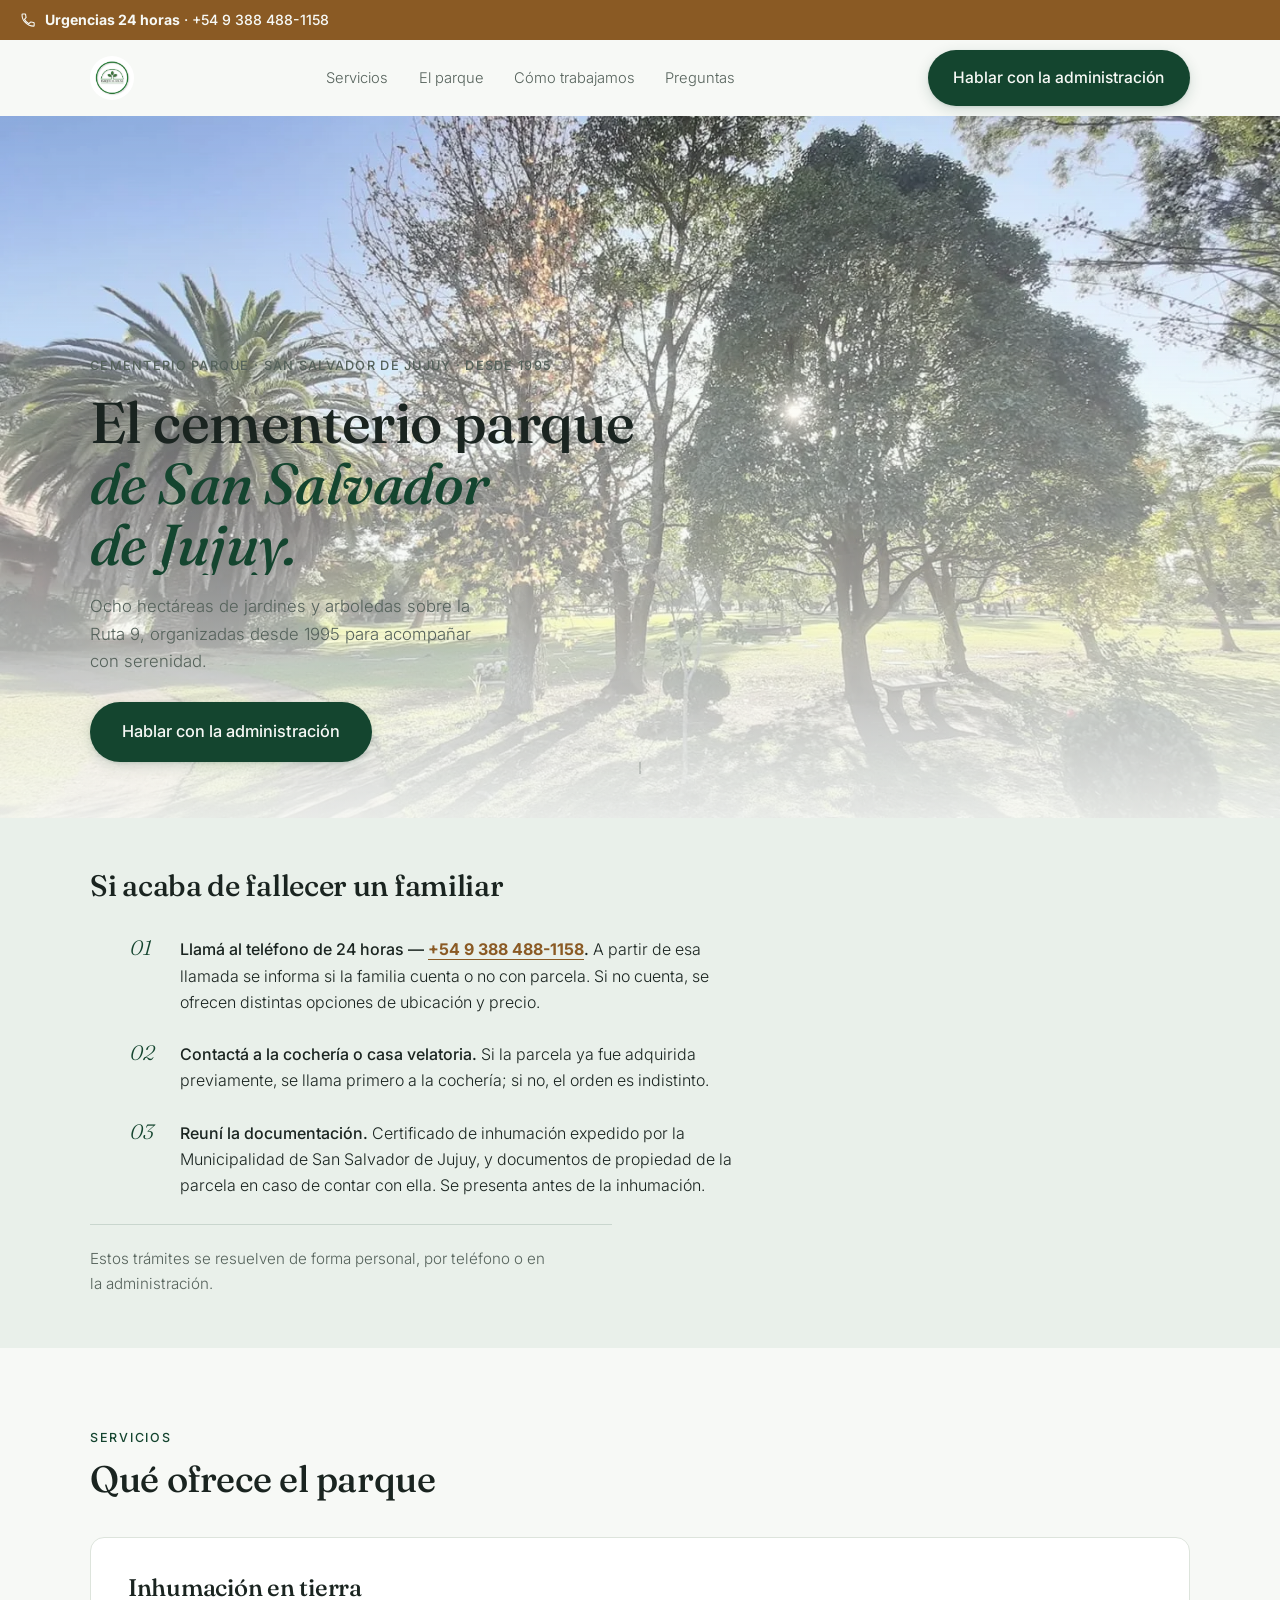
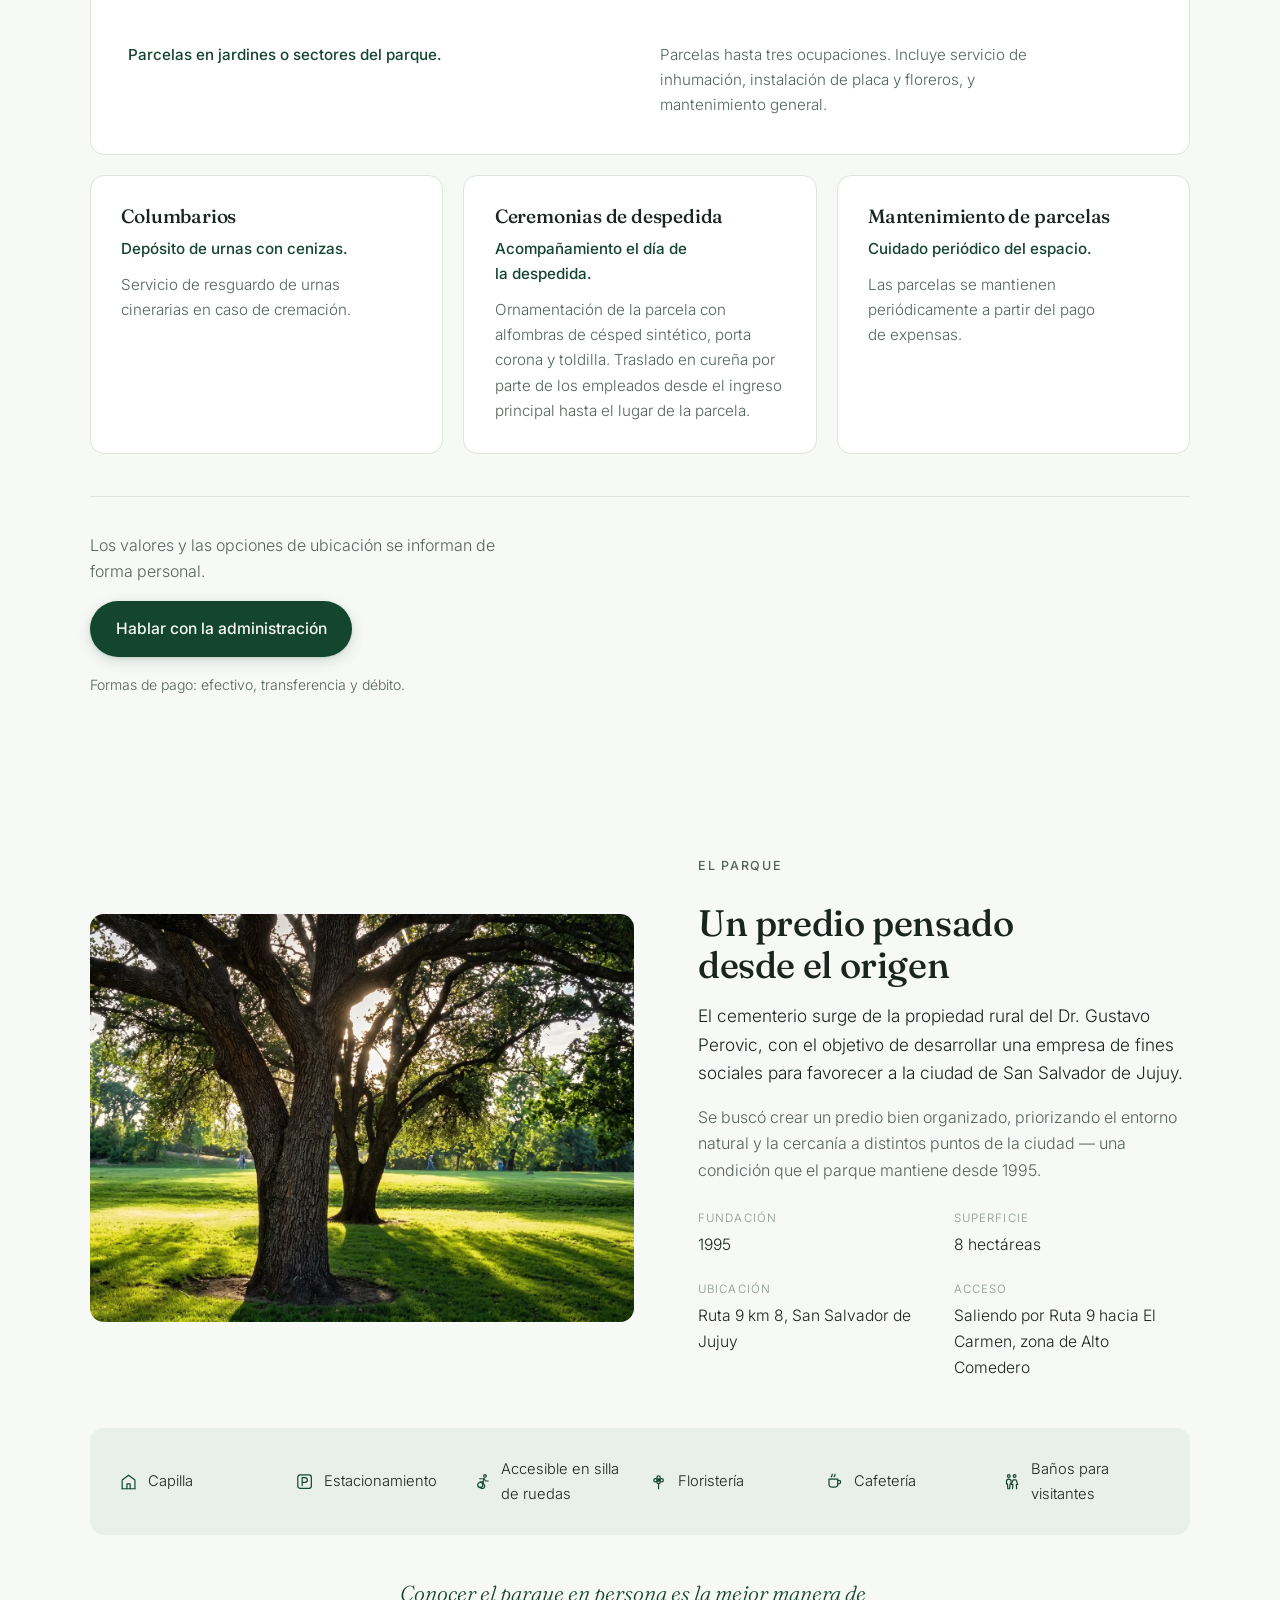
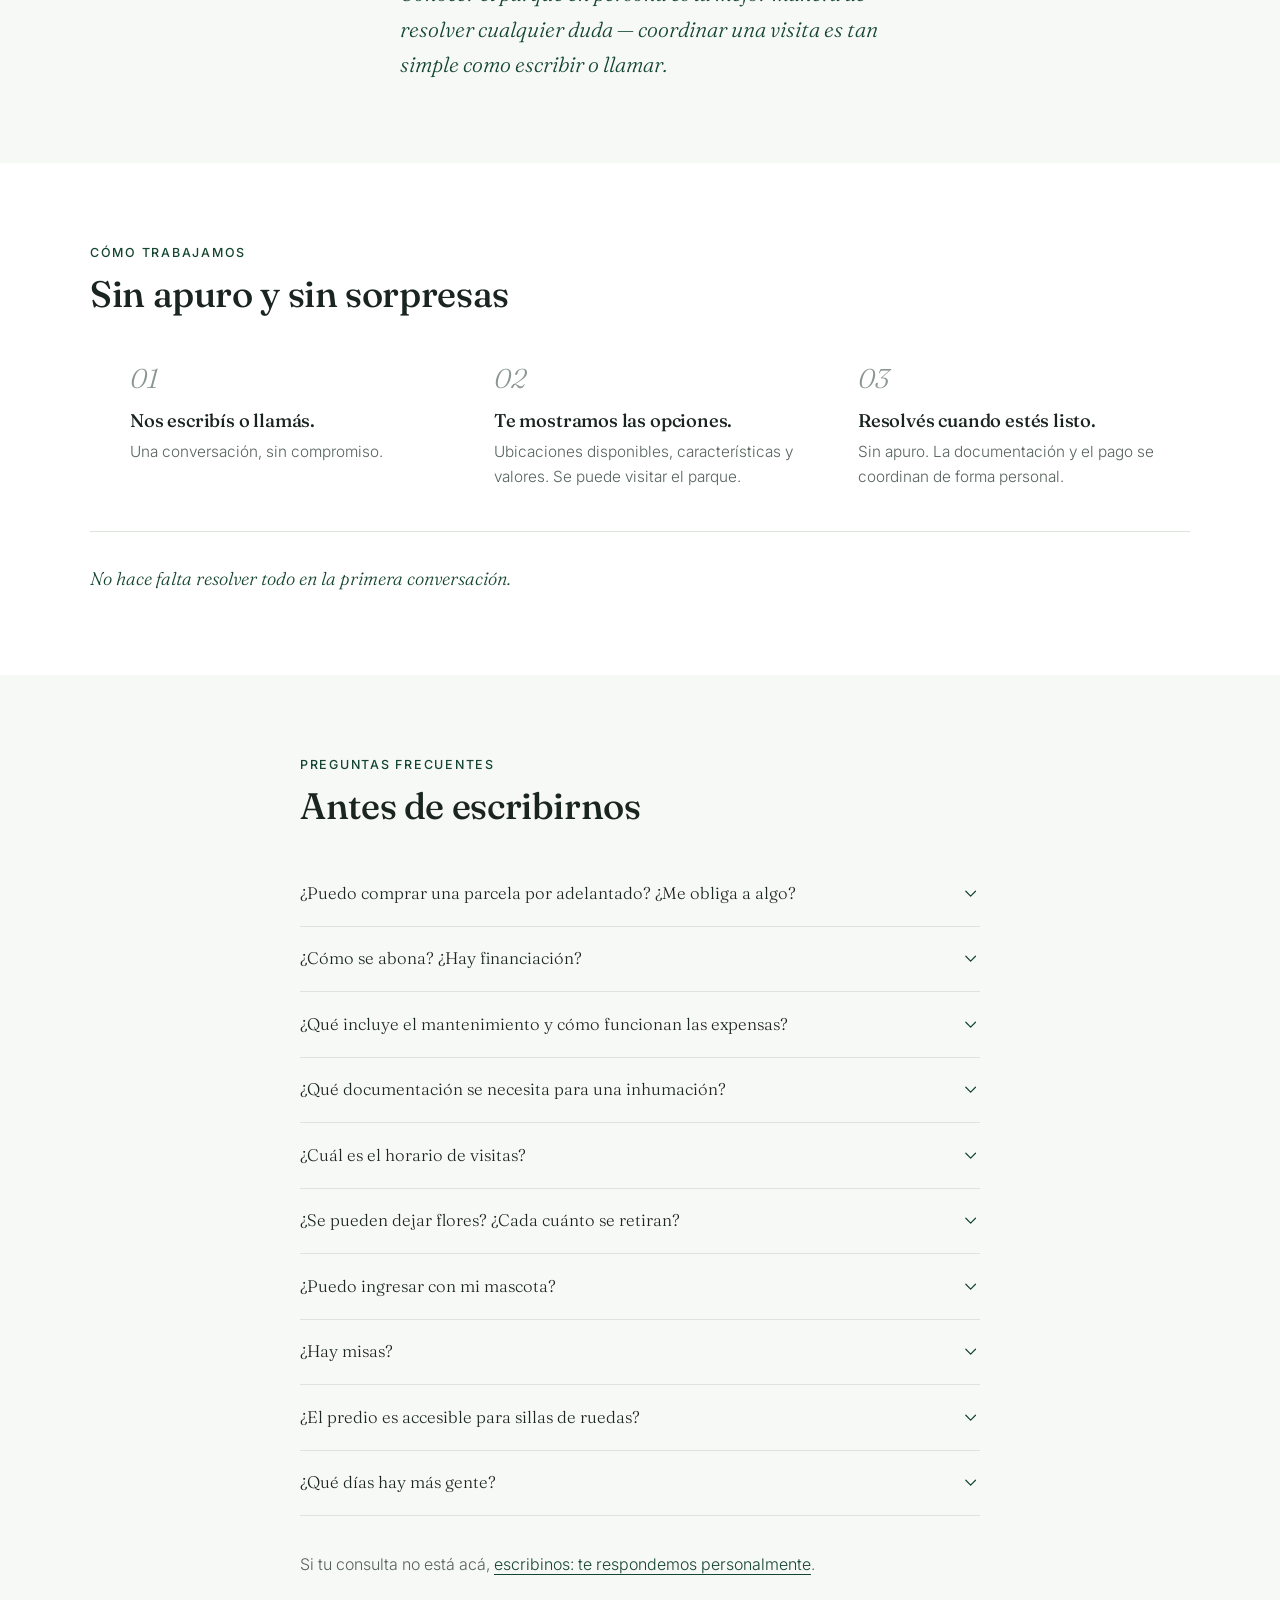
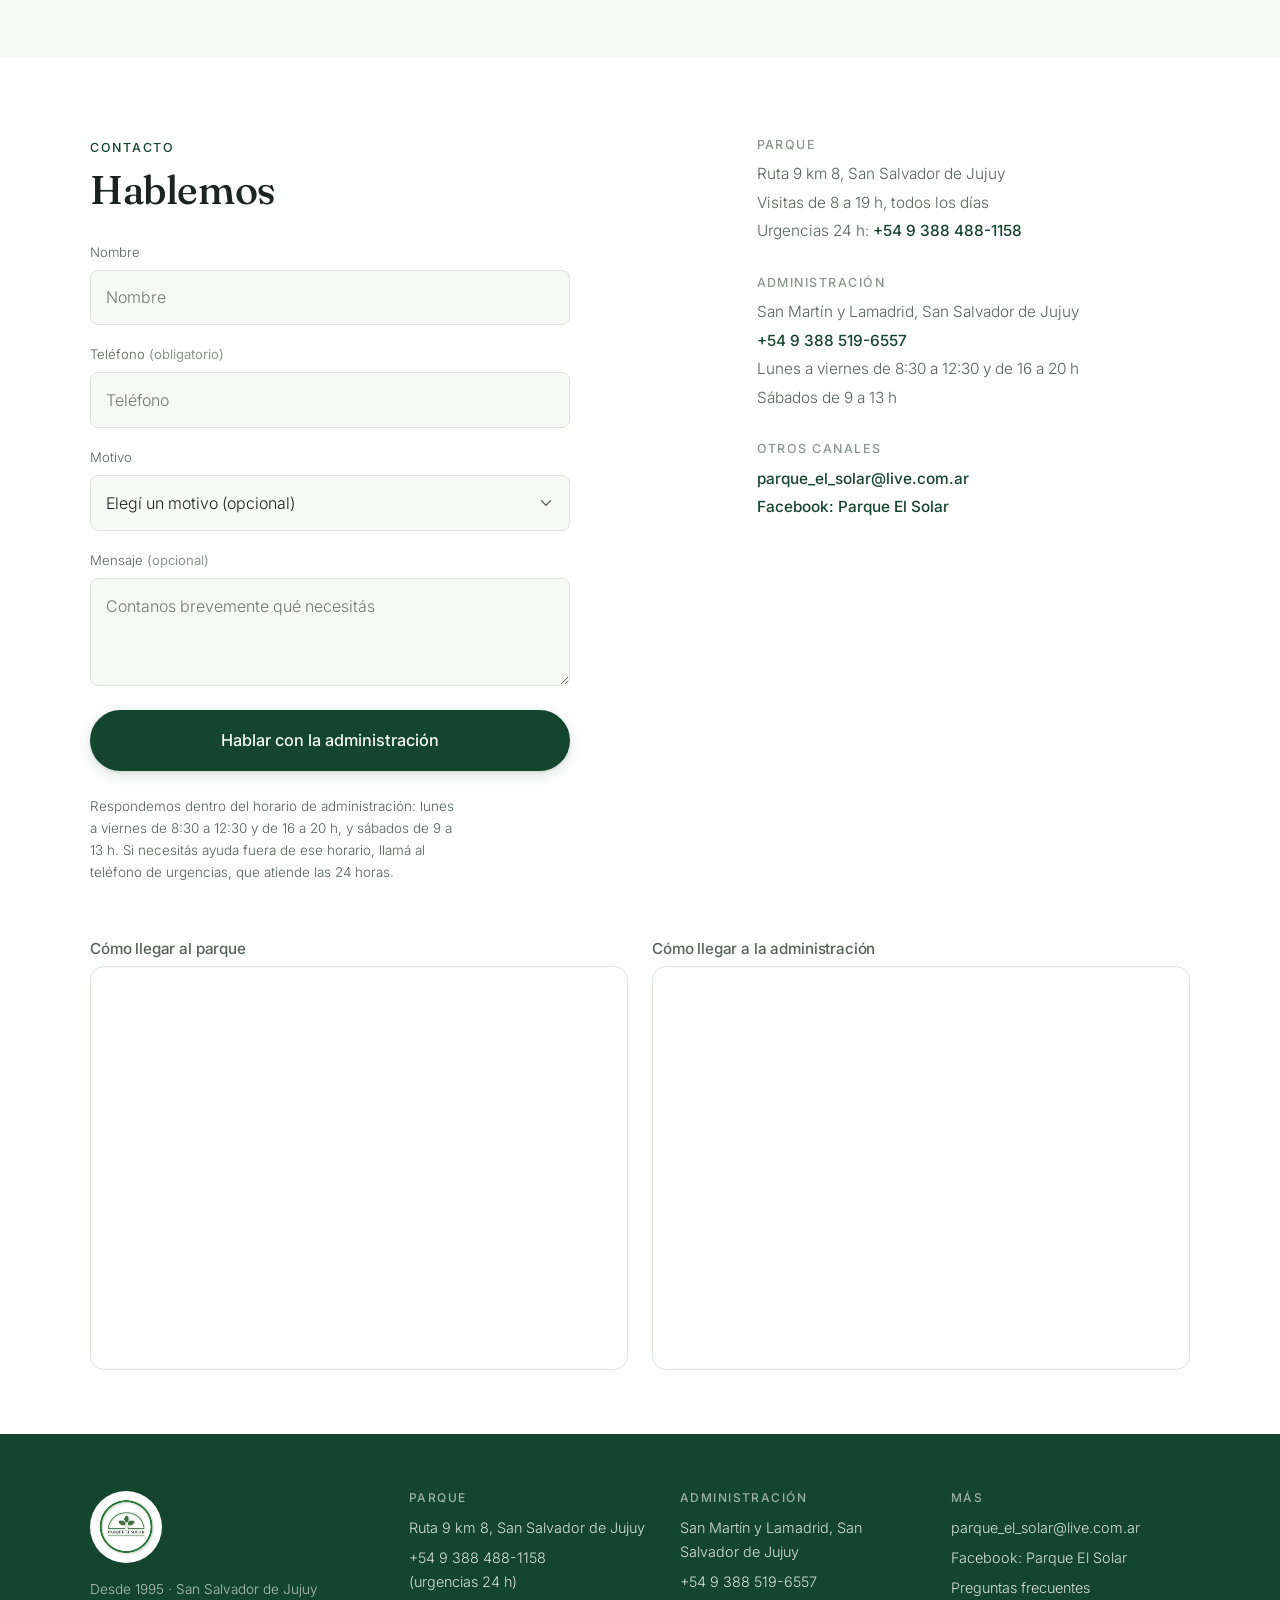
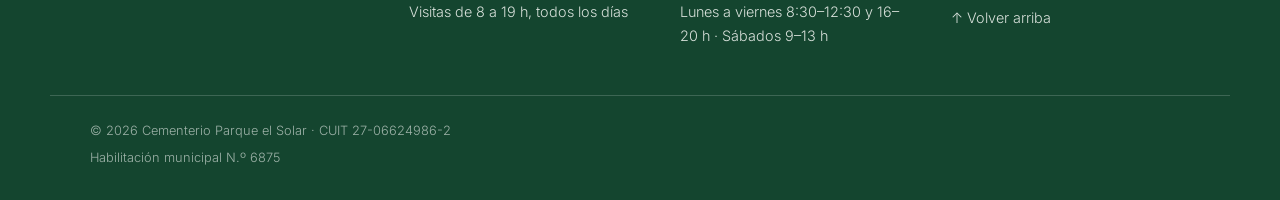
==== index.html @ 48f71c4a "Corregir respuesta del FAQ sobre mascotas El cliente confirmó que no se permiten mascotas dentro del" ====
<!doctype html>
<html lang="es">
<head>
<meta charset="utf-8">
<meta name="viewport" content="width=device-width, initial-scale=1">
<title>Cementerio Parque El Solar · San Salvador de Jujuy</title>
<meta name="description" content="Cementerio Parque El Solar, en San Salvador de Jujuy. Ocho hectáreas de jardines y arboledas desde 1995. Inhumación, columbarios, ceremonias y mantenimiento de parcelas. Hablá con la administración.">
<meta name="theme-color" content="#14452F">

<link rel="icon" type="image/svg+xml" href="favicon.svg?v=20260828">

<link rel="preconnect" href="https://fonts.googleapis.com">
<link rel="preconnect" href="https://fonts.gstatic.com" crossorigin>
<link rel="stylesheet" href="https://fonts.googleapis.com/css2?family=Fraunces:ital,opsz,wght@0,9..144,300;0,9..144,400;0,9..144,500;0,9..144,600;1,9..144,400;1,9..144,500&family=Inter:wght@300;400;500&display=swap">

<link rel="preload" as="image" href="assets/img/hero.webp" fetchpriority="high">
<link rel="stylesheet" href="styles.css?v=20260828">

<meta property="og:title" content="Cementerio Parque El Solar · San Salvador de Jujuy">
<meta property="og:description" content="Ocho hectáreas de jardines y arboledas desde 1995. Hablá con la administración.">
<meta property="og:image" content="assets/img/hero.webp">
<meta property="og:type" content="website">
</head>
<body id="top">

<a class="skip-link" href="#contenido">Saltar al contenido</a>

<!-- ===========================================================
     ELEMENTO CERO — acceso permanente a urgencias 24 h.
     Presente desde el primer píxel, sin animación de entrada.
     Versión de escritorio (barra superior) y versión móvil
     (barra inferior fija) conviven en el HTML; el CSS muestra
     una u otra según el ancho de pantalla.
     =========================================================== -->
<div class="urgencias-bar urgencias-bar--desktop" role="complementary" aria-label="Urgencias las 24 horas">
  <a class="urgencias-bar-link" href="tel:+5493884881158">
    <svg class="icon" viewBox="0 0 24 24" fill="none" stroke="currentColor" stroke-width="1.6" stroke-linecap="round" stroke-linejoin="round" aria-hidden="true"><path d="M6.6 10.8c1.4 2.8 3.8 5.2 6.6 6.6l2.2-2.2c.3-.3.7-.4 1-.2 1.1.4 2.3.6 3.6.6.6 0 1 .4 1 1V20c0 .6-.4 1-1 1C10.9 21 3 13.1 3 3.9c0-.5.4-1 1-1h3.4c.6 0 1 .4 1 1 0 1.2.2 2.4.6 3.6.1.4 0 .8-.2 1z"/></svg>
    <span><strong>Urgencias 24 horas</strong> · +54 9 388 488-1158</span>
  </a>
</div>

<div class="urgencias-bar urgencias-bar--mobile" data-urgencias-mobile role="complementary" aria-label="Urgencias las 24 horas">
  <a class="urgencias-mobile-btn" href="tel:+5493884881158">
    <svg class="icon" viewBox="0 0 24 24" fill="none" stroke="currentColor" stroke-width="1.6" stroke-linecap="round" stroke-linejoin="round" aria-hidden="true"><path d="M6.6 10.8c1.4 2.8 3.8 5.2 6.6 6.6l2.2-2.2c.3-.3.7-.4 1-.2 1.1.4 2.3.6 3.6.6.6 0 1 .4 1 1V20c0 .6-.4 1-1 1C10.9 21 3 13.1 3 3.9c0-.5.4-1 1-1h3.4c.6 0 1 .4 1 1 0 1.2.2 2.4.6 3.6.1.4 0 .8-.2 1z"/></svg>
    <span>Llamar 24&nbsp;h</span>
  </a>
  <a class="urgencias-mobile-btn urgencias-mobile-btn--wa" href="https://wa.me/5493884881158?text=Hola%2C%20necesito%20ayuda%20urgente." target="_blank" rel="noopener" data-wa-origin="urgenciasMovil">
    <svg class="icon" viewBox="0 0 24 24" fill="none" stroke="currentColor" stroke-width="1.6" stroke-linecap="round" stroke-linejoin="round" aria-hidden="true"><path d="M3 21l1.6-4.7A8.5 8.5 0 1 1 8 19.3z"/><path d="M8.3 9.8c.2 1.6 1.6 3.3 3.4 4a3.6 3.6 0 0 0 2 .2c.4-.1.7-.5.6-.9l-.3-1a.6.6 0 0 0-.6-.4l-1.2.2a4.9 4.9 0 0 1-2-2.5l.5-1a.6.6 0 0 0-.1-.7l-.7-.8a.7.7 0 0 0-1-.1c-.6.5-1 1.2-.9 2.1z"/></svg>
    <span>WhatsApp</span>
  </a>
</div>

<!-- ===========================================================
     NAV STICKY
     =========================================================== -->
<header class="nav" data-nav>
  <div class="nav-inner container">
    <a class="nav-logo" href="#top">
      <img src="assets/img/logo.webp" alt="Cementerio Parque El Solar" width="562" height="562">
    </a>

    <nav class="nav-links" aria-label="Principal">
      <a href="#servicios">Servicios</a>
      <a href="#parque">El parque</a>
      <a href="#como-trabajamos">Cómo trabajamos</a>
      <a href="#preguntas">Preguntas</a>
    </nav>

    <a class="btn btn-cta nav-cta" data-cta data-wa-origin="nav"
       href="https://wa.me/5493885196557?text=Hola%2C%20quisiera%20hablar%20con%20la%20administracion."
       target="_blank" rel="noopener">Hablar con la administración</a>

    <details class="nav-mobile" data-nav-mobile>
      <summary class="nav-mobile-toggle" aria-label="Abrir menú">
        <svg class="icon icon-open" viewBox="0 0 24 24" fill="none" stroke="currentColor" stroke-width="1.6" stroke-linecap="round" aria-hidden="true"><path d="M4 7h16M4 12h16M4 17h16"/></svg>
        <svg class="icon icon-close" viewBox="0 0 24 24" fill="none" stroke="currentColor" stroke-width="1.6" stroke-linecap="round" aria-hidden="true"><path d="M5 5l14 14M19 5L5 19"/></svg>
      </summary>
      <div class="nav-mobile-panel">
        <a href="#servicios">Servicios</a>
        <a href="#parque">El parque</a>
        <a href="#como-trabajamos">Cómo trabajamos</a>
        <a href="#preguntas">Preguntas</a>
        <a class="btn btn-cta" data-cta data-wa-origin="nav"
           href="https://wa.me/5493885196557?text=Hola%2C%20quisiera%20hablar%20con%20la%20administracion."
           target="_blank" rel="noopener">Hablar con la administración</a>
      </div>
    </details>
  </div>
</header>

<main id="contenido">

  <!-- =========================================================
       HERO
       ========================================================= -->
  <section class="hero" aria-label="Presentación">
    <div class="hero-media">
      <img class="hero-bg" data-parallax src="assets/img/hero.webp" alt="Caminería del parque bordeada de palmeras y arboleda, con luz de sol." fetchpriority="high" loading="eager" decoding="sync" width="1440" height="1080">
      <div class="hero-veil" aria-hidden="true"></div>
    </div>
    <div class="hero-content container">
      <p class="kicker" data-reveal>Cementerio Parque · San Salvador de Jujuy · Desde 1995</p>
      <h1 class="hero-title" data-split="lines">El cementerio parque<br><em>de San Salvador de Jujuy.</em></h1>
      <p class="hero-sub" data-reveal>Ocho hectáreas de jardines y arboledas sobre la Ruta 9, organizadas desde 1995 para acompañar con serenidad.</p>
      <a class="btn btn-cta btn-cta--lg" data-cta data-wa-origin="hero"
         href="https://wa.me/5493885196557?text=Hola%2C%20quisiera%20hablar%20con%20la%20administracion."
         target="_blank" rel="noopener" data-reveal>Hablar con la administración</a>
    </div>
    <a class="hero-scroll-cue" href="#necesidad-inmediata" aria-label="Seguir bajando">
      <span aria-hidden="true"></span>
    </a>
  </section>

  <!-- =========================================================
       NECESIDAD INMEDIATA — derivación, no sección aparte
       ========================================================= -->
  <section id="necesidad-inmediata" class="necesidad" aria-labelledby="necesidad-h">
    <div class="container">
      <h2 id="necesidad-h" class="necesidad-title" data-reveal>Si acaba de fallecer un familiar</h2>
      <ol class="necesidad-steps">
        <li data-reveal>
          <span class="necesidad-num">01</span>
          <p><strong>Llamá al teléfono de 24 horas —
            <a class="urgencia-inline" href="tel:+5493884881158">+54 9 388 488-1158</a>.</strong>
            A partir de esa llamada se informa si la familia cuenta o no con parcela. Si no cuenta, se ofrecen distintas opciones de ubicación y precio.</p>
        </li>
        <li data-reveal>
          <span class="necesidad-num">02</span>
          <p><strong>Contactá a la cochería o casa velatoria.</strong>
            Si la parcela ya fue adquirida previamente, se llama primero a la cochería; si no, el orden es indistinto.</p>
        </li>
        <li data-reveal>
          <span class="necesidad-num">03</span>
          <p><strong>Reuní la documentación.</strong>
            Certificado de inhumación expedido por la Municipalidad de San Salvador de Jujuy, y documentos de propiedad de la parcela en caso de contar con ella. Se presenta antes de la inhumación.</p>
        </li>
      </ol>
      <p class="necesidad-close" data-reveal>Estos trámites se resuelven de forma personal, por teléfono o en la administración.</p>
    </div>
  </section>

  <!-- =========================================================
       SERVICIOS
       ========================================================= -->
  <section id="servicios" class="servicios" aria-labelledby="servicios-h">
    <div class="container">
      <p class="section-kicker" data-reveal>Servicios</p>
      <h2 id="servicios-h" data-reveal>Qué ofrece el parque</h2>

      <div class="bento">
        <article class="card card--lead" data-reveal>
          <h3>Inhumación en tierra</h3>
          <p class="card-resumen">Parcelas en jardines o sectores del parque.</p>
          <p class="card-detalle">Parcelas hasta tres ocupaciones. Incluye servicio de inhumación, instalación de placa y floreros, y mantenimiento general.</p>
        </article>
        <article class="card" data-reveal>
          <h3>Columbarios</h3>
          <p class="card-resumen">Depósito de urnas con cenizas.</p>
          <p class="card-detalle">Servicio de resguardo de urnas cinerarias en caso de cremación.</p>
        </article>
        <article class="card" data-reveal>
          <h3>Ceremonias de despedida</h3>
          <p class="card-resumen">Acompañamiento el día de la despedida.</p>
          <p class="card-detalle">Ornamentación de la parcela con alfombras de césped sintético, porta corona y toldilla. Traslado en cureña por parte de los empleados desde el ingreso principal hasta el lugar de la parcela.</p>
        </article>
        <article class="card" data-reveal>
          <h3>Mantenimiento de parcelas</h3>
          <p class="card-resumen">Cuidado periódico del espacio.</p>
          <p class="card-detalle">Las parcelas se mantienen periódicamente a partir del pago de expensas.</p>
        </article>
      </div>

      <div class="servicios-close" data-reveal>
        <p>Los valores y las opciones de ubicación se informan de forma personal.</p>
        <a class="btn btn-cta" data-cta data-wa-origin="servicios"
           href="https://wa.me/5493885196557?text=Hola%2C%20quisiera%20consultar%20sobre%20los%20servicios%20del%20cementerio."
           target="_blank" rel="noopener">Hablar con la administración</a>
        <p class="servicios-pago">Formas de pago: efectivo, transferencia y débito.</p>
      </div>
    </div>
  </section>

  <!-- =========================================================
       EL PARQUE
       ========================================================= -->
  <section id="parque" class="parque" aria-labelledby="parque-h">
    <div class="container parque-grid">
      <figure class="parque-figure" data-reveal>
        <img data-parallax src="assets/img/parque-jardines.webp" alt="Añosos árboles sobre el césped del parque." loading="lazy" decoding="async" width="1600" height="1051">
      </figure>

      <div class="parque-text">
        <p class="section-kicker" data-reveal>El parque</p>
        <h2 id="parque-h" data-reveal>Un predio pensado desde el origen</h2>
        <p class="parque-lead" data-reveal>El cementerio surge de la propiedad rural del Dr. Gustavo Perovic, con el objetivo de desarrollar una empresa de fines sociales para favorecer a la ciudad de San Salvador de Jujuy.</p>
        <p data-reveal>Se buscó crear un predio bien organizado, priorizando el entorno natural y la cercanía a distintos puntos de la ciudad — una condición que el parque mantiene desde 1995.</p>

        <dl class="parque-datos" data-reveal>
          <div><dt>Fundación</dt><dd>1995</dd></div>
          <div><dt>Superficie</dt><dd>8 hectáreas</dd></div>
          <div><dt>Ubicación</dt><dd>Ruta 9 km 8, San Salvador de Jujuy</dd></div>
          <div><dt>Acceso</dt><dd>Saliendo por Ruta 9 hacia El Carmen, zona de Alto Comedero</dd></div>
        </dl>
      </div>
    </div>

    <div class="container">
      <ul class="instalaciones" data-reveal>
        <li>
          <svg class="icon" viewBox="0 0 24 24" fill="none" stroke="currentColor" stroke-width="1.5" stroke-linecap="round" stroke-linejoin="round" aria-hidden="true"><path d="M4 21V10l8-6 8 6v11"/><path d="M4 21h16"/><path d="M10 21v-6h4v6"/></svg>
          <span>Capilla</span>
        </li>
        <li>
          <svg class="icon" viewBox="0 0 24 24" fill="none" stroke="currentColor" stroke-width="1.5" stroke-linecap="round" stroke-linejoin="round" aria-hidden="true"><rect x="3.5" y="3.5" width="17" height="17" rx="3"/><path d="M9 17V7h3.5a3 3 0 0 1 0 6H9"/></svg>
          <span>Estacionamiento</span>
        </li>
        <li>
          <svg class="icon" viewBox="0 0 24 24" fill="none" stroke="currentColor" stroke-width="1.5" stroke-linecap="round" stroke-linejoin="round" aria-hidden="true"><circle cx="16.3" cy="5" r="1.6"/><path d="M15 8.2l-1.2 4.3H10"/><path d="M15 8.2l2 3.1h3.3"/><path d="M13.8 12.5l1.3 3.1a3 3 0 1 1-5 3"/><path d="M9.6 8.5h3.4"/><circle cx="10.4" cy="16.4" r="3.2"/></svg>
          <span>Accesible en silla de ruedas</span>
        </li>
        <li>
          <svg class="icon" viewBox="0 0 24 24" fill="none" stroke="currentColor" stroke-width="1.5" stroke-linecap="round" stroke-linejoin="round" aria-hidden="true"><circle cx="12" cy="7" r="2.1"/><circle cx="8.1" cy="10.4" r="2.1"/><circle cx="15.9" cy="10.4" r="2.1"/><circle cx="12" cy="12.4" r="2.1"/><circle cx="12" cy="10.2" r="1.2"/><path d="M12 14.3V21"/></svg>
          <span>Floristería</span>
        </li>
        <li>
          <svg class="icon" viewBox="0 0 24 24" fill="none" stroke="currentColor" stroke-width="1.5" stroke-linecap="round" stroke-linejoin="round" aria-hidden="true"><path d="M5 9h11v6a4 4 0 0 1-4 4H9a4 4 0 0 1-4-4V9z"/><path d="M16 10.5h1.5a2.2 2.2 0 0 1 0 4.4H16"/><path d="M8 6c0-.7.5-1 .8-1.5.4-.6.4-1 .2-1.7M11.5 6c0-.7.5-1 .8-1.5.4-.6.4-1 .2-1.7"/></svg>
          <span>Cafetería</span>
        </li>
        <li>
          <svg class="icon" viewBox="0 0 24 24" fill="none" stroke="currentColor" stroke-width="1.5" stroke-linecap="round" stroke-linejoin="round" aria-hidden="true"><circle cx="8.5" cy="5" r="1.7"/><path d="M8.5 9c-1.8 0-2.9 1.4-2.9 3.1V15h1.3l.4 6h2.4l.4-6h1.3v-2.9C11.4 10.4 10.3 9 8.5 9z"/><circle cx="15.8" cy="5" r="1.7"/><path d="M13.2 21l.5-5.3h-1.8l1.5-4.8a1.5 1.5 0 0 1 1.5-1.1h1.8a1.5 1.5 0 0 1 1.5 1.1l1.5 4.8h-1.8l.5 5.3"/></svg>
          <span>Baños para visitantes</span>
        </li>
      </ul>
    </div>

    <p class="parque-bridge container" data-reveal>Conocer el parque en persona es la mejor manera de resolver cualquier duda — coordinar una visita es tan simple como escribir o llamar.</p>
  </section>

  <!-- =========================================================
       CÓMO TRABAJAMOS
       ========================================================= -->
  <section id="como-trabajamos" class="proceso" aria-labelledby="proceso-h">
    <div class="container">
      <p class="section-kicker" data-reveal>Cómo trabajamos</p>
      <h2 id="proceso-h" data-reveal>Sin apuro y sin sorpresas</h2>

      <ol class="proceso-steps">
        <li data-reveal>
          <span class="proceso-num">01</span>
          <h3>Nos escribís o llamás.</h3>
          <p>Una conversación, sin compromiso.</p>
        </li>
        <li data-reveal>
          <span class="proceso-num">02</span>
          <h3>Te mostramos las opciones.</h3>
          <p>Ubicaciones disponibles, características y valores. Se puede visitar el parque.</p>
        </li>
        <li data-reveal>
          <span class="proceso-num">03</span>
          <h3>Resolvés cuando estés listo.</h3>
          <p>Sin apuro. La documentación y el pago se coordinan de forma personal.</p>
        </li>
      </ol>

      <p class="proceso-bridge" data-reveal>No hace falta resolver todo en la primera conversación.</p>
    </div>
  </section>

  <!-- =========================================================
       PREGUNTAS FRECUENTES
       ========================================================= -->
  <section id="preguntas" class="faq" aria-labelledby="faq-h">
    <div class="container container--narrow">
      <p class="section-kicker" data-reveal>Preguntas frecuentes</p>
      <h2 id="faq-h" data-reveal>Antes de escribirnos</h2>

      <div class="faq-list" data-reveal>
        <details class="faq-item">
          <summary>¿Puedo comprar una parcela por adelantado? ¿Me obliga a algo?
            <svg class="icon" viewBox="0 0 24 24" fill="none" stroke="currentColor" stroke-width="1.5" stroke-linecap="round" stroke-linejoin="round" aria-hidden="true"><path d="M6 9l6 6 6-6"/></svg>
          </summary>
          <p>Sí. Adquirir una parcela con anticipación es una decisión habitual y no genera ninguna obligación adicional más allá de la parcela en sí. Podés consultar ubicaciones y valores cuando quieras, sin apuro.</p>
        </details>
        <details class="faq-item">
          <summary>¿Cómo se abona? ¿Hay financiación?
            <svg class="icon" viewBox="0 0 24 24" fill="none" stroke="currentColor" stroke-width="1.5" stroke-linecap="round" stroke-linejoin="round" aria-hidden="true"><path d="M6 9l6 6 6-6"/></svg>
          </summary>
          <p>Se puede abonar en efectivo, por transferencia o con débito. Las formas de pago y las opciones de financiación se conversan de forma personal con la administración, según cada caso.</p>
        </details>
        <details class="faq-item">
          <summary>¿Qué incluye el mantenimiento y cómo funcionan las expensas?
            <svg class="icon" viewBox="0 0 24 24" fill="none" stroke="currentColor" stroke-width="1.5" stroke-linecap="round" stroke-linejoin="round" aria-hidden="true"><path d="M6 9l6 6 6-6"/></svg>
          </summary>
          <p>El mantenimiento incluye el cuidado periódico del espacio de cada parcela. Se sostiene con el pago de expensas, que se abonan de forma periódica y se informan en la administración.</p>
        </details>
        <details class="faq-item">
          <summary>¿Qué documentación se necesita para una inhumación?
            <svg class="icon" viewBox="0 0 24 24" fill="none" stroke="currentColor" stroke-width="1.5" stroke-linecap="round" stroke-linejoin="round" aria-hidden="true"><path d="M6 9l6 6 6-6"/></svg>
          </summary>
          <p>El certificado de inhumación expedido por la Municipalidad de San Salvador de Jujuy y, si la parcela ya fue adquirida, los documentos que acrediten su propiedad. Se presenta antes de la inhumación.</p>
        </details>
        <details class="faq-item">
          <summary>¿Cuál es el horario de visitas?
            <svg class="icon" viewBox="0 0 24 24" fill="none" stroke="currentColor" stroke-width="1.5" stroke-linecap="round" stroke-linejoin="round" aria-hidden="true"><path d="M6 9l6 6 6-6"/></svg>
          </summary>
          <p>El parque recibe visitas todos los días, de 8 a 19 h.</p>
        </details>
        <details class="faq-item">
          <summary>¿Se pueden dejar flores? ¿Cada cuánto se retiran?
            <svg class="icon" viewBox="0 0 24 24" fill="none" stroke="currentColor" stroke-width="1.5" stroke-linecap="round" stroke-linejoin="round" aria-hidden="true"><path d="M6 9l6 6 6-6"/></svg>
          </summary>
          <p>Sí, se pueden dejar flores en las parcelas. El personal del parque las retira periódicamente como parte del mantenimiento general.</p>
        </details>
        <details class="faq-item">
          <summary>¿Puedo ingresar con mi mascota?
            <svg class="icon" viewBox="0 0 24 24" fill="none" stroke="currentColor" stroke-width="1.5" stroke-linecap="round" stroke-linejoin="round" aria-hidden="true"><path d="M6 9l6 6 6-6"/></svg>
          </summary>
          <p>No, el ingreso de mascotas no está permitido dentro del parque.</p>
        </details>
        <details class="faq-item">
          <summary>¿Hay misas?
            <svg class="icon" viewBox="0 0 24 24" fill="none" stroke="currentColor" stroke-width="1.5" stroke-linecap="round" stroke-linejoin="round" aria-hidden="true"><path d="M6 9l6 6 6-6"/></svg>
          </summary>
          <p>Se celebran cuando se solicitan.</p>
        </details>
        <details class="faq-item">
          <summary>¿El predio es accesible para sillas de ruedas?
            <svg class="icon" viewBox="0 0 24 24" fill="none" stroke="currentColor" stroke-width="1.5" stroke-linecap="round" stroke-linejoin="round" aria-hidden="true"><path d="M6 9l6 6 6-6"/></svg>
          </summary>
          <p>Sí. El parque cuenta con acceso para sillas de ruedas en sus caminerías principales.</p>
        </details>
        <details class="faq-item">
          <summary>¿Qué días hay más gente?
            <svg class="icon" viewBox="0 0 24 24" fill="none" stroke="currentColor" stroke-width="1.5" stroke-linecap="round" stroke-linejoin="round" aria-hidden="true"><path d="M6 9l6 6 6-6"/></svg>
          </summary>
          <p>Día de los Muertos, Día de la Madre, Día del Padre y Navidad; conviene prever demora.</p>
        </details>
      </div>

      <p class="faq-close" data-reveal>Si tu consulta no está acá, <a href="#contacto">escribinos: te respondemos personalmente</a>.</p>
    </div>
  </section>

  <!-- =========================================================
       CONTACTO — punto de conversión
       ========================================================= -->
  <section id="contacto" class="contacto" aria-labelledby="contacto-h">
    <div class="container contacto-grid">
      <div class="contacto-form-col" data-reveal>
        <p class="section-kicker">Contacto</p>
        <h2 id="contacto-h">Hablemos</h2>

        <noscript>
          <p class="contacto-noscript">Para escribirnos hace falta JavaScript activado. Mientras tanto, podés llamar a la administración al <a href="tel:+5493885196557">+54 9 388 519-6557</a> o escribir por WhatsApp al mismo número.</p>
        </noscript>

        <form class="contacto-form" data-contact-form novalidate>
          <div class="field">
            <label for="f-nombre">Nombre</label>
            <input id="f-nombre" name="nombre" type="text" autocomplete="name" placeholder="Nombre">
          </div>
          <div class="field">
            <label for="f-telefono">Teléfono <span class="req">(obligatorio)</span></label>
            <input id="f-telefono" name="telefono" type="tel" autocomplete="tel" required placeholder="Teléfono">
          </div>
          <div class="field">
            <label for="f-motivo">Motivo</label>
            <select id="f-motivo" name="motivo">
              <option value="" selected>Elegí un motivo (opcional)</option>
              <option value="Necesidad inmediata">Necesidad inmediata</option>
              <option value="Adquirir una parcela">Adquirir una parcela</option>
              <option value="Mantenimiento y expensas">Mantenimiento y expensas</option>
              <option value="Otra consulta">Otra consulta</option>
            </select>
          </div>
          <div class="field">
            <label for="f-mensaje">Mensaje <span class="req">(opcional)</span></label>
            <textarea id="f-mensaje" name="mensaje" rows="3" placeholder="Contanos brevemente qué necesitás"></textarea>
          </div>

          <button type="submit" class="btn btn-cta btn-cta--lg contacto-submit">
            <span class="btn-label">Hablar con la administración</span>
          </button>

          <p class="contacto-micro">Respondemos dentro del horario de administración: lunes a viernes de 8:30 a 12:30 y de 16 a 20&nbsp;h, y sábados de 9 a 13&nbsp;h. Si necesitás ayuda fuera de ese horario, llamá al teléfono de urgencias, que atiende las 24 horas.</p>
        </form>

        <div class="contacto-success" data-contact-success aria-hidden="true">
          <svg class="icon" viewBox="0 0 24 24" fill="none" stroke="currentColor" stroke-width="2" stroke-linecap="round" stroke-linejoin="round" aria-hidden="true"><path d="M4 12.5l5 5L20 6"/></svg>
          <p>Se abrió WhatsApp con tu mensaje listo para enviar. Si no se abrió solo, escribinos directamente al <a href="tel:+5493885196557">+54 9 388 519-6557</a>.</p>
        </div>
      </div>

      <aside class="contacto-panel" data-reveal aria-label="Datos de contacto">
        <div class="contacto-panel-block">
          <h3>Parque</h3>
          <p>Ruta 9 km 8, San Salvador de Jujuy</p>
          <p>Visitas de 8 a 19&nbsp;h, todos los días</p>
          <p>Urgencias 24&nbsp;h: <a href="tel:+5493884881158">+54 9 388 488-1158</a></p>
        </div>
        <div class="contacto-panel-block">
          <h3>Administración</h3>
          <p>San Martín y Lamadrid, San Salvador de Jujuy</p>
          <p><a href="tel:+5493885196557">+54 9 388 519-6557</a></p>
          <p>Lunes a viernes de 8:30 a 12:30 y de 16 a 20&nbsp;h</p>
          <p>Sábados de 9 a 13&nbsp;h</p>
        </div>
        <div class="contacto-panel-block">
          <h3>Otros canales</h3>
          <p><a href="mailto:parque_el_solar@live.com.ar">parque_el_solar@live.com.ar</a></p>
          <p><a href="https://www.facebook.com/parqueelsolar/" target="_blank" rel="noopener">Facebook: Parque El Solar</a></p>
        </div>
      </aside>
    </div>

    <div class="container contacto-mapas">
      <div class="mapa-bloque" data-reveal>
        <h3>Cómo llegar al parque</h3>
        <div class="mapa-embed">
          <iframe src="https://www.google.com/maps?q=Ruta%209%20km%208%2C%20San%20Salvador%20de%20Jujuy&output=embed" loading="lazy" referrerpolicy="no-referrer-when-downgrade" title="Mapa: Cementerio Parque El Solar, Ruta 9 km 8, San Salvador de Jujuy"></iframe>
        </div>
      </div>
      <div class="mapa-bloque" data-reveal>
        <h3>Cómo llegar a la administración</h3>
        <div class="mapa-embed">
          <iframe src="https://www.google.com/maps?q=San%20Mart%C3%ADn%20y%20Lamadrid%2C%20San%20Salvador%20de%20Jujuy&output=embed" loading="lazy" referrerpolicy="no-referrer-when-downgrade" title="Mapa: Administración, San Martín y Lamadrid, San Salvador de Jujuy"></iframe>
        </div>
      </div>
    </div>
  </section>

</main>

<!-- ===========================================================
     FOOTER
     =========================================================== -->
<footer class="footer">
  <div class="container footer-grid">
    <div class="footer-brand">
      <img class="footer-logo" src="assets/img/logo.webp" alt="Cementerio Parque El Solar" width="562" height="562">
      <p class="footer-since">Desde 1995 · San Salvador de Jujuy</p>
    </div>

    <div class="footer-col">
      <h3>Parque</h3>
      <p>Ruta 9 km 8, San Salvador de Jujuy</p>
      <p><a href="tel:+5493884881158">+54 9 388 488-1158</a> (urgencias 24&nbsp;h)</p>
      <p>Visitas de 8 a 19&nbsp;h, todos los días</p>
    </div>

    <div class="footer-col">
      <h3>Administración</h3>
      <p>San Martín y Lamadrid, San Salvador de Jujuy</p>
      <p><a href="tel:+5493885196557">+54 9 388 519-6557</a></p>
      <p>Lunes a viernes 8:30–12:30 y 16–20&nbsp;h · Sábados 9–13&nbsp;h</p>
    </div>

    <div class="footer-col">
      <h3>Más</h3>
      <p><a href="mailto:parque_el_solar@live.com.ar">parque_el_solar@live.com.ar</a></p>
      <p><a href="https://www.facebook.com/parqueelsolar/" target="_blank" rel="noopener">Facebook: Parque El Solar</a></p>
      <p><a href="#preguntas">Preguntas frecuentes</a></p>
      <p><a href="#top">↑ Volver arriba</a></p>
    </div>
  </div>

  <div class="container footer-legal">
    <p>© 2026 Cementerio Parque el Solar · CUIT 27-06624986-2</p>
    <p>Habilitación municipal N.º 6875</p>
  </div>
</footer>

<script defer src="lib/gsap.min.js?v=20260828"></script>
<script defer src="lib/ScrollTrigger.min.js?v=20260828"></script>
<script defer src="lib/manifest.js?v=20260828"></script>
<script defer src="main.js?v=20260828"></script>
</body>
</html>
---- styles.css ----
/* =============================================================
   Cementerio Parque El Solar — styles.css
   Archetype 01 · Editorial Light Cream, adaptado a paleta
   institucional verde inglés + blanco. Ver secciones numeradas.
   ============================================================= */

/* =============================================================
   1. Tokens
   ============================================================= */
:root {
  --papel:       #F7F9F6;
  --blanco:      #FFFFFF;
  --verde:       #14452F;
  --verde-2:     #1F5D42;
  --verde-vel:   #E9F0EA;
  --tinta:       #1A2420;
  --tinta-suave: #55625B;
  --piedra:      #8A968F;
  --linea:       #DDE4DC;
  --urgencia:    #8A5A24;

  --display: "Fraunces", Georgia, "Times New Roman", serif;
  --sans: "Inter", -apple-system, BlinkMacSystemFont, "Segoe UI", system-ui, sans-serif;

  --ease-out:  cubic-bezier(0.16, 1, 0.3, 1);
  --ease-soft: cubic-bezier(0.25, 0.46, 0.45, 0.94);

  --container-w: 1180px;
  --container-narrow-w: 760px;

  --urgencias-h: 2.5rem;
  --nav-h: 4.75rem;
  --nav-h-mobile: 4rem;
  --urgencias-mobile-h: 4.25rem; /* fallback; main.js sets the real value */

  --radius: 14px;
  --radius-sm: 8px;

  color-scheme: light;
}

/* =============================================================
   2. Reset & base
   ============================================================= */
*, *::before, *::after { box-sizing: border-box; margin: 0; }
html {
  -webkit-text-size-adjust: 100%;
  tab-size: 2;
  scroll-behavior: smooth;
  scroll-padding-top: calc(var(--nav-h-mobile) + 1rem);
  overflow-x: clip;
}
@media (min-width: 720px) {
  html { scroll-padding-top: calc(var(--urgencias-h) + var(--nav-h) + 1rem); }
}
@media (prefers-reduced-motion: reduce) {
  html { scroll-behavior: auto; }
}
body {
  background: var(--papel);
  color: var(--tinta);
  font-family: var(--sans);
  font-weight: 300;
  font-size: 16px;
  line-height: 1.65;
  -webkit-font-smoothing: antialiased;
  -moz-osx-font-smoothing: grayscale;
  text-rendering: optimizeLegibility;
  overflow-x: clip;
  overscroll-behavior-y: none;
  padding-top: calc(var(--nav-h-mobile));
  padding-bottom: var(--urgencias-mobile-h);
}
@media (min-width: 720px) {
  body {
    padding-top: calc(var(--urgencias-h) + var(--nav-h));
    padding-bottom: 0;
  }
}
img, svg, video { display: block; max-width: 100%; }
img { height: auto; }
button { font: inherit; color: inherit; cursor: pointer; border: 0; background: none; }
a { color: inherit; text-decoration: none; }
input, select, textarea { font: inherit; color: inherit; }
p { text-wrap: pretty; }
h1, h2, h3, h4 {
  font-family: var(--display);
  font-weight: 500;
  text-wrap: balance;
  line-height: 1.12;
  letter-spacing: -0.01em;
  color: var(--tinta);
}
em { font-style: italic; }
::selection { background: var(--verde); color: var(--papel); }

:focus-visible {
  outline: 2px solid var(--verde);
  outline-offset: 3px;
  border-radius: 4px;
}

/* =============================================================
   3. Utilities
   ============================================================= */
.container {
  width: 100%;
  max-width: var(--container-w);
  margin-inline: auto;
  padding-inline: 1.25rem;
}
.container--narrow { max-width: var(--container-narrow-w); }

.sr-only {
  position: absolute; width: 1px; height: 1px;
  padding: 0; margin: -1px; overflow: hidden;
  clip: rect(0,0,0,0); white-space: nowrap; border: 0;
}

.skip-link {
  position: fixed; top: -100px; left: 1rem; z-index: 9999;
  padding: .7rem 1.1rem; background: var(--verde); color: var(--papel);
  border-radius: var(--radius-sm); font-weight: 500; font-size: .9rem;
  transition: top .25s var(--ease-out);
}
.skip-link:focus { top: 1rem; }

.section-kicker {
  font-family: var(--sans);
  font-size: .78rem;
  font-weight: 500;
  letter-spacing: .14em;
  text-transform: uppercase;
  color: var(--verde);
  margin-bottom: .6rem;
}

.icon { width: 1.15em; height: 1.15em; flex-shrink: 0; }

/* =============================================================
   4. Reveal & split-line system (transversal)
   ============================================================= */
[data-reveal] {
  opacity: 0;
  transform: translateY(12px);
  transition: opacity .6s var(--ease-soft), transform .6s var(--ease-soft);
}
[data-reveal].is-revealed { opacity: 1; transform: none; }
/* Defensivo: si un elemento tuviera data-reveal Y data-split a la vez,
   que nunca quede invisible por conflicto entre los dos sistemas. */
[data-reveal][data-split] { opacity: 1; transform: none; }

.reveal-line-outer { display: block; overflow: hidden; }
.reveal-line-inner {
  display: block;
  transform: translateY(115%);
  opacity: 0;
  transition: transform .7s var(--ease-soft), opacity .7s var(--ease-soft);
}
.reveal-line-outer.is-revealed .reveal-line-inner { transform: translateY(0); opacity: 1; }

/* =============================================================
   5. Botón CTA — único, en todo el sitio
   ============================================================= */
.btn {
  display: inline-flex; align-items: center; justify-content: center;
  gap: .5rem;
  font-family: var(--sans);
  font-size: .98rem;
  font-weight: 500;
  padding: .95rem 1.6rem;
  border-radius: 999px;
  white-space: nowrap;
}
.btn-cta {
  background: var(--verde);
  color: var(--papel);
  box-shadow: 0 4px 14px rgba(20,69,47,.16), 0 1px 3px rgba(20,69,47,.12);
  transition: transform .45s var(--ease-soft), box-shadow .45s var(--ease-soft), background-color .3s var(--ease-out);
}
.btn-cta:hover {
  background: var(--verde-2);
  transform: translateY(-3px);
  box-shadow: 0 18px 34px -10px rgba(20,69,47,.4), 0 6px 14px rgba(20,69,47,.18);
}
.btn-cta:active { transform: translateY(-1px); transition-duration: .12s; }
.btn-cta--lg { padding: 1.05rem 2rem; font-size: 1.02rem; width: 100%; }
@media (min-width: 540px) { .btn-cta--lg { width: auto; } }

/* =============================================================
   6. Urgencias — infraestructura, nunca compite con el CTA
   ============================================================= */
.urgencias-bar {
  position: fixed; left: 0; right: 0; z-index: 130;
  background: var(--urgencia);
  color: var(--papel);
}
.urgencias-bar--desktop {
  top: 0; height: var(--urgencias-h);
  display: none;
  align-items: center;
}
.urgencias-bar-link {
  display: flex; align-items: center; gap: .55rem;
  width: 100%; height: 100%;
  padding-inline: 1.25rem;
  font-size: .88rem;
  font-weight: 500;
  transition: background-color .25s;
}
.urgencias-bar-link:hover { background: rgba(0,0,0,.08); }
.urgencias-bar-link strong { font-weight: 700; }

.urgencias-bar--mobile {
  bottom: 0;
  display: grid;
  grid-template-columns: 1fr 1fr;
  min-height: 3.5rem;
}
.urgencias-mobile-btn {
  display: flex; align-items: center; justify-content: center; gap: .5rem;
  font-size: .95rem; font-weight: 600;
  padding-block: .9rem;
}
.urgencias-mobile-btn--wa {
  background: rgba(0,0,0,.14);
}

@media (min-width: 720px) {
  .urgencias-bar--desktop { display: flex; }
  .urgencias-bar--mobile { display: none; }
}

/* =============================================================
   7. Nav
   ============================================================= */
.nav {
  position: fixed; left: 0; right: 0; top: 0; z-index: 120;
  height: var(--nav-h-mobile);
  background: transparent;
  transition: background-color .4s var(--ease-out), box-shadow .4s var(--ease-out), backdrop-filter .4s var(--ease-out);
}
@media (min-width: 720px) {
  .nav { top: var(--urgencias-h); height: var(--nav-h); }
}
.nav.is-scrolled {
  background: rgba(247,249,246,.92);
  backdrop-filter: blur(10px);
  -webkit-backdrop-filter: blur(10px);
  box-shadow: 0 1px 0 var(--linea);
}
.nav-inner {
  height: 100%;
  display: flex; align-items: center; justify-content: space-between;
  gap: 1rem;
}
.nav-logo { display: flex; align-items: center; flex-shrink: 0; }
.nav-logo img { height: 2.75rem; width: 2.75rem; border-radius: 50%; object-fit: cover; }

.nav-links { display: none; align-items: center; gap: 1.9rem; }
.nav-links a {
  position: relative; font-size: .92rem; padding-block: .3rem;
  color: var(--tinta-suave);
  transition: color .3s var(--ease-out);
}
.nav-links a::after {
  content: ""; position: absolute; left: 0; right: 0; bottom: 0;
  height: 1px; background: var(--verde);
  transform: scaleX(0); transform-origin: right;
  transition: transform .4s var(--ease-out);
}
.nav-links a:hover { color: var(--tinta); }
.nav-links a:hover::after { transform: scaleX(1); transform-origin: left; }

.nav-cta { display: none; }

.nav-mobile { position: relative; }
.nav-mobile-toggle {
  display: flex; align-items: center; justify-content: center;
  width: 2.6rem; height: 2.6rem;
  list-style: none;
  color: var(--tinta);
}
.nav-mobile-toggle::-webkit-details-marker { display: none; }
.icon-close { display: none; }
.nav-mobile[open] .icon-open { display: none; }
.nav-mobile[open] .icon-close { display: block; }

.nav-mobile-panel {
  position: absolute; right: 0; top: calc(100% + .6rem);
  width: min(88vw, 320px);
  background: var(--blanco);
  border: 1px solid var(--linea);
  border-radius: var(--radius);
  box-shadow: 0 24px 48px -18px rgba(26,36,32,.28);
  padding: 1.1rem;
  display: flex; flex-direction: column; gap: .2rem;
}
.nav-mobile-panel a:not(.btn) {
  padding: .7rem .4rem;
  border-radius: var(--radius-sm);
  color: var(--tinta);
  font-size: 1rem;
}
.nav-mobile-panel a:not(.btn):hover { background: var(--verde-vel); }
.nav-mobile-panel .btn { margin-top: .5rem; }

@media (min-width: 960px) {
  .nav-links { display: flex; }
  .nav-cta { display: inline-flex; }
  .nav-mobile { display: none; }
}

/* =============================================================
   8. Hero
   ============================================================= */
.hero {
  position: relative;
  min-height: 480px;
  height: 78vh;
  height: 78svh;
  display: flex; align-items: flex-end;
  overflow: hidden;
}
.hero-media { position: absolute; inset: 0; z-index: 0; overflow: hidden; }
.hero-bg {
  width: 100%; height: calc(100% + 20px); margin-top: -10px;
  object-fit: cover; object-position: center 40%;
}
.hero-veil {
  position: absolute; inset: 0;
  background: linear-gradient(180deg, rgba(247,249,246,.15) 0%, rgba(247,249,246,.55) 62%, rgba(247,249,246,.92) 100%);
}
.hero-content {
  position: relative; z-index: 1;
  padding-block: 2.5rem 3.5rem;
}
.hero-content .kicker {
  font-size: .8rem; font-weight: 500; letter-spacing: .1em;
  text-transform: uppercase; color: var(--tinta-suave);
  margin-bottom: 1rem;
}
.hero-title {
  font-size: clamp(2.1rem, 6vw, 3.6rem);
  line-height: 1.06;
  max-width: 16ch;
  margin-bottom: 1.1rem;
}
.hero-title em { color: var(--verde); }
.hero-sub {
  max-width: 42ch;
  font-size: 1.05rem;
  color: var(--tinta-suave);
  margin-bottom: 1.6rem;
}
.hero-scroll-cue {
  position: absolute; left: 50%; bottom: 1.4rem; z-index: 1;
  transform: translateX(-50%);
  width: 1px; height: 34px;
  overflow: hidden;
}
.hero-scroll-cue span {
  display: block; width: 1px; height: 12px;
  background: var(--tinta-suave);
  animation: scrollCue 2.2s ease-in-out infinite;
}
@keyframes scrollCue {
  0%   { transform: translateY(-14px); opacity: 0; }
  40%  { opacity: .6; }
  100% { transform: translateY(28px); opacity: 0; }
}

/* =============================================================
   9. Necesidad inmediata
   ============================================================= */
.necesidad { background: var(--verde-vel); padding-block: 3.2rem; }
.necesidad-title {
  font-size: clamp(1.4rem, 3vw, 1.85rem);
  max-width: 22ch;
  margin-bottom: 1.8rem;
}
.necesidad-steps {
  list-style: none;
  display: grid; gap: 1.3rem;
  margin-bottom: 1.6rem;
}
.necesidad-steps li { display: flex; gap: 1rem; align-items: baseline; }
.necesidad-num {
  font-family: var(--display); font-style: italic;
  font-size: 1.3rem; color: var(--verde);
  flex-shrink: 0; width: 2.1rem;
}
.necesidad-steps p { max-width: 58ch; color: var(--tinta); }
.necesidad-steps strong { font-weight: 500; }
.urgencia-inline {
  color: var(--urgencia);
  font-weight: 700;
  border-bottom: 1px solid currentColor;
}
.necesidad-close {
  font-size: .95rem; color: var(--tinta-suave);
  border-top: 1px solid rgba(20,69,47,.15);
  padding-top: 1.3rem;
  max-width: 58ch;
}

/* =============================================================
   10. Servicios — bento asimétrico calmado (firma del sitio)
   ============================================================= */
.servicios { padding-block: 5rem; }
.servicios h2 { font-size: clamp(1.7rem, 3.4vw, 2.3rem); margin-bottom: 2.4rem; max-width: 18ch; }

.bento { display: grid; grid-template-columns: 1fr; gap: 1.1rem; }
@media (min-width: 960px) {
  .bento { grid-template-columns: repeat(3, 1fr); gap: 1.25rem; }
  .card--lead { grid-column: 1 / -1; }
}

.card {
  background: var(--blanco);
  border: 1px solid var(--linea);
  border-radius: var(--radius);
  padding: 1.9rem;
  transition: transform .4s var(--ease-soft), box-shadow .4s var(--ease-soft), border-color .4s var(--ease-soft);
}
.card:hover {
  transform: translateY(-4px);
  box-shadow: 0 26px 46px -26px rgba(20,69,47,.32);
  border-color: var(--verde);
}
.card h3 { font-size: 1.2rem; margin-bottom: .5rem; }
.card-resumen { color: var(--verde); font-weight: 500; font-size: .95rem; margin-bottom: .7rem; }
.card-detalle { color: var(--tinta-suave); font-size: .95rem; max-width: 42ch; }

@media (min-width: 960px) {
  .card--lead {
    display: grid; grid-template-columns: 1fr 1fr; gap: 2rem 2.5rem; align-items: start;
    padding: 2.3rem;
  }
  .card--lead h3 { font-size: 1.5rem; grid-column: 1 / -1; }
}

.servicios-close {
  margin-top: 2.6rem;
  padding-top: 2.2rem;
  border-top: 1px solid var(--linea);
  display: flex; flex-direction: column; align-items: flex-start; gap: 1rem;
}
.servicios-close p { color: var(--tinta-suave); max-width: 52ch; }
.servicios-pago { font-size: .88rem; color: var(--piedra); }

/* =============================================================
   11. El parque
   ============================================================= */
.parque { padding-block: 5rem; }
.parque-grid {
  display: grid; gap: 2.4rem;
  margin-bottom: 3rem;
}
@media (min-width: 960px) {
  .parque-grid { grid-template-columns: 1.05fr .95fr; gap: 4rem; align-items: center; }
}
.parque-figure {
  border-radius: var(--radius);
  overflow: hidden;
  aspect-ratio: 4 / 3;
}
.parque-figure img {
  width: 100%; height: calc(100% + 20px); margin-top: -10px;
  object-fit: cover;
}

.parque-text h2 { font-size: clamp(1.7rem, 3.4vw, 2.3rem); margin-bottom: 1.1rem; max-width: 16ch; }
.parque-lead { font-size: 1.08rem; color: var(--tinta); max-width: 48ch; margin-bottom: 1rem; }
.parque-text > p:not(.parque-lead) { color: var(--tinta-suave); max-width: 52ch; margin-bottom: 1.6rem; }

.parque-datos { display: grid; grid-template-columns: 1fr 1fr; gap: 1.4rem 1.2rem; }
.parque-datos dt {
  font-size: .72rem; letter-spacing: .1em; text-transform: uppercase;
  color: var(--piedra); margin-bottom: .25rem;
}
.parque-datos dd { font-size: .98rem; color: var(--tinta); max-width: 22ch; }

.instalaciones {
  list-style: none;
  display: grid; grid-template-columns: repeat(2, 1fr); gap: 1.1rem;
  padding: 1.8rem;
  background: var(--verde-vel);
  border-radius: var(--radius);
}
.instalaciones li { display: flex; align-items: center; gap: .6rem; font-size: .92rem; color: var(--tinta); }
.instalaciones .icon { color: var(--verde); width: 1.3em; height: 1.3em; }

@media (min-width: 720px) {
  .instalaciones { grid-template-columns: repeat(3, 1fr); }
}
@media (min-width: 1280px) {
  .instalaciones { grid-template-columns: repeat(6, 1fr); }
}

.parque-bridge {
  margin-top: 2.6rem;
  font-family: var(--display); font-style: italic;
  font-size: clamp(1.1rem, 2vw, 1.35rem);
  color: var(--verde);
  max-width: 40ch;
}

/* =============================================================
   12. Cómo trabajamos
   ============================================================= */
.proceso { padding-block: 5rem; background: var(--blanco); }
.proceso h2 { font-size: clamp(1.7rem, 3.4vw, 2.3rem); margin-bottom: 2.6rem; max-width: 18ch; }
.proceso-steps {
  list-style: none;
  display: grid; gap: 2rem;
}
@media (min-width: 720px) {
  .proceso-steps { grid-template-columns: repeat(3, 1fr); gap: 2rem; }
}
.proceso-num {
  display: block; font-family: var(--display); font-style: italic;
  font-size: 1.7rem; color: var(--piedra); margin-bottom: .6rem;
}
.proceso-steps h3 { font-size: 1.15rem; margin-bottom: .5rem; }
.proceso-steps p { color: var(--tinta-suave); font-size: .96rem; max-width: 36ch; }
.proceso-bridge {
  margin-top: 2.6rem; padding-top: 2rem; border-top: 1px solid var(--linea);
  font-family: var(--display); font-style: italic; font-size: 1.15rem; color: var(--verde);
}

/* =============================================================
   13. Preguntas frecuentes
   ============================================================= */
.faq { padding-block: 5rem; }
.faq h2 { font-size: clamp(1.7rem, 3.4vw, 2.3rem); margin-bottom: 2.2rem; }

.faq-list { display: flex; flex-direction: column; }
.faq-item {
  border-bottom: 1px solid var(--linea);
}
.faq-item summary {
  list-style: none;
  display: flex; align-items: center; justify-content: space-between; gap: 1rem;
  padding-block: 1.15rem;
  font-family: var(--display); font-size: 1.05rem; color: var(--tinta);
  cursor: pointer;
}
.faq-item summary::-webkit-details-marker { display: none; }
.faq-item summary .icon { color: var(--verde); transition: transform .35s var(--ease-soft); flex-shrink: 0; }
.faq-item[open] summary .icon { transform: rotate(180deg); }
.faq-item p {
  color: var(--tinta-suave);
  max-width: 62ch;
  padding-bottom: 1.3rem;
  font-size: .96rem;
}

.faq-close {
  margin-top: 2.2rem;
  font-size: 1rem;
  color: var(--tinta-suave);
}
.faq-close a { color: var(--verde); border-bottom: 1px solid currentColor; }

/* =============================================================
   14. Contacto
   ============================================================= */
.contacto { background: var(--blanco); padding-block: 5rem 4rem; }
.contacto-grid {
  display: grid; gap: 3rem;
  margin-bottom: 3.5rem;
}
@media (min-width: 960px) {
  .contacto-grid { grid-template-columns: 1.15fr .85fr; gap: 5rem; }
}
.contacto h2 { font-size: clamp(1.8rem, 3.6vw, 2.5rem); margin-bottom: 1.8rem; }

.contacto-noscript {
  background: var(--verde-vel); border-radius: var(--radius-sm);
  padding: 1rem 1.2rem; margin-bottom: 1.5rem; font-size: .92rem;
}
.contacto-noscript a { color: var(--verde); font-weight: 500; }

.contacto-form { display: flex; flex-direction: column; gap: 1.2rem; max-width: 480px; }
.field { display: flex; flex-direction: column; gap: .4rem; }
.field label { font-size: .82rem; color: var(--tinta-suave); }
.field .req { color: var(--piedra); font-weight: 400; }
.field input, .field select, .field textarea {
  border: 1px solid var(--linea);
  border-radius: var(--radius-sm);
  padding: .85rem .95rem;
  font-size: 1rem;
  background: var(--papel);
  transition: border-color .25s var(--ease-out), background-color .25s var(--ease-out);
  resize: vertical;
}
.field input:focus, .field select:focus, .field textarea:focus {
  border-color: var(--verde);
  background: var(--blanco);
}
.field select {
  appearance: none;
  background-image: url("data:image/svg+xml;utf8,<svg xmlns='http://www.w3.org/2000/svg' viewBox='0 0 24 24' fill='none' stroke='%2355625B' stroke-width='1.6' stroke-linecap='round' stroke-linejoin='round'><path d='M6 9l6 6 6-6'/></svg>");
  background-repeat: no-repeat;
  background-position: right .9rem center;
  background-size: 1.1em;
  padding-right: 2.4rem;
}

.contacto-submit { margin-top: .3rem; }
.contacto-micro {
  font-size: .84rem; color: var(--tinta-suave);
  max-width: 46ch;
  padding-top: .3rem;
}

.contacto-success {
  display: none;
  align-items: flex-start; gap: .8rem;
  margin-top: 1.5rem; padding: 1.2rem 1.3rem;
  background: var(--verde-vel); border-radius: var(--radius);
  max-width: 480px;
}
.contacto-success.is-visible { display: flex; }
.contacto-success .icon { color: var(--verde); margin-top: .15rem; }
.contacto-success p { font-size: .92rem; color: var(--tinta); }
.contacto-success a { color: var(--verde); font-weight: 500; }

.contacto-panel { display: flex; flex-direction: column; gap: 1.8rem; }
.contacto-panel-block h3 {
  font-family: var(--sans); font-weight: 500; font-size: .78rem;
  letter-spacing: .12em; text-transform: uppercase; color: var(--piedra);
  margin-bottom: .6rem;
}
.contacto-panel-block p { font-size: .96rem; color: var(--tinta-suave); margin-bottom: .2rem; }
.contacto-panel-block a { color: var(--verde); font-weight: 500; }

.contacto-mapas { display: grid; gap: 1.5rem; }
@media (min-width: 720px) { .contacto-mapas { grid-template-columns: 1fr 1fr; } }
.mapa-bloque h3 { font-size: .95rem; font-weight: 500; font-family: var(--sans); color: var(--tinta-suave); margin-bottom: .6rem; }
.mapa-embed {
  border-radius: var(--radius); overflow: hidden;
  border: 1px solid var(--linea);
  aspect-ratio: 4 / 3;
}
.mapa-embed iframe { width: 100%; height: 100%; border: 0; }

/* =============================================================
   15. Footer
   ============================================================= */
.footer { background: var(--verde); color: var(--papel); padding-block: 3.6rem 2rem; }
.footer-grid {
  display: grid; gap: 2.4rem;
  margin-bottom: 2.6rem;
}
@media (min-width: 720px) {
  .footer-grid { grid-template-columns: 1.2fr 1fr 1fr 1fr; gap: 2rem; }
}
.footer-logo { height: 4.5rem; width: 4.5rem; border-radius: 50%; object-fit: cover; }
.footer-since { font-size: .85rem; color: rgba(247,249,246,.68); margin-top: .9rem; }
.footer-col h3 {
  font-family: var(--sans); font-weight: 500; font-size: .75rem;
  letter-spacing: .12em; text-transform: uppercase;
  color: rgba(247,249,246,.6); margin-bottom: .7rem;
}
.footer-col p { font-size: .9rem; color: rgba(247,249,246,.86); margin-bottom: .4rem; }
.footer-col a:hover { text-decoration: underline; }

.footer-legal {
  border-top: 1px solid rgba(247,249,246,.18);
  padding-top: 1.5rem;
  display: flex; flex-direction: column; gap: .35rem;
}
.footer-legal p { font-size: .8rem; color: rgba(247,249,246,.6); }

/* =============================================================
   16. Responsive — ajustes finos por breakpoint
   ============================================================= */
@media (min-width: 540px) {
  .container { padding-inline: 2rem; }
}
@media (min-width: 1280px) {
  .container { padding-inline: 2.5rem; }
}

/* =============================================================
   17. Reduced motion — sólo se apaga lo realmente intrusivo
   ============================================================= */
@media (prefers-reduced-motion: reduce) {
  .hero-scroll-cue span { animation: none; opacity: .5; transform: none; }
  [data-parallax] { transform: none !important; }
  [data-reveal], .reveal-line-inner { transition-duration: .25s; }
}
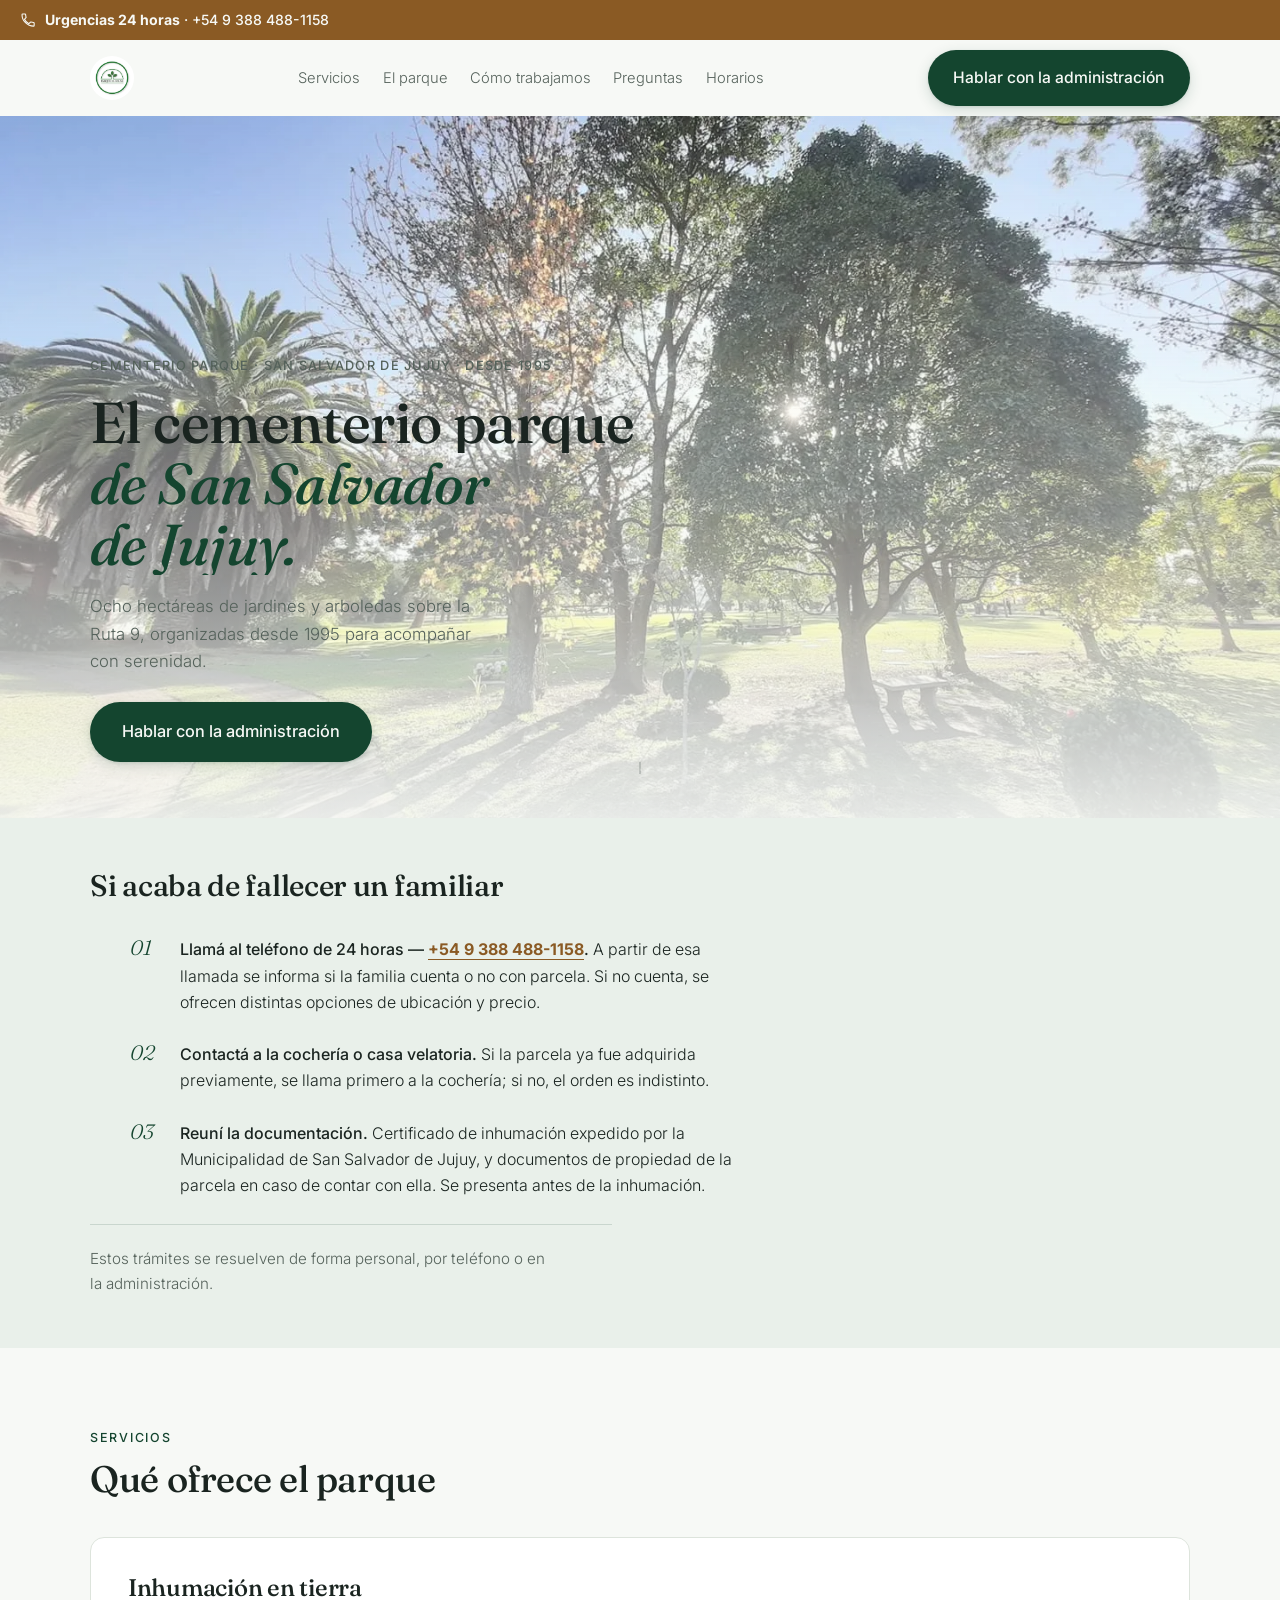
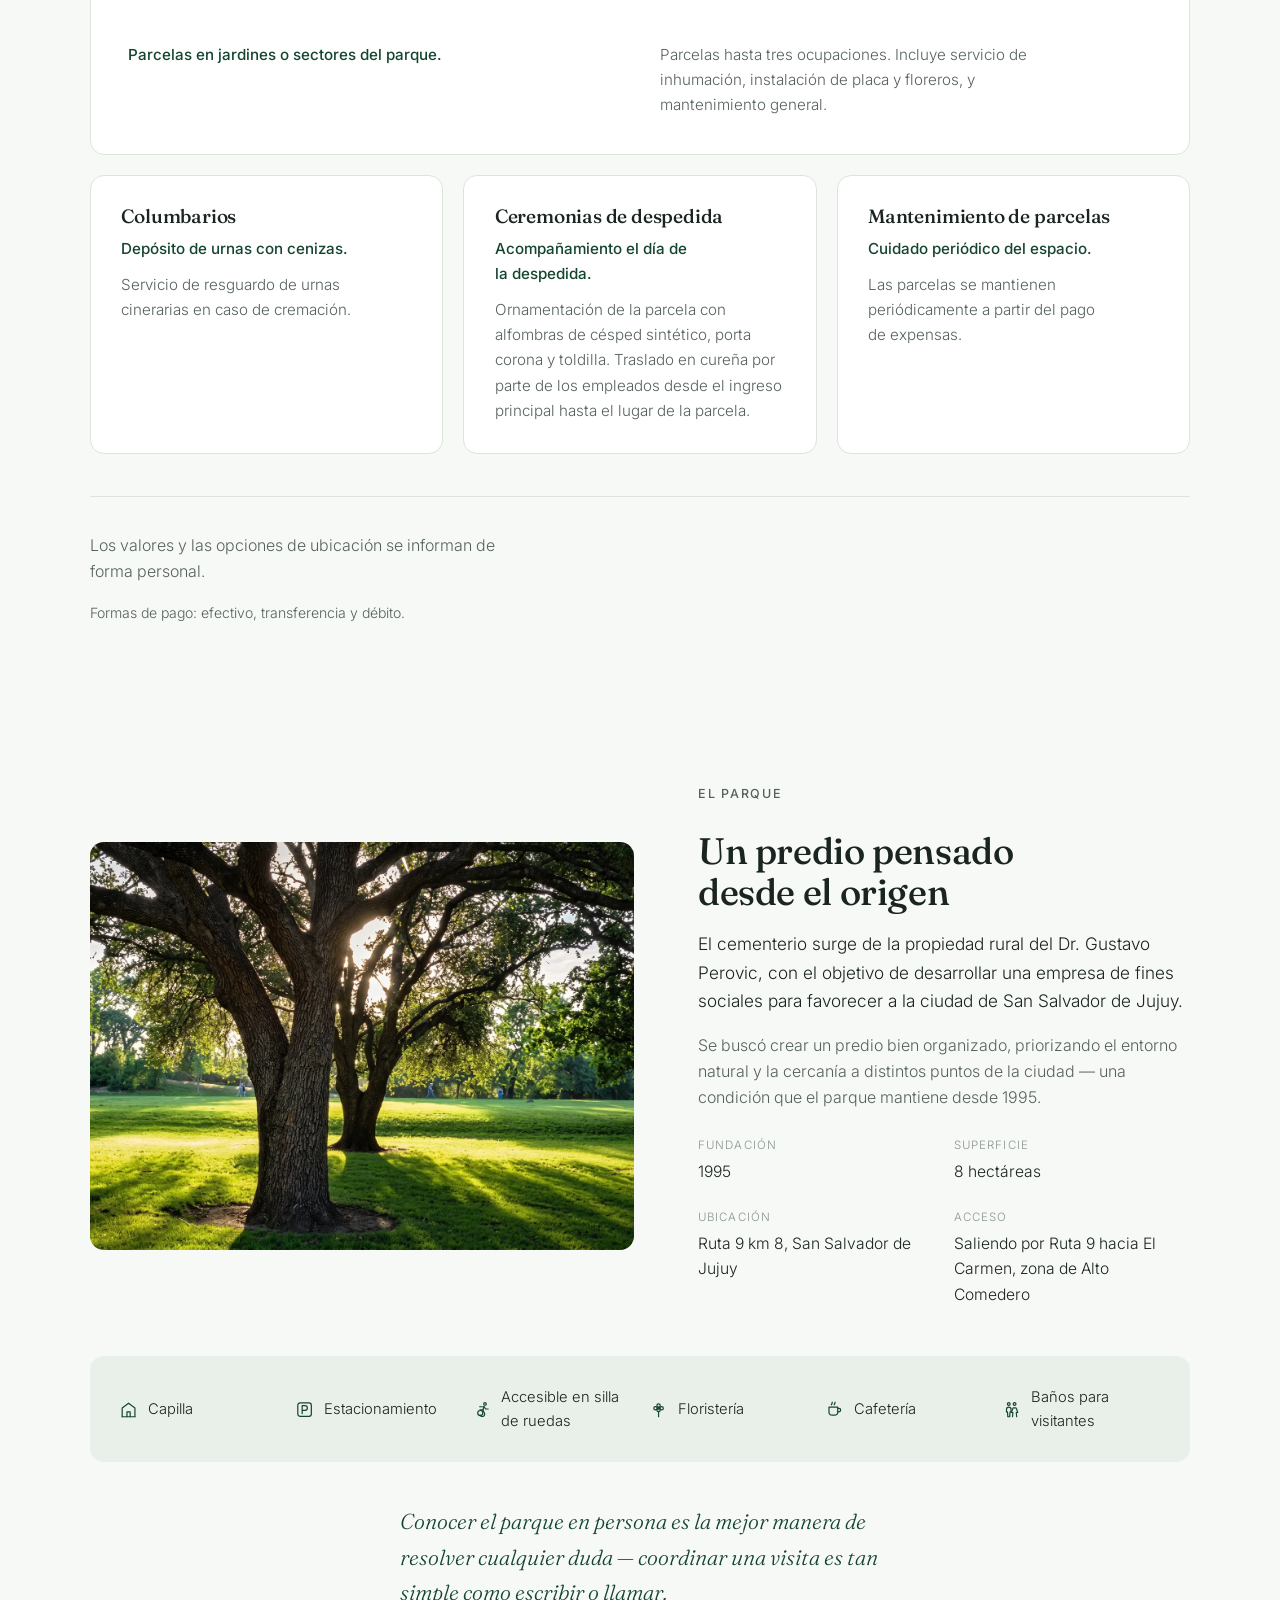
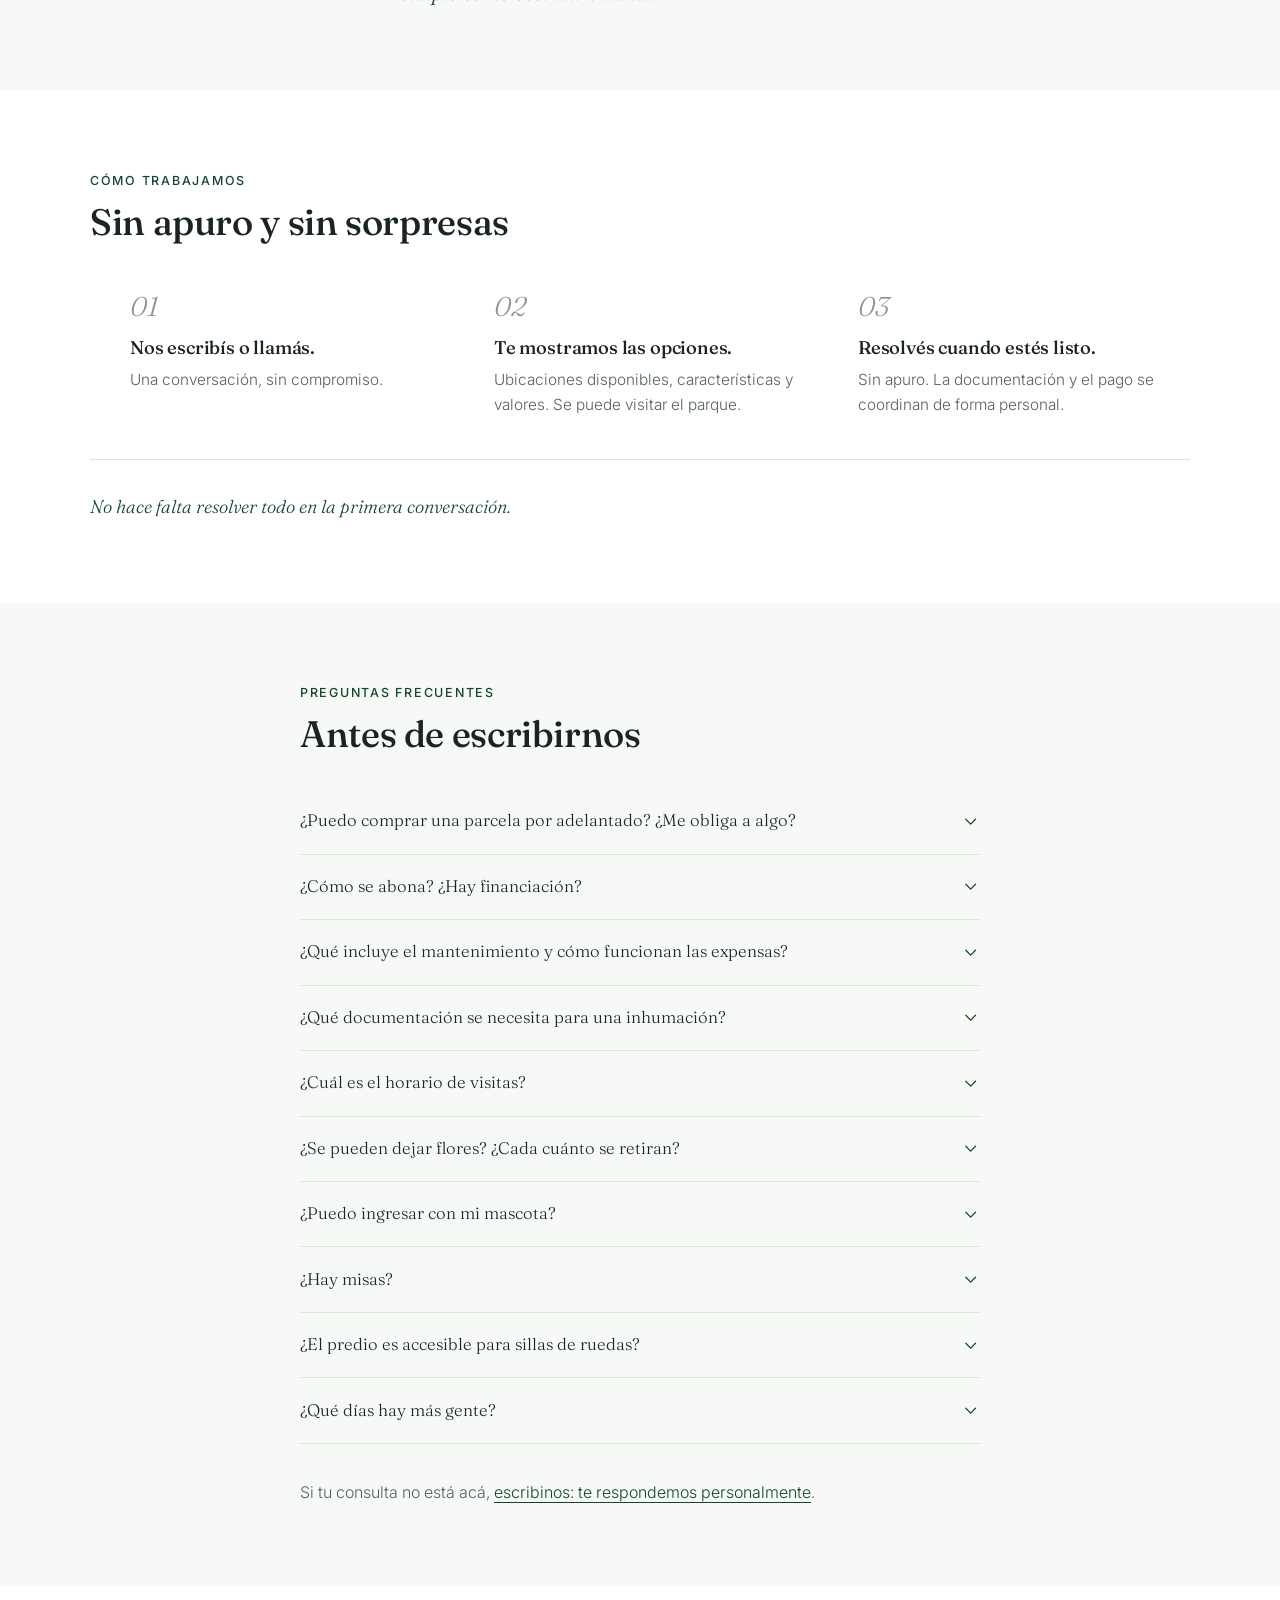
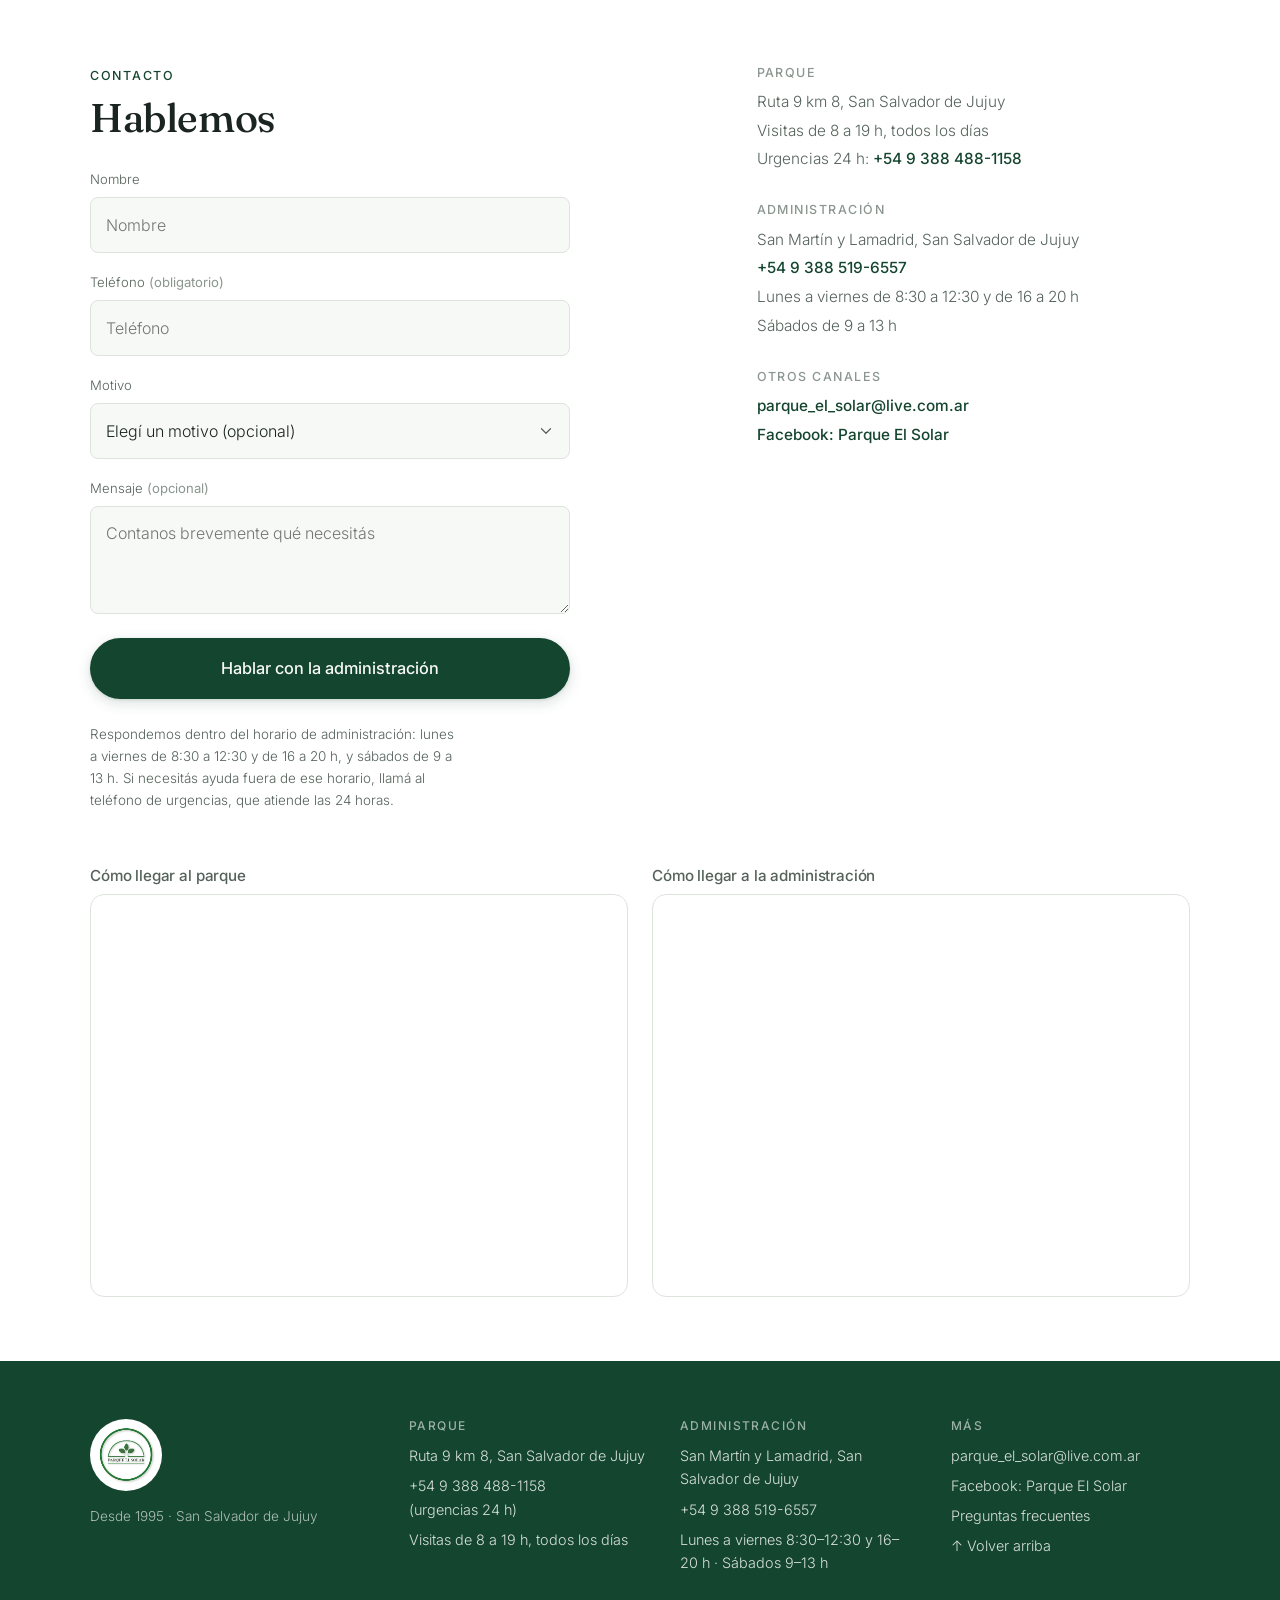
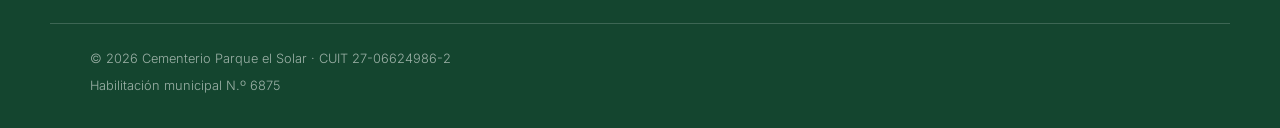
==== commit 6561dc0c: "Quitar el CTA de Servicios y agregar "Horarios" a la navegación Por pedido del cliente: se retira el" ====
--- a/index.html
+++ b/index.html
@@ -64,6 +64,7 @@
       <a href="#parque">El parque</a>
       <a href="#como-trabajamos">Cómo trabajamos</a>
       <a href="#preguntas">Preguntas</a>
+      <a href="#contacto">Horarios</a>
     </nav>
 
     <a class="btn btn-cta nav-cta" data-cta data-wa-origin="nav"
@@ -80,6 +81,7 @@
         <a href="#parque">El parque</a>
         <a href="#como-trabajamos">Cómo trabajamos</a>
         <a href="#preguntas">Preguntas</a>
+        <a href="#contacto">Horarios</a>
         <a class="btn btn-cta" data-cta data-wa-origin="nav"
            href="https://wa.me/5493885196557?text=Hola%2C%20quisiera%20hablar%20con%20la%20administracion."
            target="_blank" rel="noopener">Hablar con la administración</a>
@@ -172,9 +174,6 @@
 
       <div class="servicios-close" data-reveal>
         <p>Los valores y las opciones de ubicación se informan de forma personal.</p>
-        <a class="btn btn-cta" data-cta data-wa-origin="servicios"
-           href="https://wa.me/5493885196557?text=Hola%2C%20quisiera%20consultar%20sobre%20los%20servicios%20del%20cementerio."
-           target="_blank" rel="noopener">Hablar con la administración</a>
         <p class="servicios-pago">Formas de pago: efectivo, transferencia y débito.</p>
       </div>
     </div>
@@ -285,7 +284,7 @@
           <summary>¿Cómo se abona? ¿Hay financiación?
             <svg class="icon" viewBox="0 0 24 24" fill="none" stroke="currentColor" stroke-width="1.5" stroke-linecap="round" stroke-linejoin="round" aria-hidden="true"><path d="M6 9l6 6 6-6"/></svg>
           </summary>
-          <p>Se puede abonar en efectivo, por transferencia o con débito. Las formas de pago y las opciones de financiación se conversan de forma personal con la administración, según cada caso.</p>
+          <p>Se puede abonar en efectivo, por transferencia o con débito.</p>
         </details>
         <details class="faq-item">
           <summary>¿Qué incluye el mantenimiento y cómo funcionan las expensas?
@@ -417,13 +416,13 @@
       <div class="mapa-bloque" data-reveal>
         <h3>Cómo llegar al parque</h3>
         <div class="mapa-embed">
-          <iframe src="https://www.google.com/maps?q=Ruta%209%20km%208%2C%20San%20Salvador%20de%20Jujuy&output=embed" loading="lazy" referrerpolicy="no-referrer-when-downgrade" title="Mapa: Cementerio Parque El Solar, Ruta 9 km 8, San Salvador de Jujuy"></iframe>
+          <iframe src="https://www.google.com/maps?q=-24.2432127,-65.2784902&output=embed" loading="lazy" referrerpolicy="no-referrer-when-downgrade" title="Mapa: Cementerio Parque El Solar, Ruta 9 km 8, San Salvador de Jujuy"></iframe>
         </div>
       </div>
       <div class="mapa-bloque" data-reveal>
         <h3>Cómo llegar a la administración</h3>
         <div class="mapa-embed">
-          <iframe src="https://www.google.com/maps?q=San%20Mart%C3%ADn%20y%20Lamadrid%2C%20San%20Salvador%20de%20Jujuy&output=embed" loading="lazy" referrerpolicy="no-referrer-when-downgrade" title="Mapa: Administración, San Martín y Lamadrid, San Salvador de Jujuy"></iframe>
+          <iframe src="https://www.google.com/maps?q=-24.1868104,-65.3068056&output=embed" loading="lazy" referrerpolicy="no-referrer-when-downgrade" title="Mapa: Administración, San Martín y Lamadrid, San Salvador de Jujuy"></iframe>
         </div>
       </div>
     </div>
--- a/styles.css
+++ b/styles.css
@@ -257,7 +257,7 @@
 .nav-logo { display: flex; align-items: center; flex-shrink: 0; }
 .nav-logo img { height: 2.75rem; width: 2.75rem; border-radius: 50%; object-fit: cover; }
 
-.nav-links { display: none; align-items: center; gap: 1.9rem; }
+.nav-links { display: none; align-items: center; gap: 1.4rem; }
 .nav-links a {
   position: relative; font-size: .92rem; padding-block: .3rem;
   color: var(--tinta-suave);
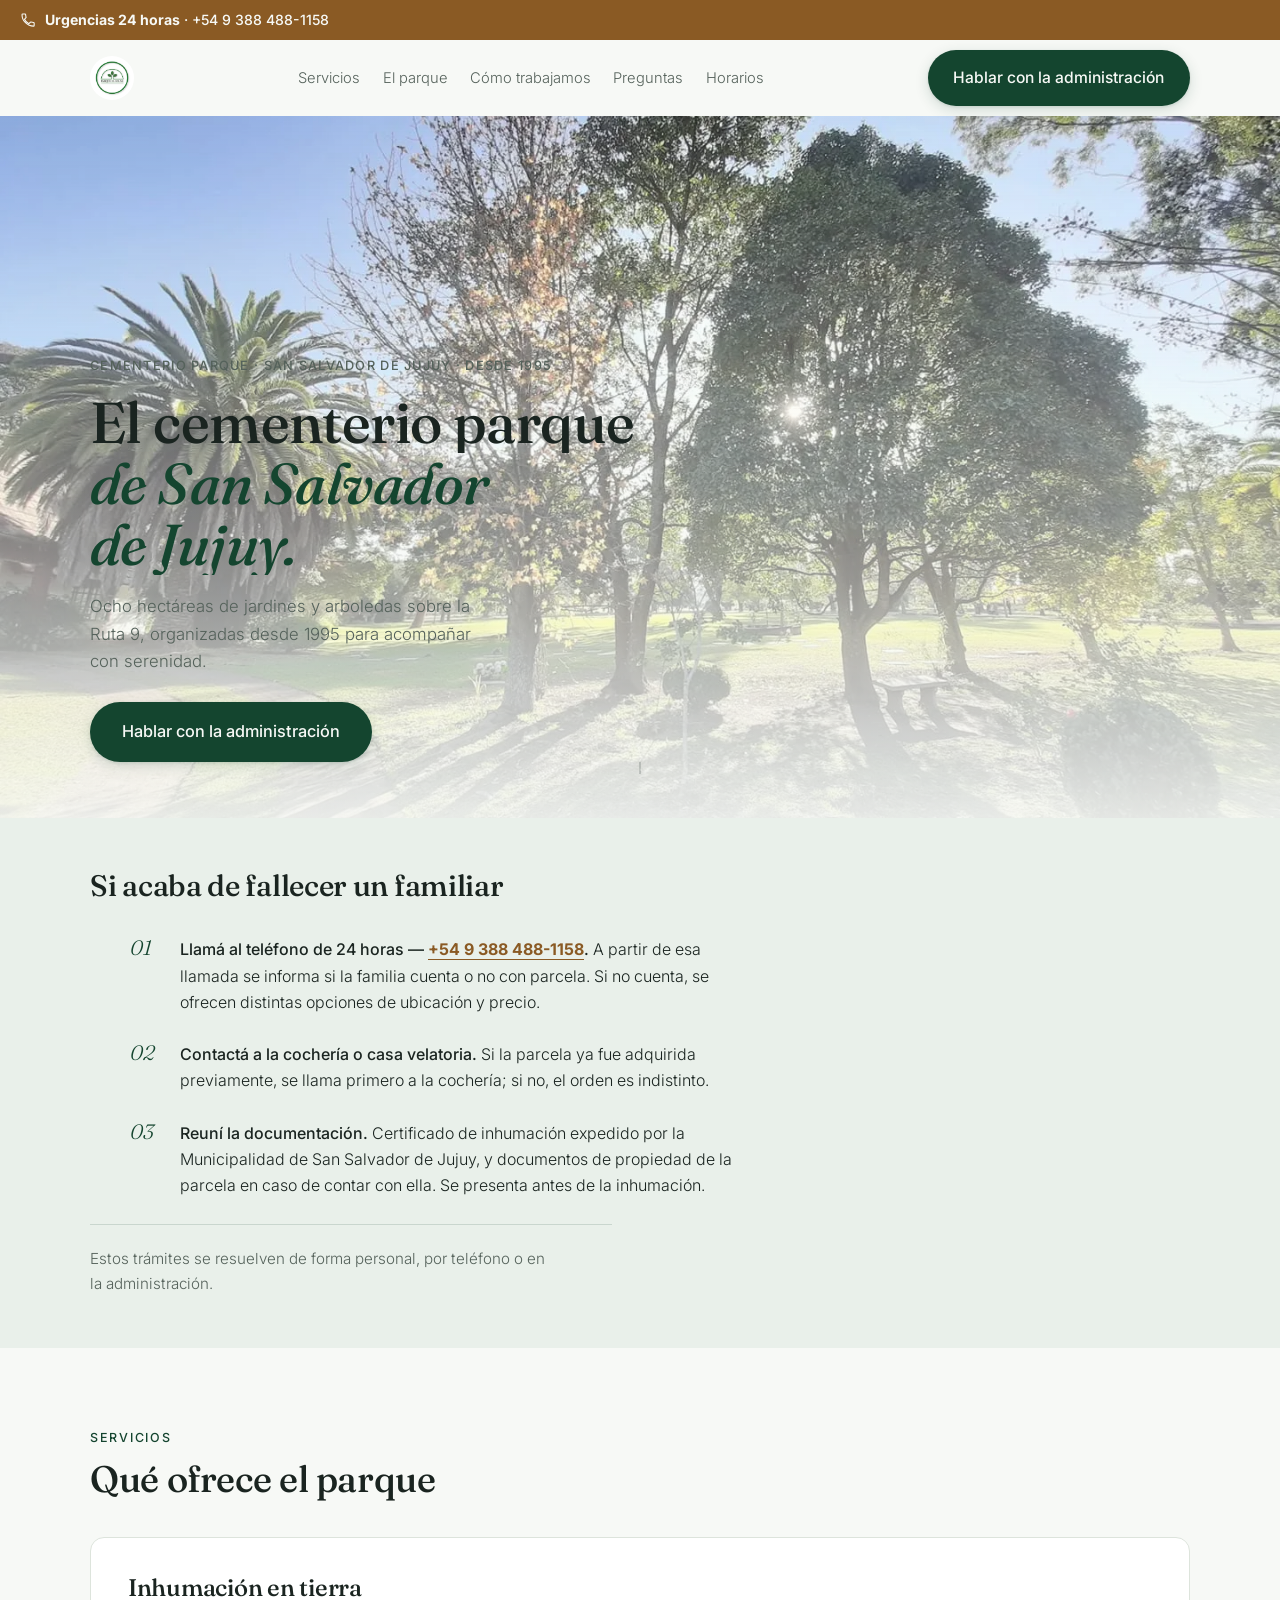
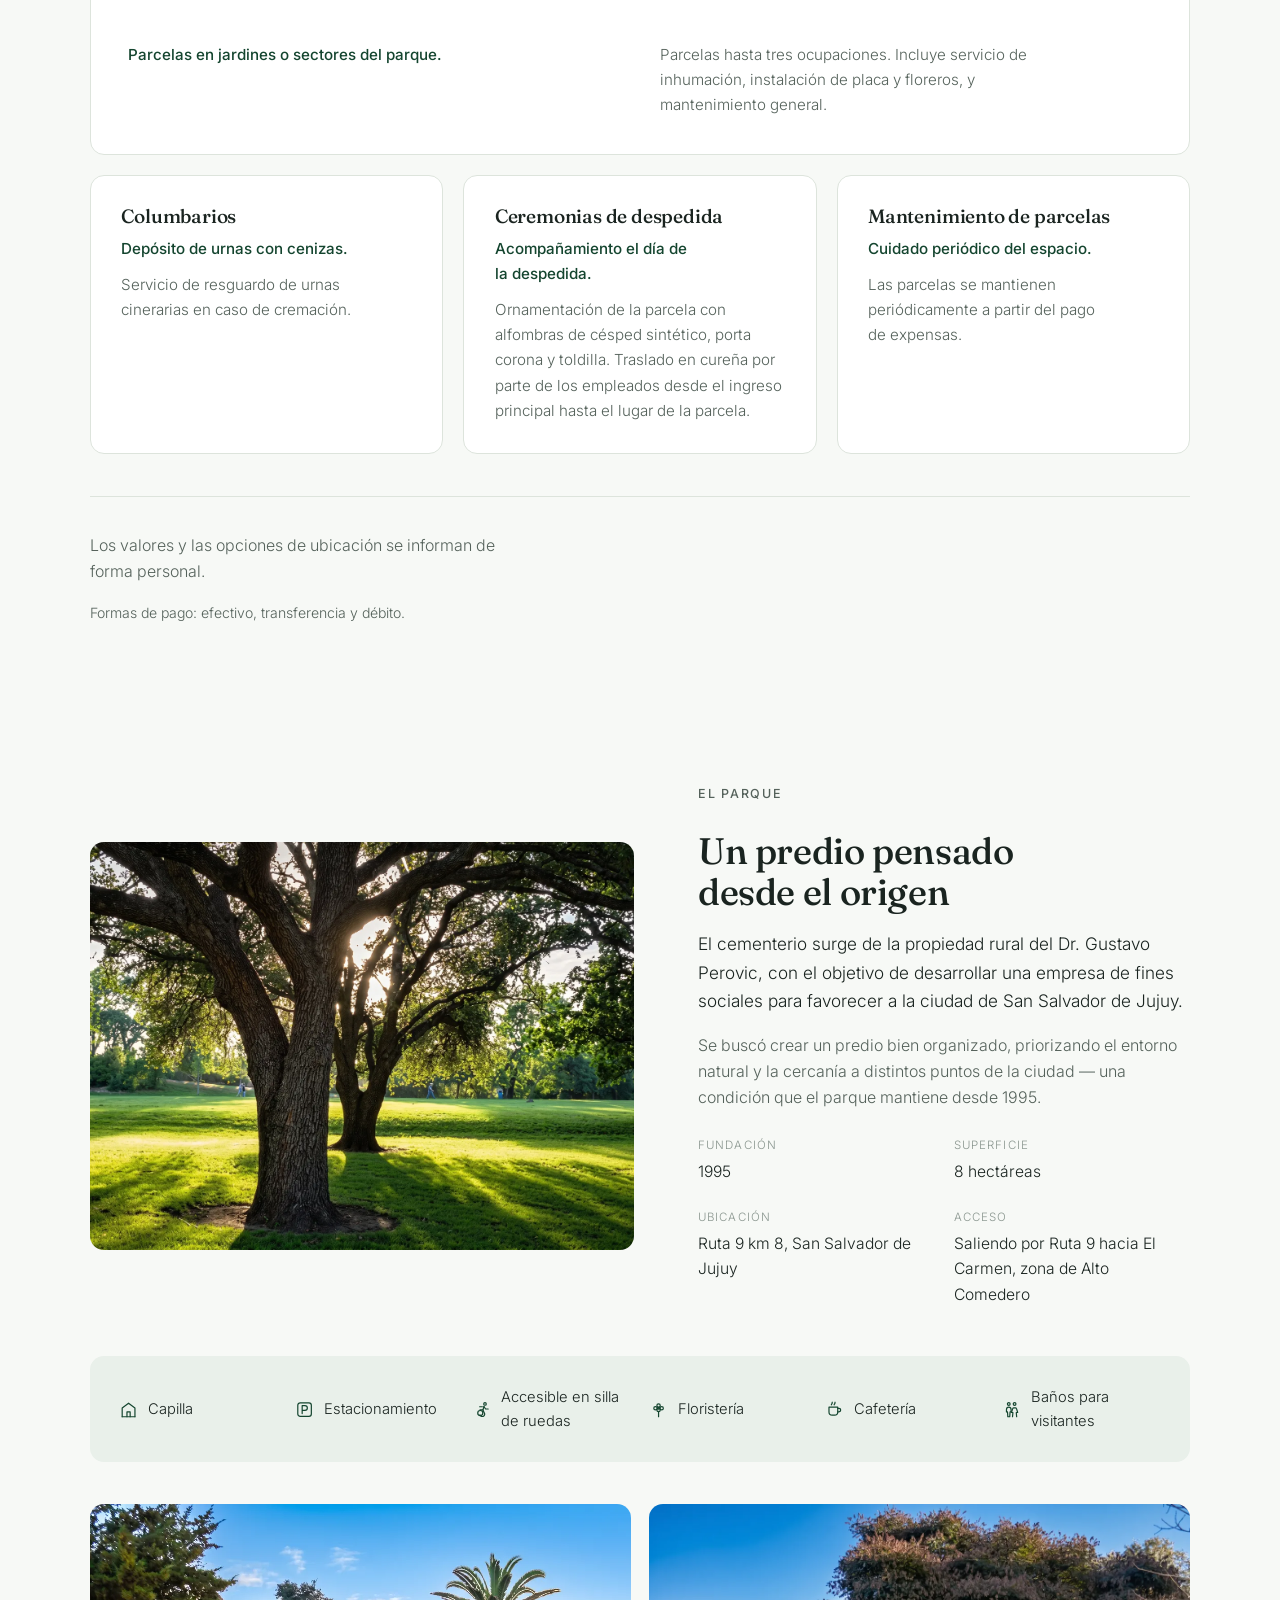
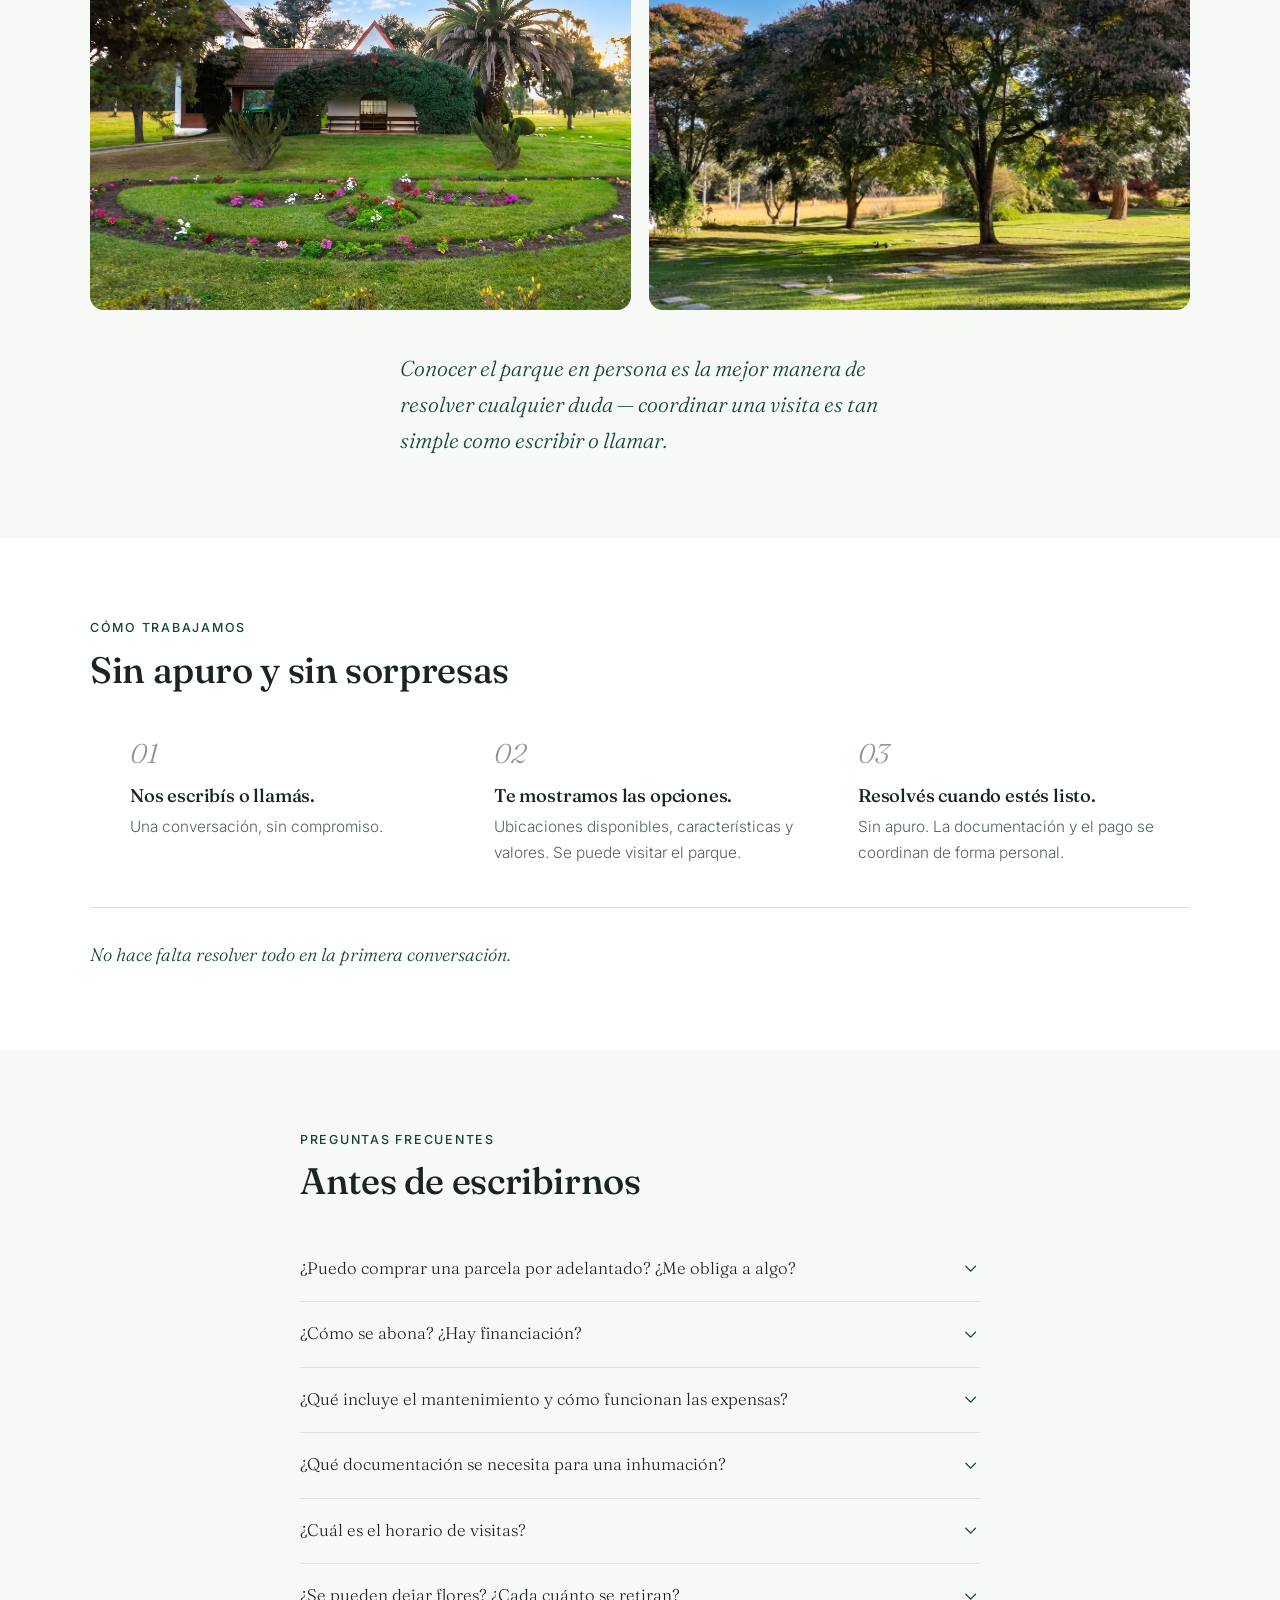
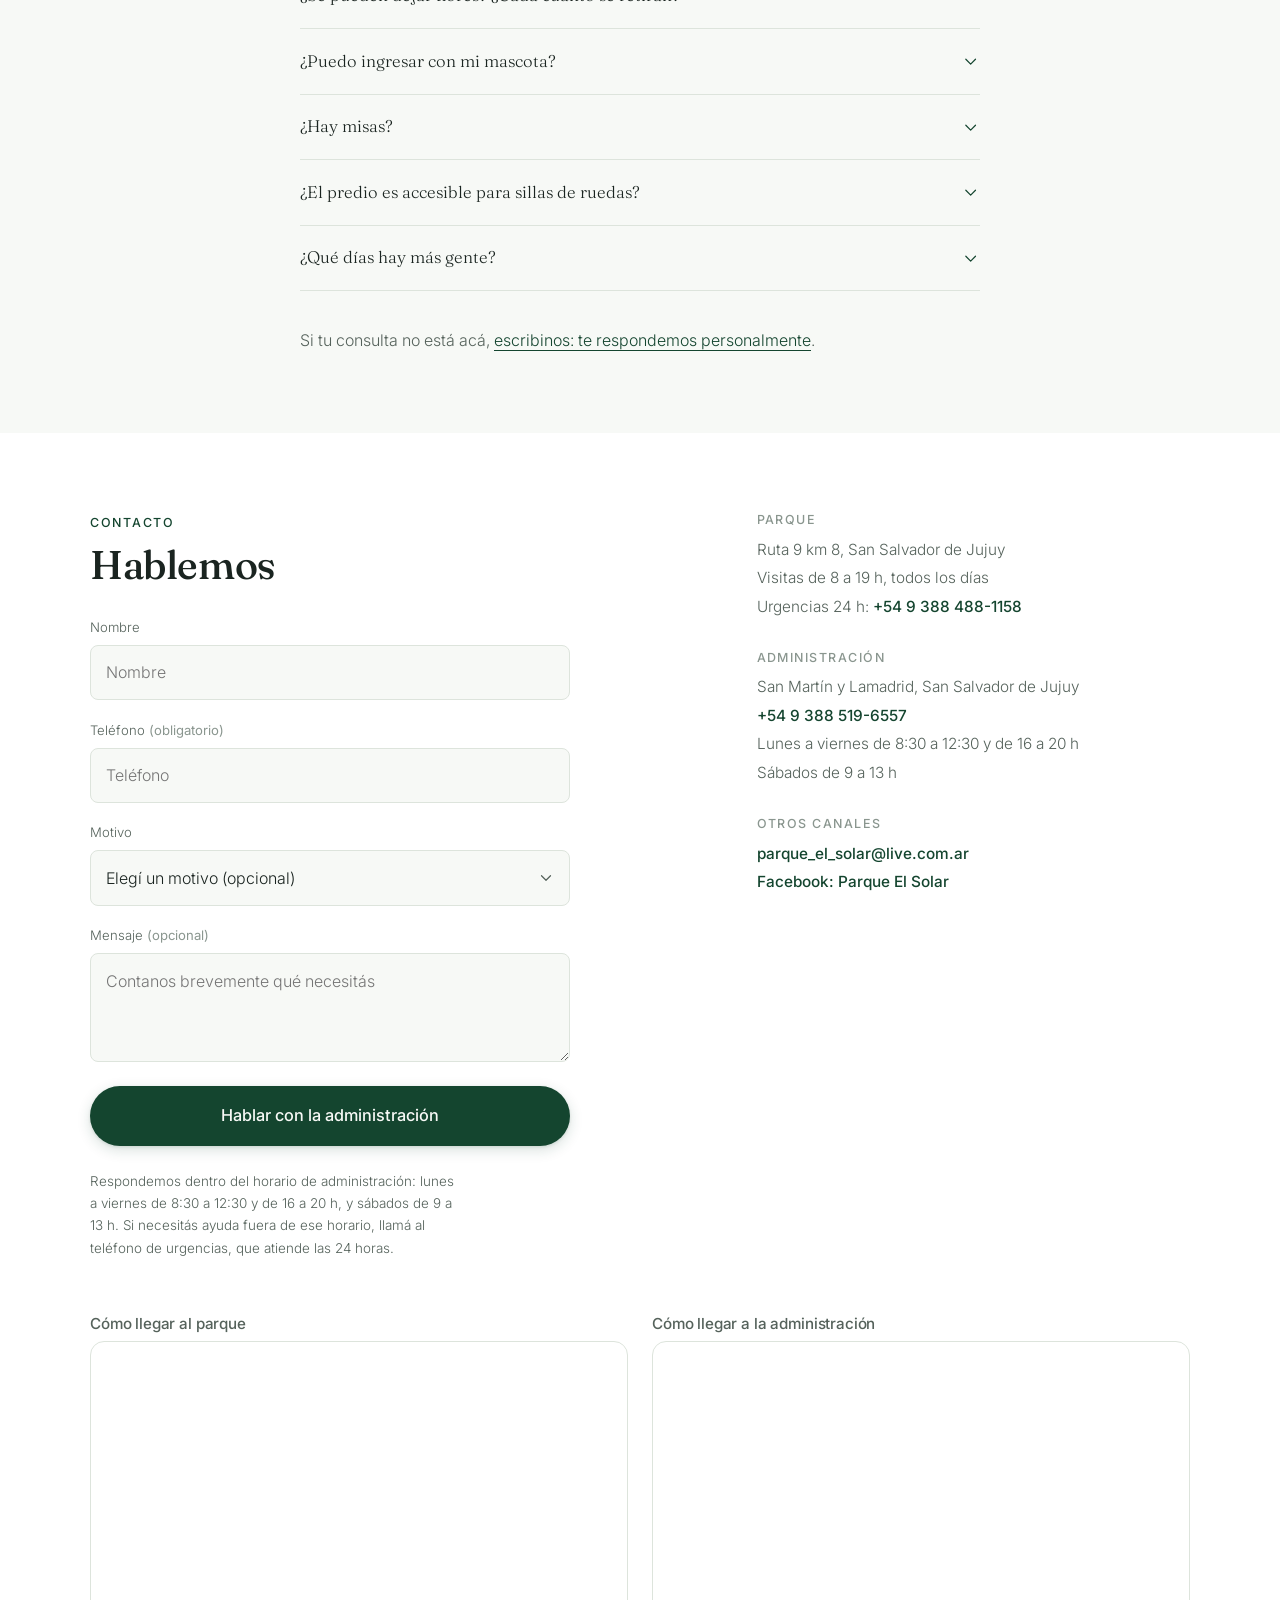
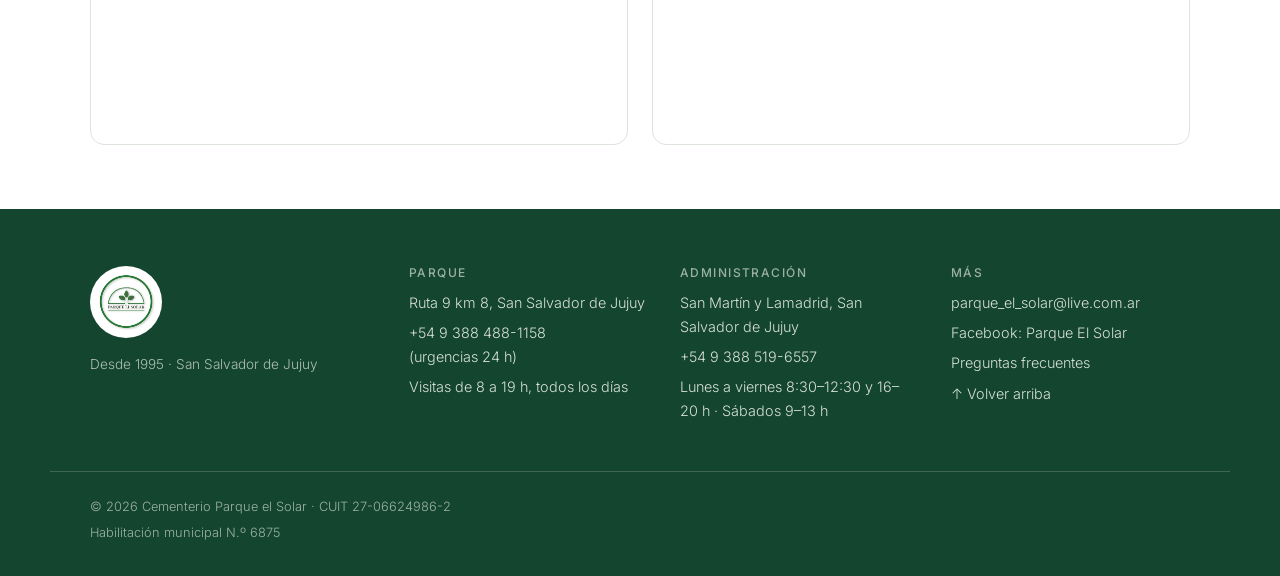
==== commit 7316530b: "Agregar galería de dos fotos en la sección "El parque" Convierte a WebP las dos fotos reales que sub" ====
--- a/index.html
+++ b/index.html
@@ -230,6 +230,15 @@
           <span>Baños para visitantes</span>
         </li>
       </ul>
+    </div>
+
+    <div class="container parque-galeria">
+      <figure class="parque-galeria-item" data-reveal>
+        <img src="assets/img/parque-2.webp" alt="Jardín del parque con glorieta cubierta de enredadera y palmera." loading="lazy" decoding="async" width="1200" height="796">
+      </figure>
+      <figure class="parque-galeria-item" data-reveal>
+        <img src="assets/img/parque-3.webp" alt="Árbol de gran porte sobre el césped del parque, con cielo despejado." loading="lazy" decoding="async" width="1200" height="899">
+      </figure>
     </div>
 
     <p class="parque-bridge container" data-reveal>Conocer el parque en persona es la mejor manera de resolver cualquier duda — coordinar una visita es tan simple como escribir o llamar.</p>
--- a/styles.css
+++ b/styles.css
@@ -498,6 +498,23 @@
   .instalaciones { grid-template-columns: repeat(6, 1fr); }
 }
 
+.parque-galeria {
+  display: grid; grid-template-columns: 1fr; gap: 1.1rem;
+  margin-top: 2.6rem;
+}
+@media (min-width: 720px) {
+  .parque-galeria { grid-template-columns: 1fr 1fr; }
+}
+.parque-galeria-item {
+  border-radius: var(--radius); overflow: hidden; aspect-ratio: 4 / 3;
+  transition: transform .4s var(--ease-soft), box-shadow .4s var(--ease-soft);
+}
+.parque-galeria-item img { width: 100%; height: 100%; object-fit: cover; }
+.parque-galeria-item:hover {
+  transform: translateY(-4px);
+  box-shadow: 0 26px 46px -26px rgba(20,69,47,.32);
+}
+
 .parque-bridge {
   margin-top: 2.6rem;
   font-family: var(--display); font-style: italic;
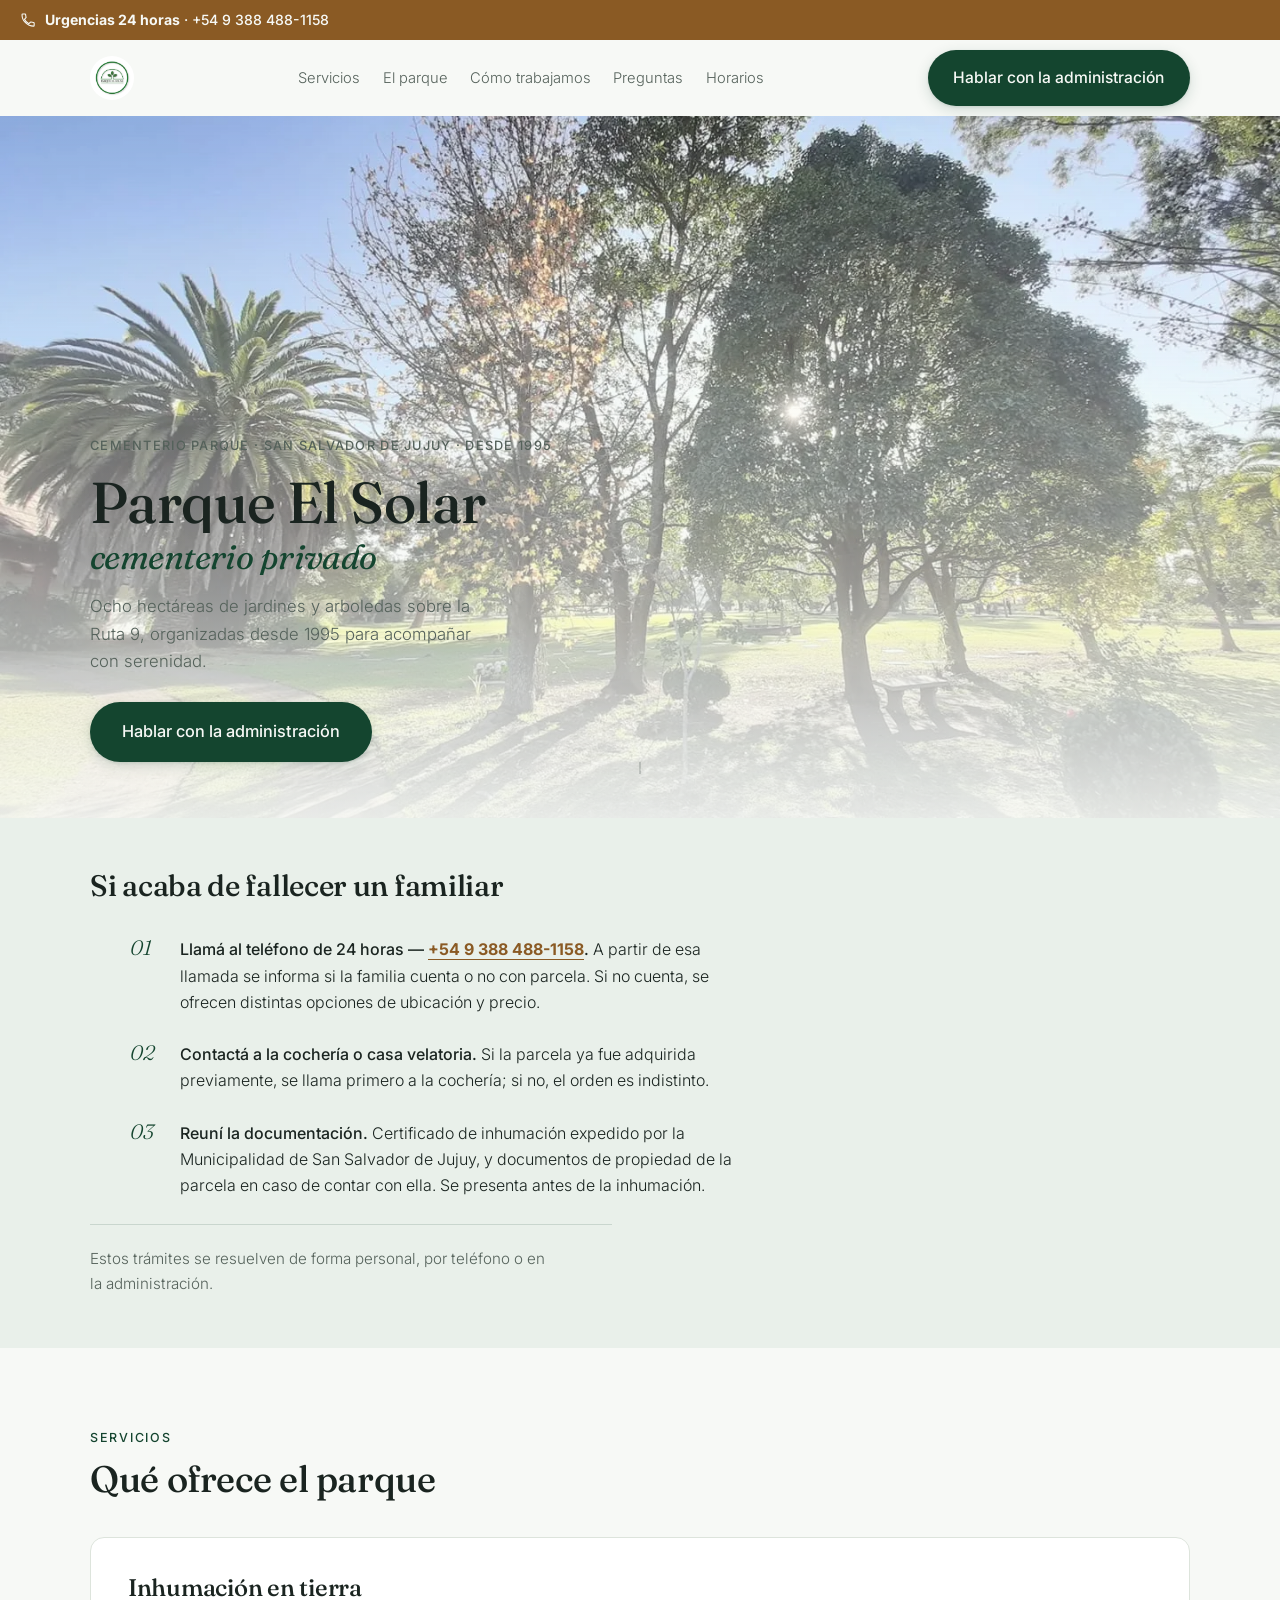
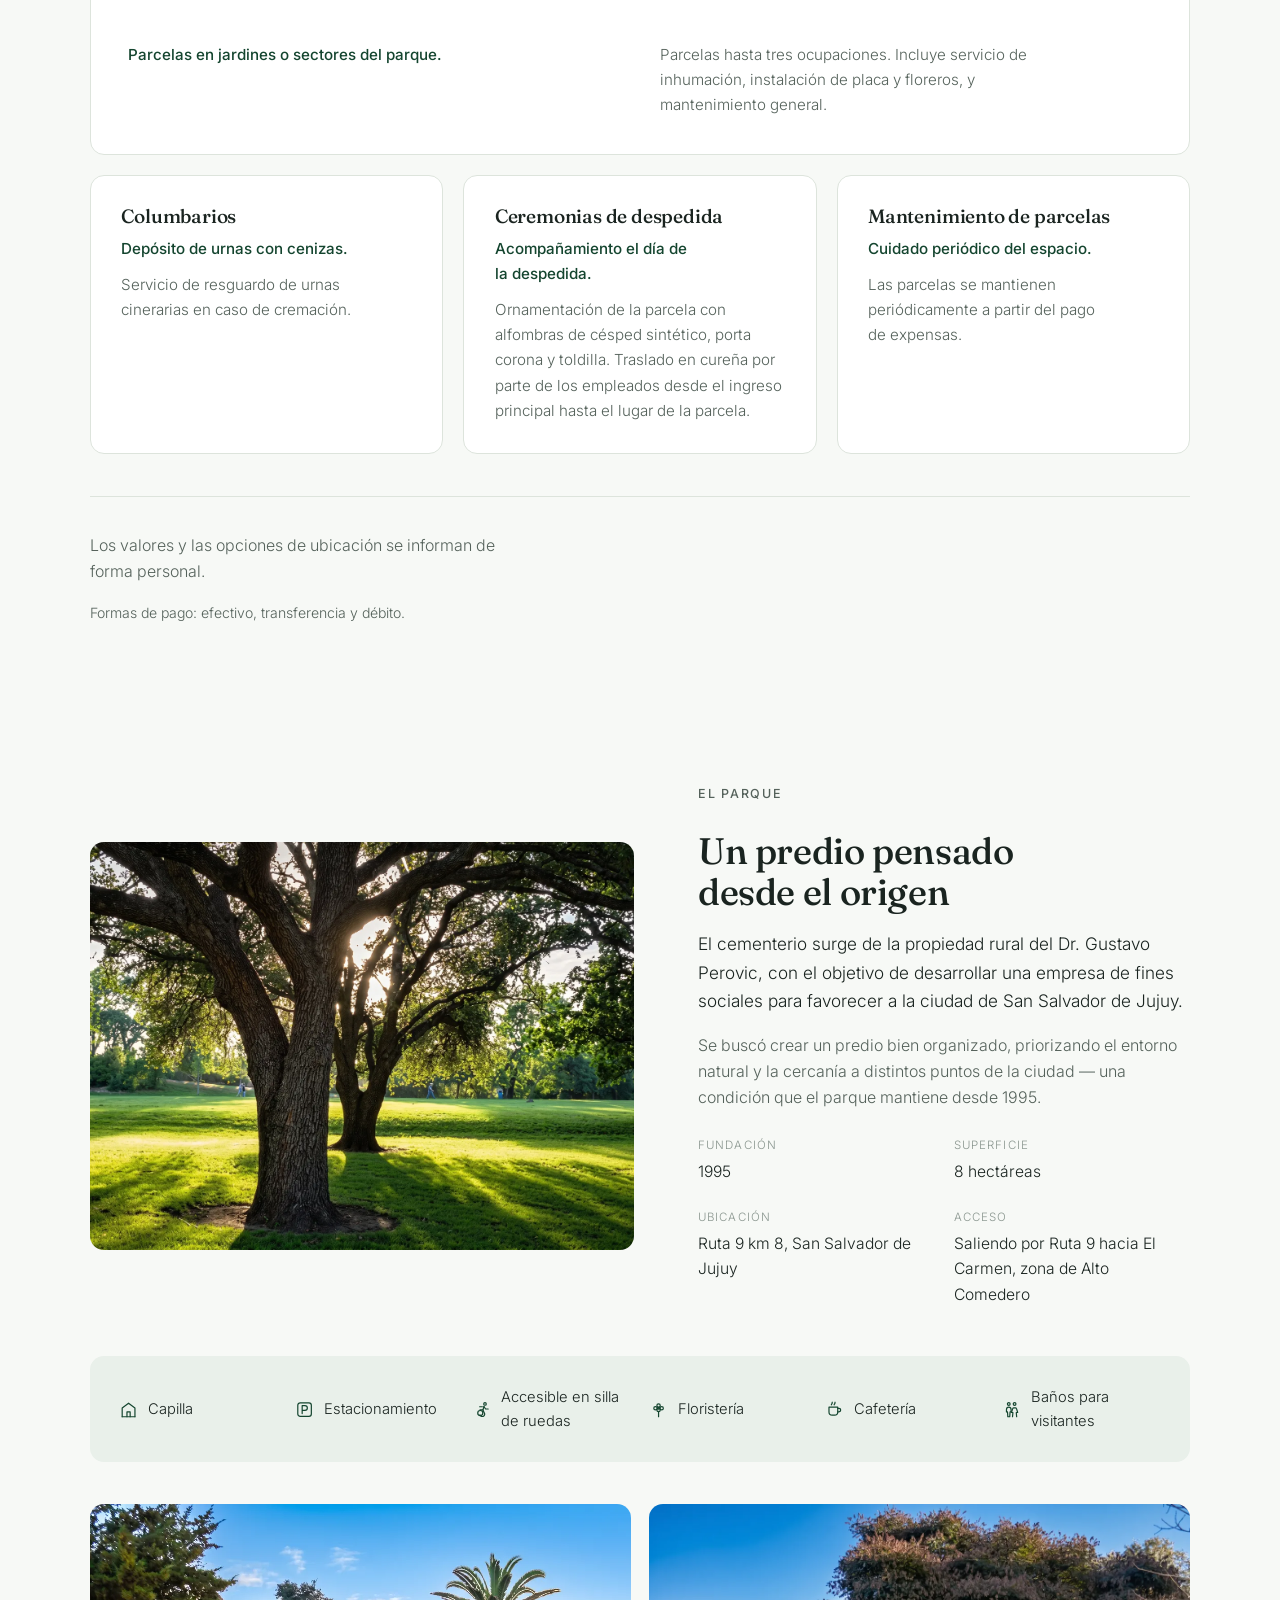
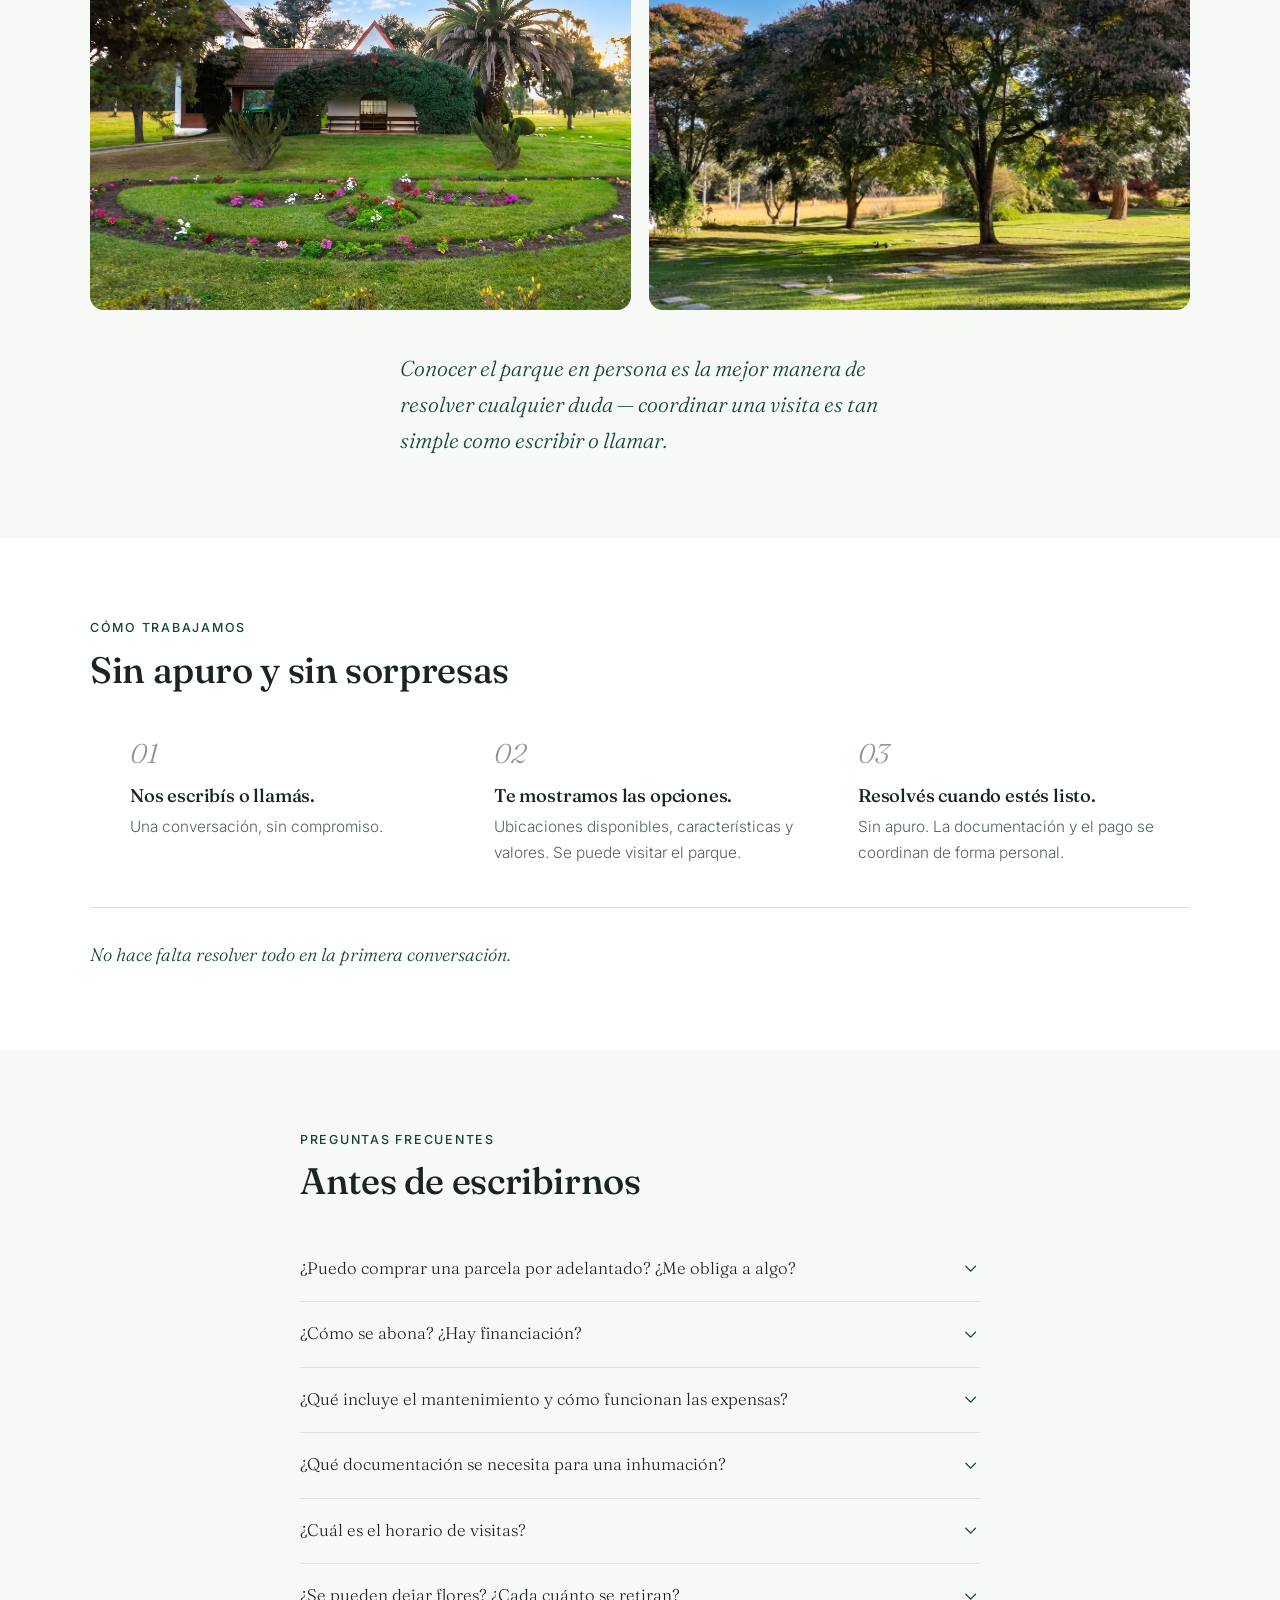
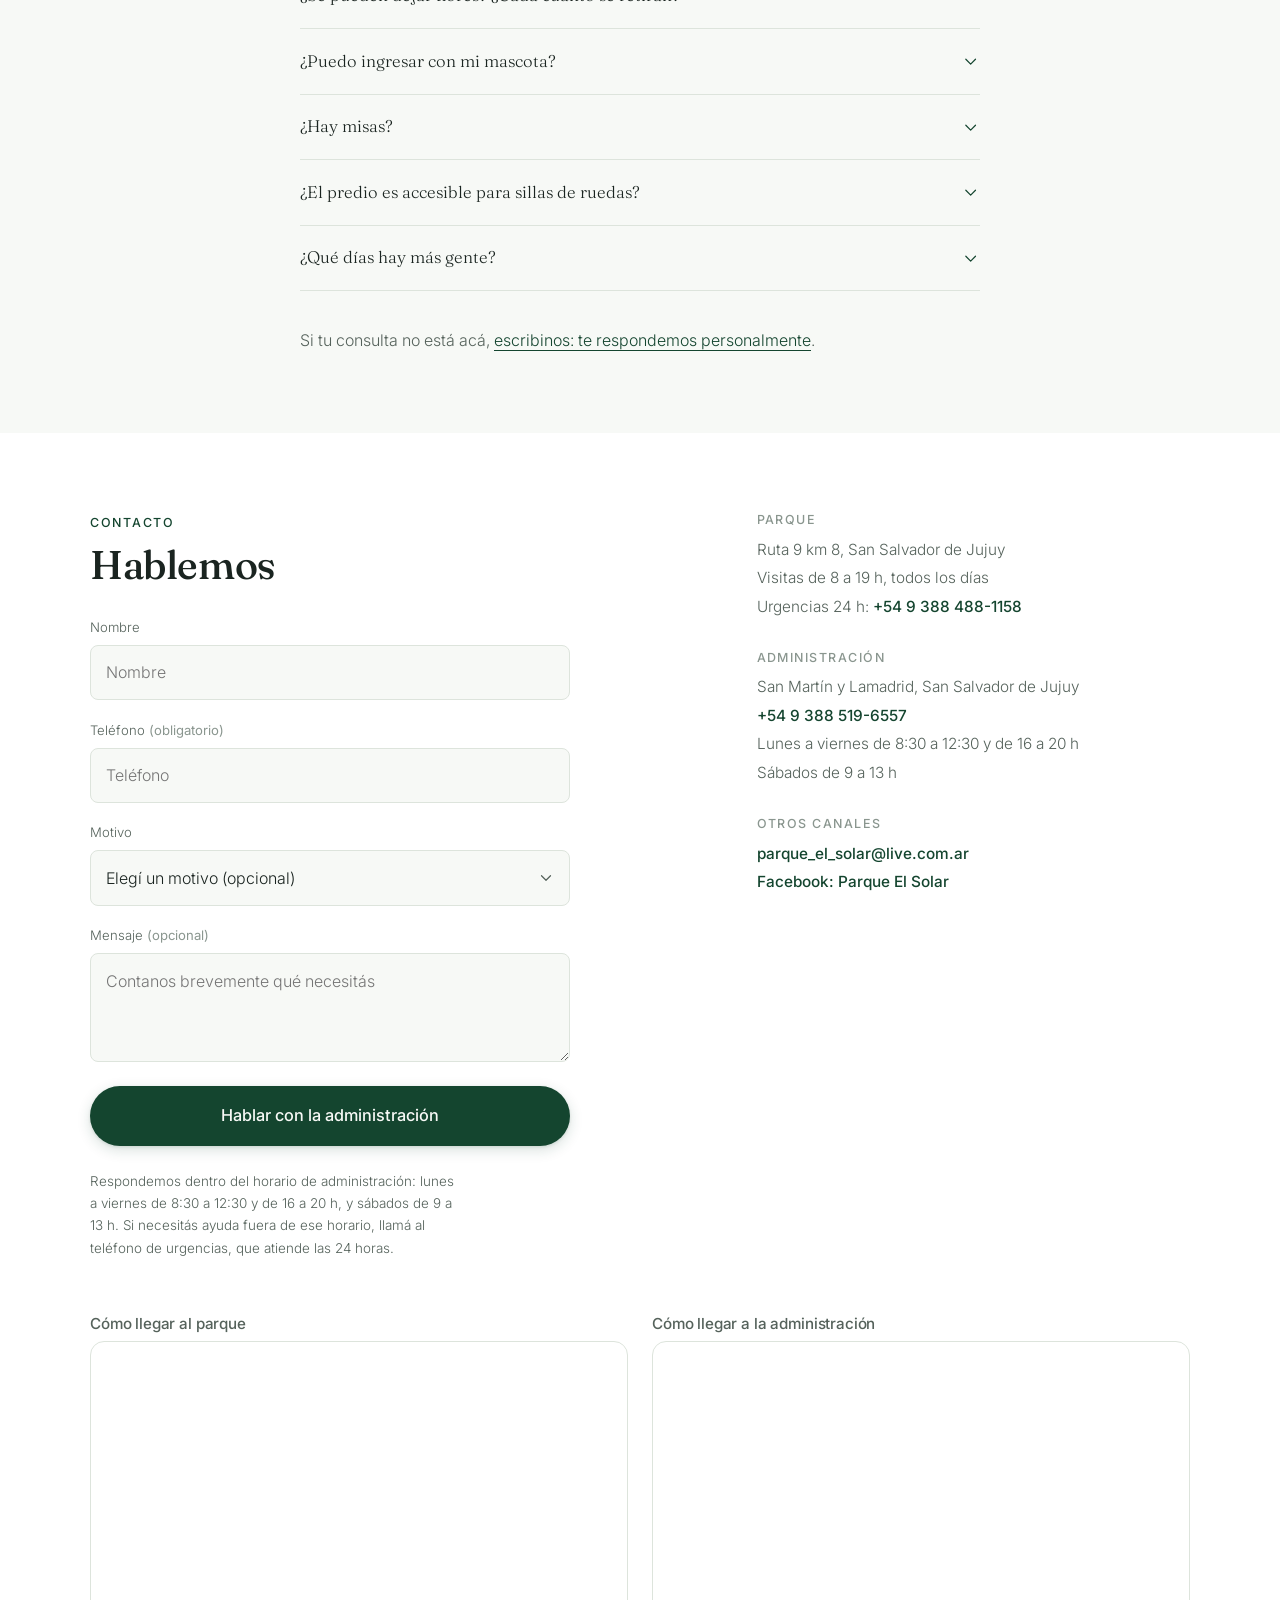
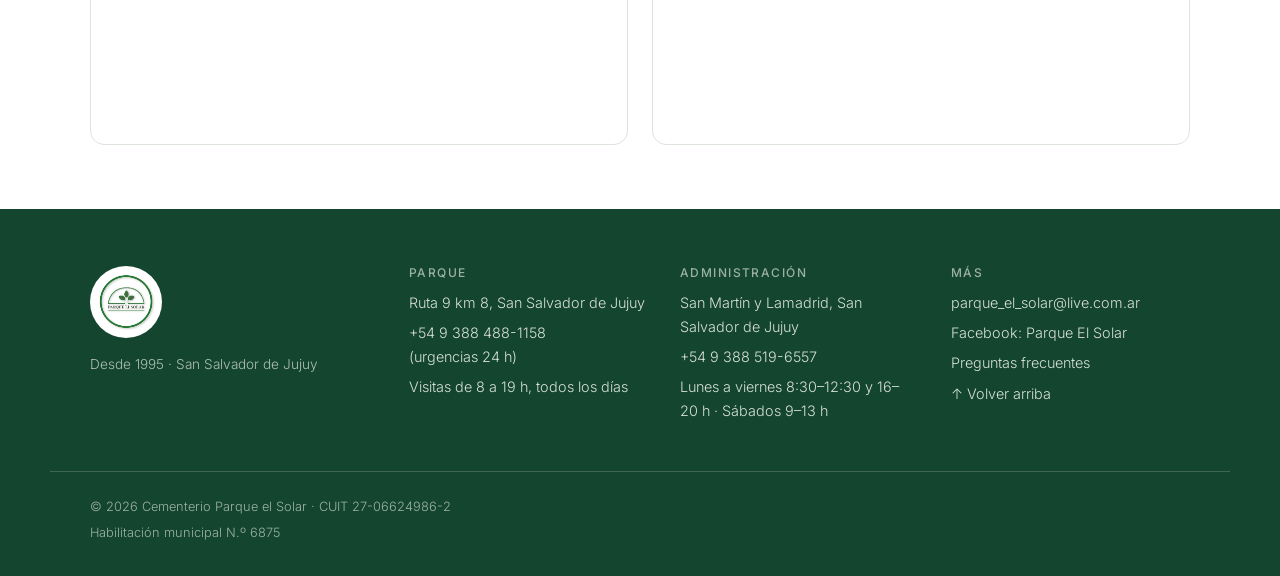
==== commit d9f1c0ee: "Cambiar el título del hero a "Parque El Solar / cementerio privado" Por pedido del cliente: el h1 de" ====
--- a/index.html
+++ b/index.html
@@ -102,7 +102,7 @@
     </div>
     <div class="hero-content container">
       <p class="kicker" data-reveal>Cementerio Parque · San Salvador de Jujuy · Desde 1995</p>
-      <h1 class="hero-title" data-split="lines">El cementerio parque<br><em>de San Salvador de Jujuy.</em></h1>
+      <h1 class="hero-title" data-split="lines">Parque El Solar<br><span class="hero-title-sub">cementerio privado</span></h1>
       <p class="hero-sub" data-reveal>Ocho hectáreas de jardines y arboledas sobre la Ruta 9, organizadas desde 1995 para acompañar con serenidad.</p>
       <a class="btn btn-cta btn-cta--lg" data-cta data-wa-origin="hero"
          href="https://wa.me/5493885196557?text=Hola%2C%20quisiera%20hablar%20con%20la%20administracion."
--- a/styles.css
+++ b/styles.css
@@ -346,7 +346,14 @@
   max-width: 16ch;
   margin-bottom: 1.1rem;
 }
-.hero-title em { color: var(--verde); }
+.hero-title-sub {
+  display: block;
+  color: var(--verde);
+  font-size: .6em;
+  font-style: italic;
+  font-weight: 400;
+  margin-top: .15em;
+}
 .hero-sub {
   max-width: 42ch;
   font-size: 1.05rem;
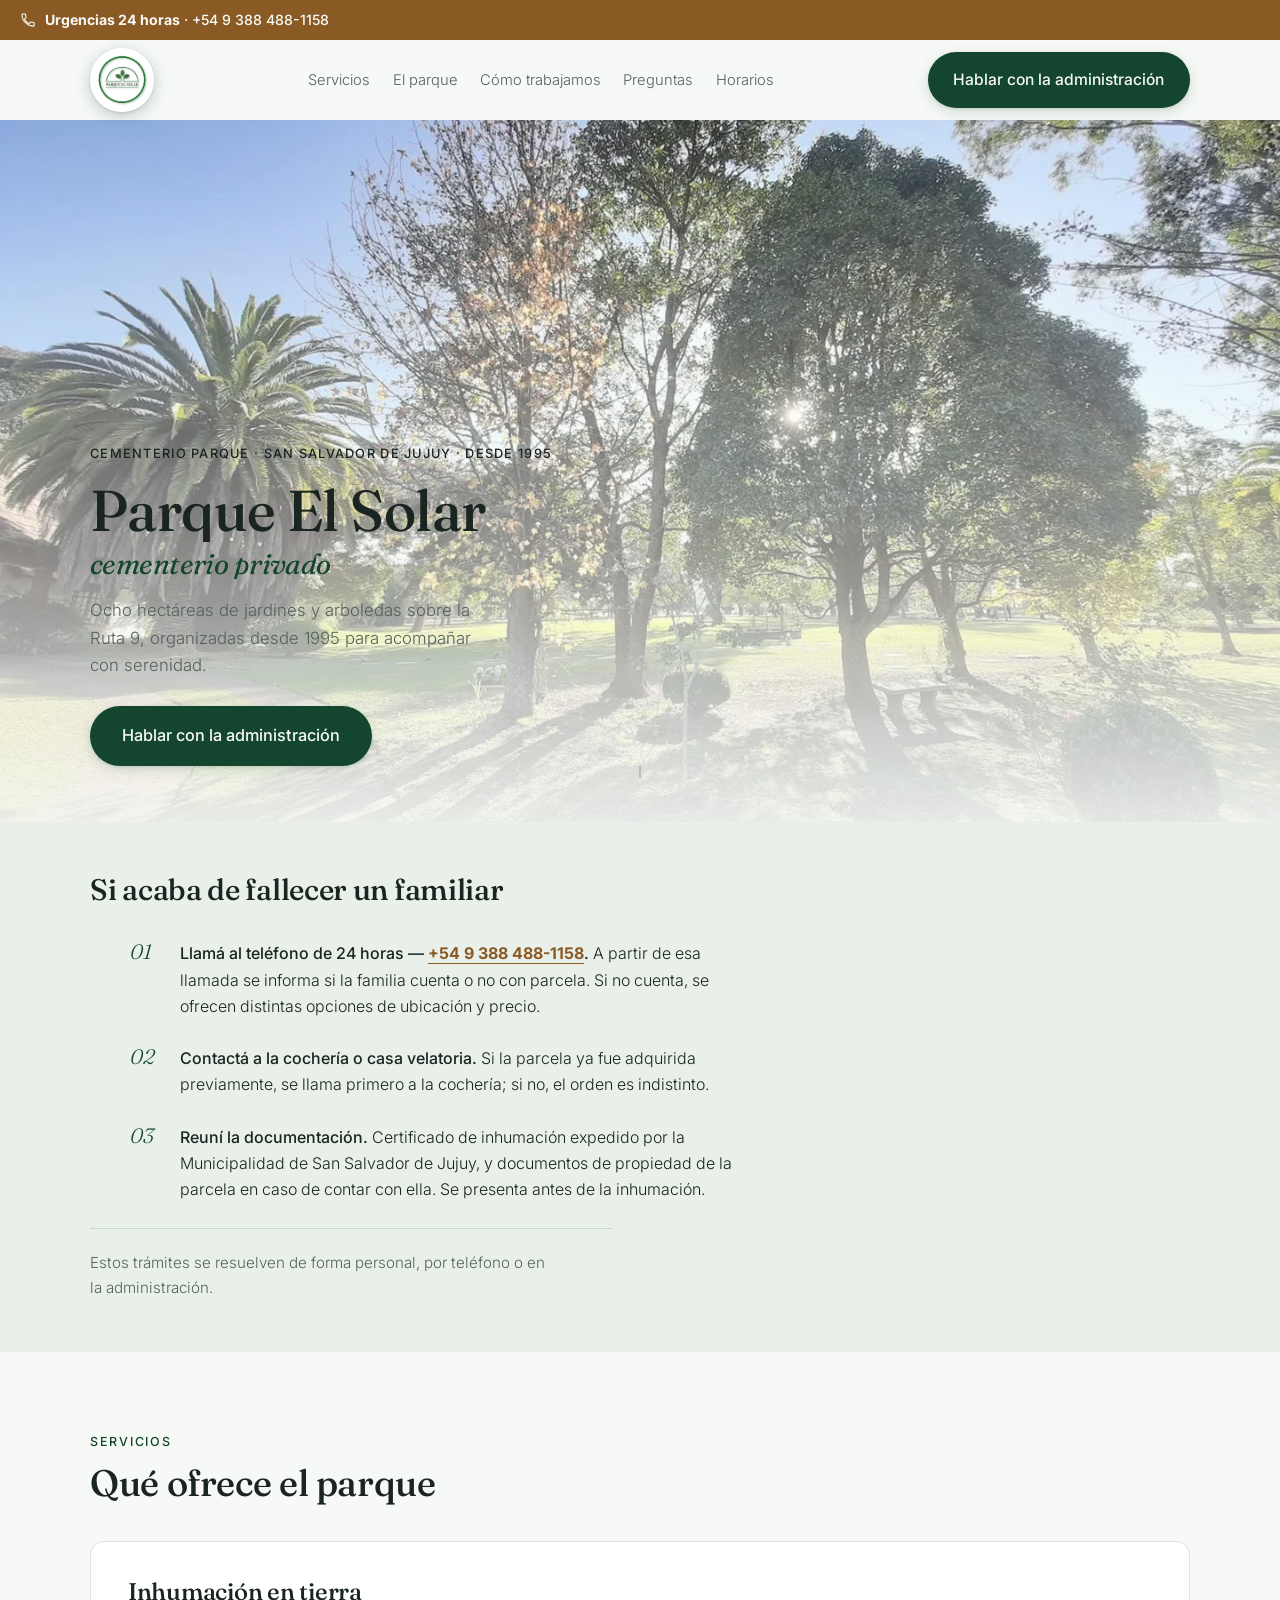
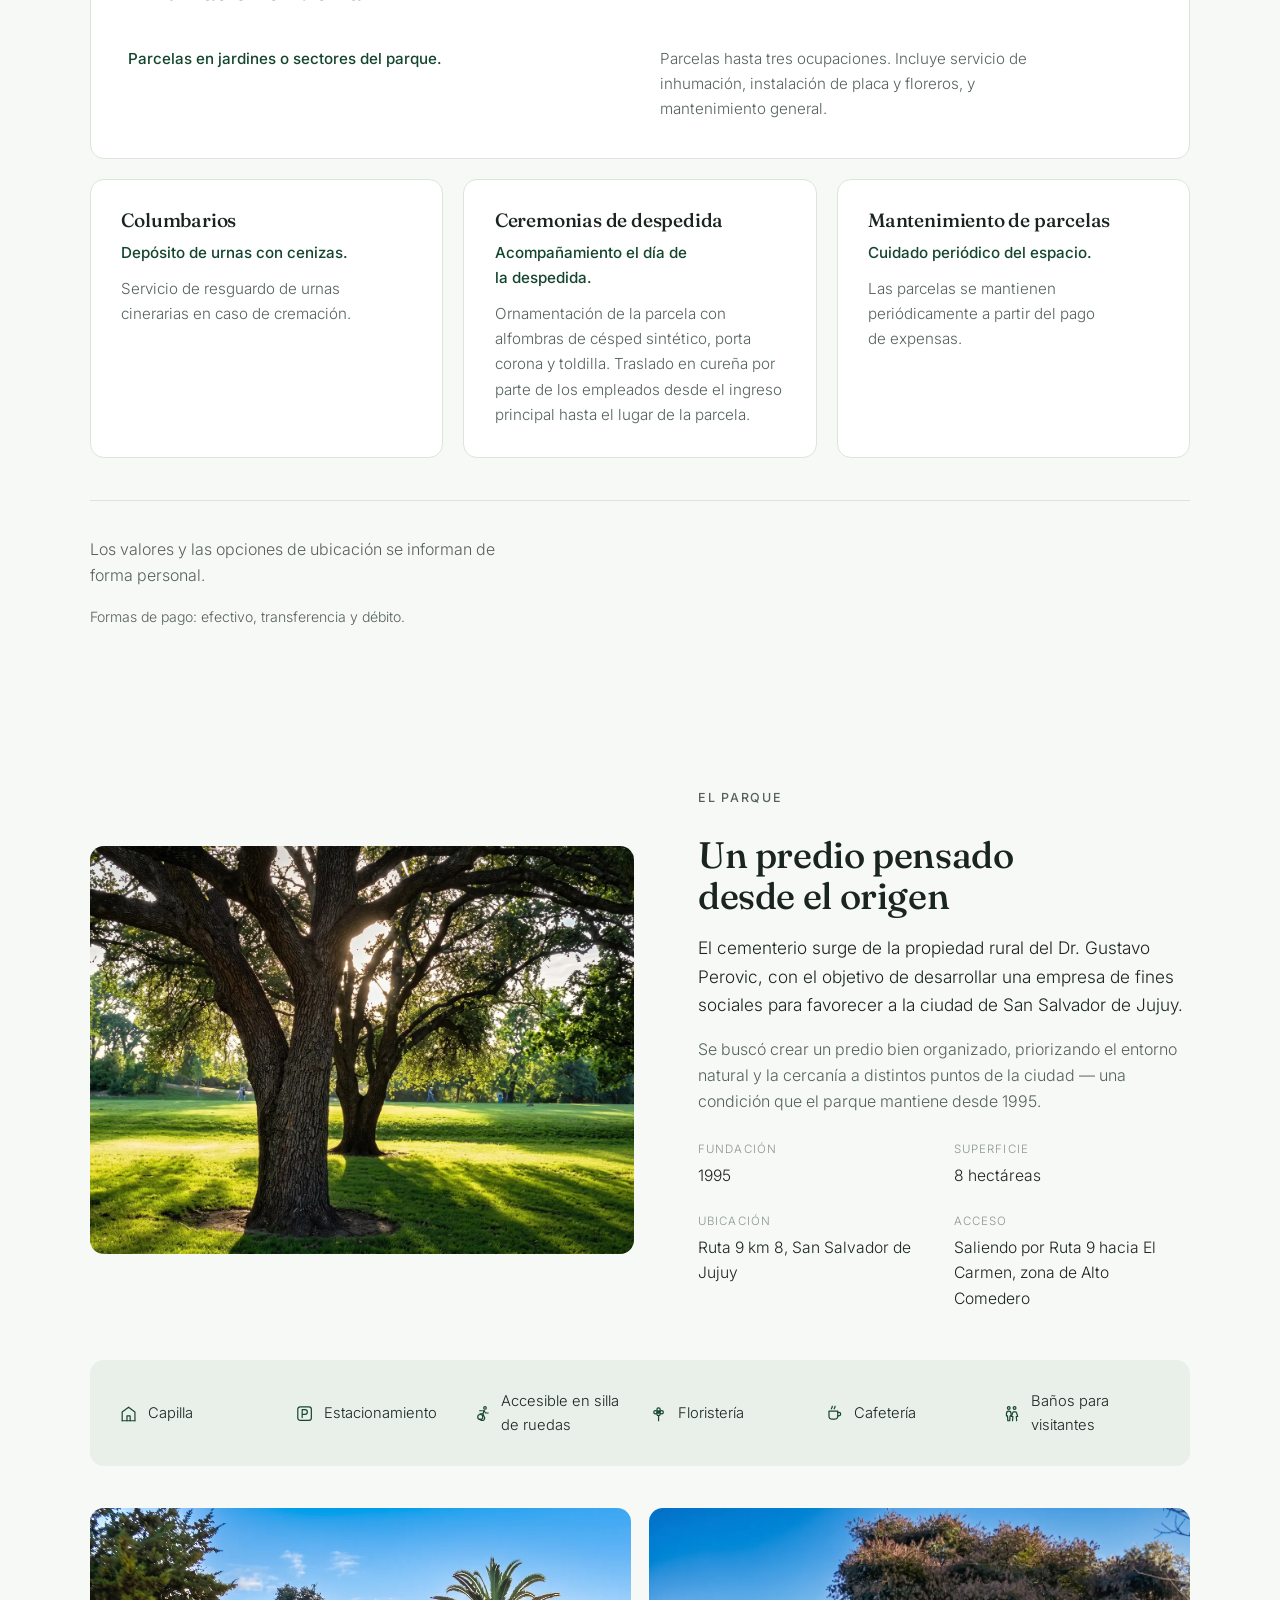
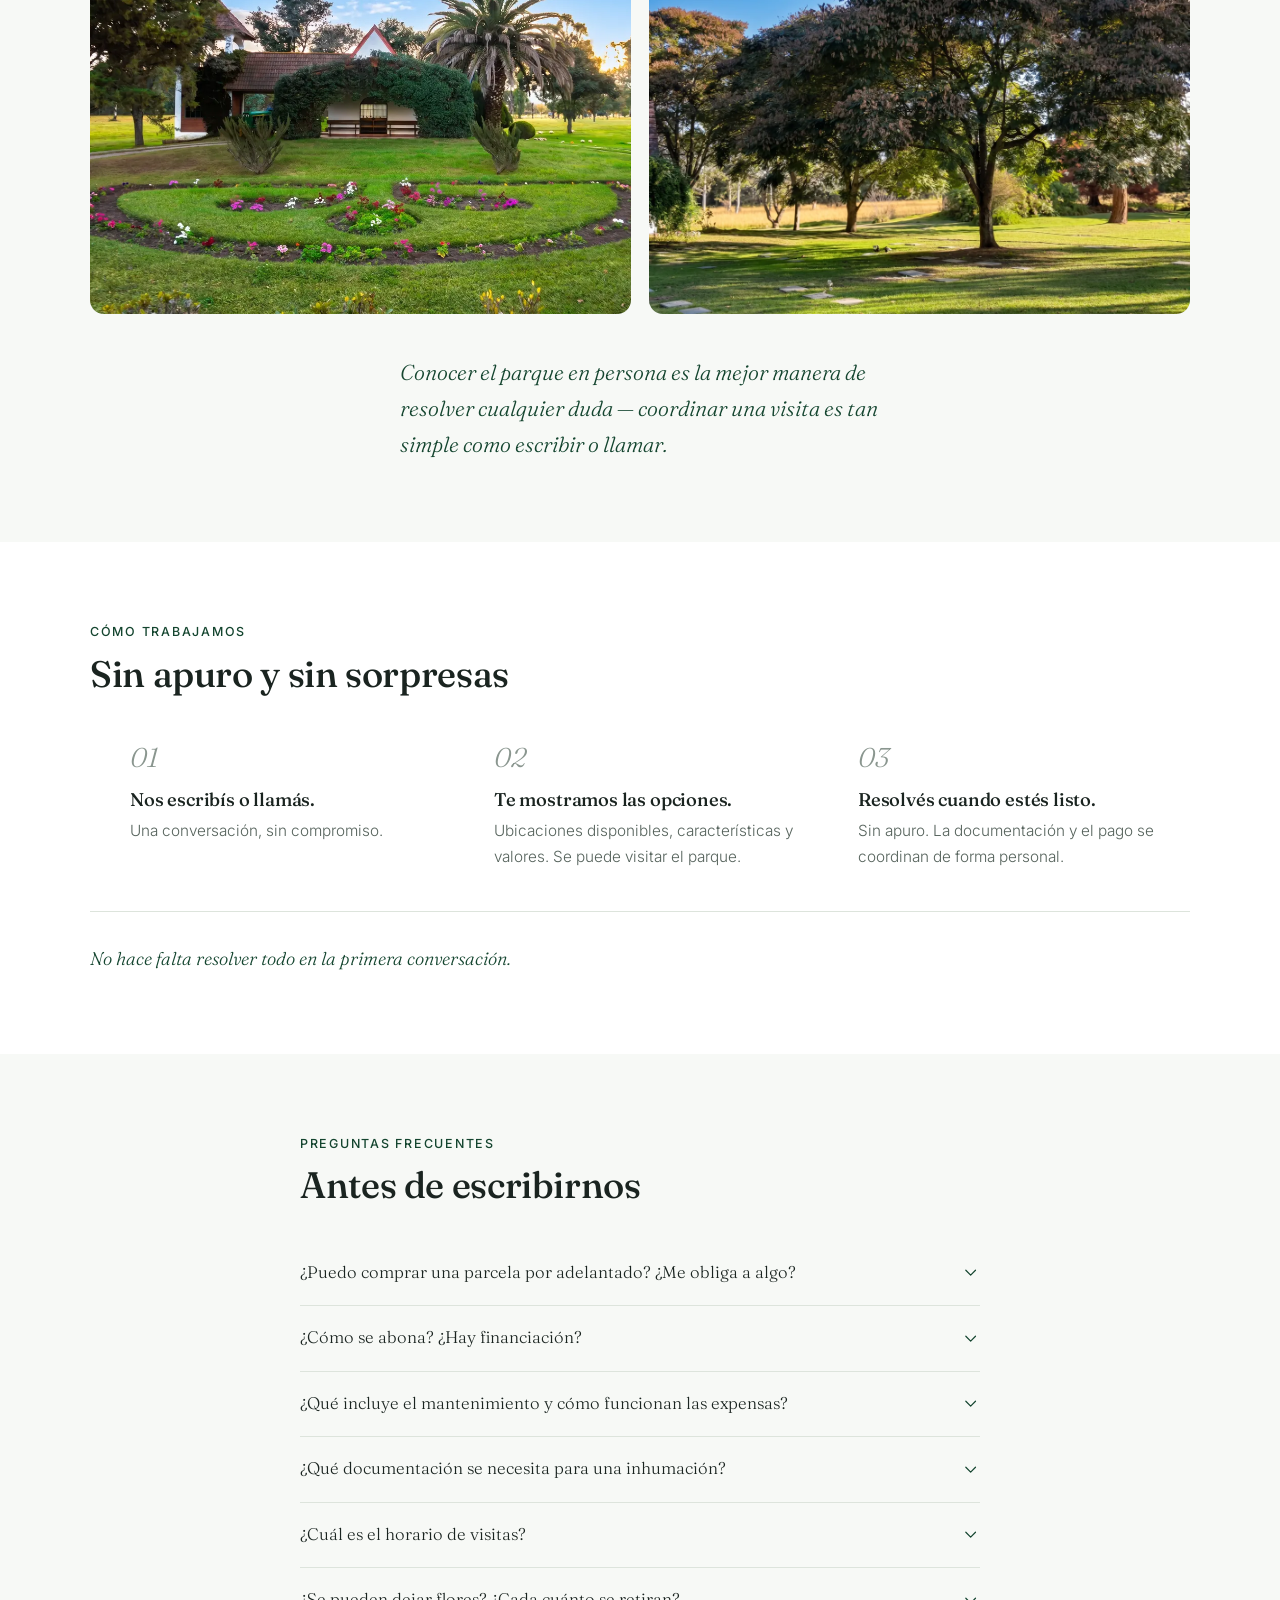
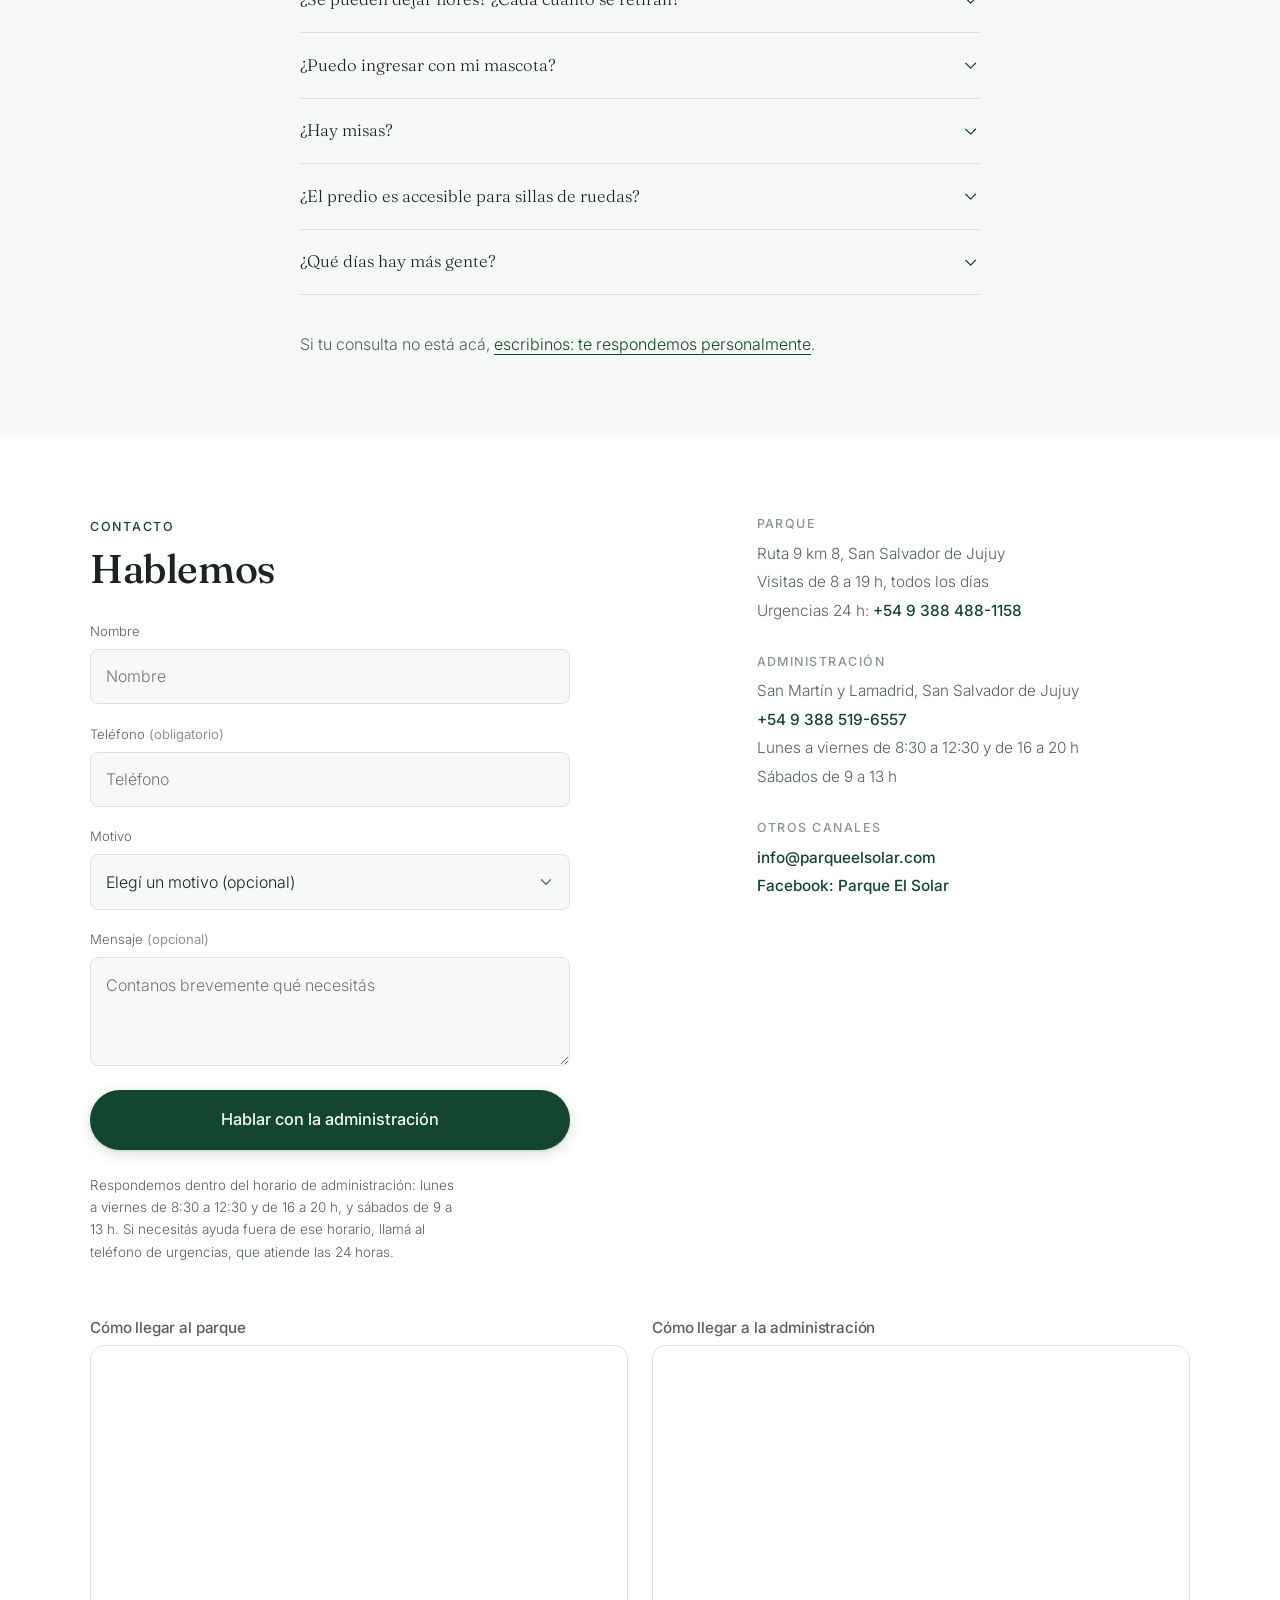
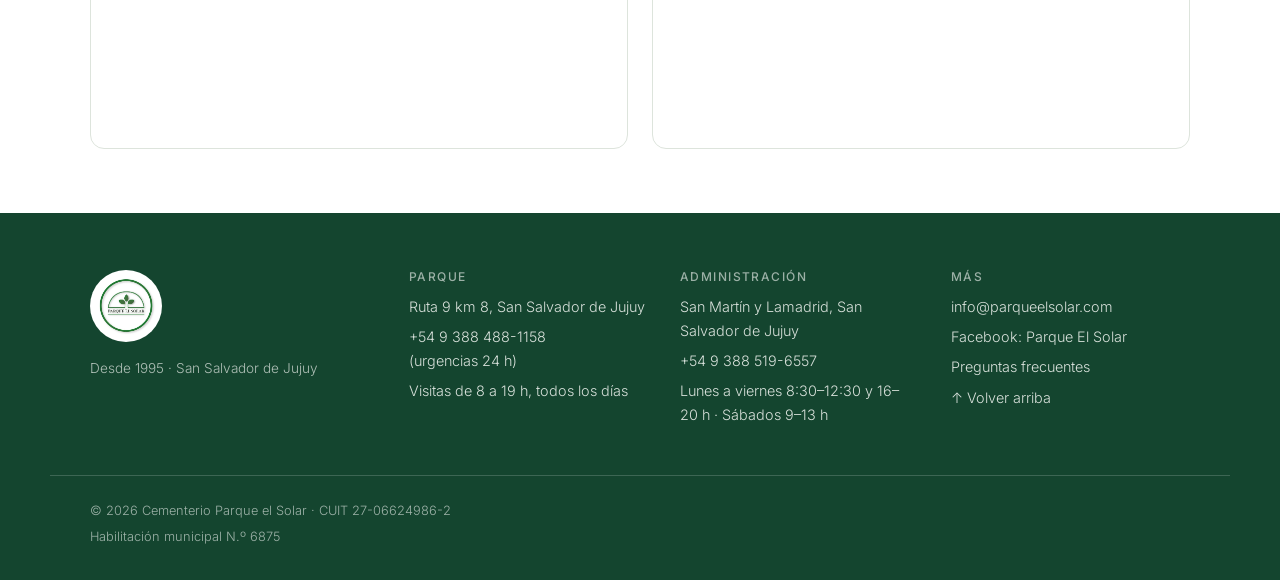
==== commit 3beb0bd0: "Destacar más el logo del menú y actualizar el email de contacto Logo del nav: 56px → 64px, con una s" ====
--- a/index.html
+++ b/index.html
@@ -415,7 +415,7 @@
         </div>
         <div class="contacto-panel-block">
           <h3>Otros canales</h3>
-          <p><a href="mailto:parque_el_solar@live.com.ar">parque_el_solar@live.com.ar</a></p>
+          <p><a href="mailto:info@parqueelsolar.com">info@parqueelsolar.com</a></p>
           <p><a href="https://www.facebook.com/parqueelsolar/" target="_blank" rel="noopener">Facebook: Parque El Solar</a></p>
         </div>
       </aside>
@@ -465,7 +465,7 @@
 
     <div class="footer-col">
       <h3>Más</h3>
-      <p><a href="mailto:parque_el_solar@live.com.ar">parque_el_solar@live.com.ar</a></p>
+      <p><a href="mailto:info@parqueelsolar.com">info@parqueelsolar.com</a></p>
       <p><a href="https://www.facebook.com/parqueelsolar/" target="_blank" rel="noopener">Facebook: Parque El Solar</a></p>
       <p><a href="#preguntas">Preguntas frecuentes</a></p>
       <p><a href="#top">↑ Volver arriba</a></p>
--- a/styles.css
+++ b/styles.css
@@ -29,8 +29,8 @@
   --container-narrow-w: 760px;
 
   --urgencias-h: 2.5rem;
-  --nav-h: 4.75rem;
-  --nav-h-mobile: 4rem;
+  --nav-h: 5rem;
+  --nav-h-mobile: 4.75rem;
   --urgencias-mobile-h: 4.25rem; /* fallback; main.js sets the real value */
 
   --radius: 14px;
@@ -255,7 +255,10 @@
   gap: 1rem;
 }
 .nav-logo { display: flex; align-items: center; flex-shrink: 0; }
-.nav-logo img { height: 2.75rem; width: 2.75rem; border-radius: 50%; object-fit: cover; }
+.nav-logo img {
+  height: 4rem; width: 4rem; border-radius: 50%; object-fit: cover;
+  box-shadow: 0 4px 16px rgba(20,69,47,.25), 0 1px 3px rgba(20,69,47,.15);
+}
 
 .nav-links { display: none; align-items: center; gap: 1.4rem; }
 .nav-links a {
@@ -337,7 +340,7 @@
 }
 .hero-content .kicker {
   font-size: .8rem; font-weight: 500; letter-spacing: .1em;
-  text-transform: uppercase; color: var(--tinta-suave);
+  text-transform: uppercase; color: var(--tinta);
   margin-bottom: 1rem;
 }
 .hero-title {
@@ -349,10 +352,10 @@
 .hero-title-sub {
   display: block;
   color: var(--verde);
-  font-size: .6em;
+  font-size: .5em;
   font-style: italic;
   font-weight: 400;
-  margin-top: .15em;
+  margin-top: .25em;
 }
 .hero-sub {
   max-width: 42ch;
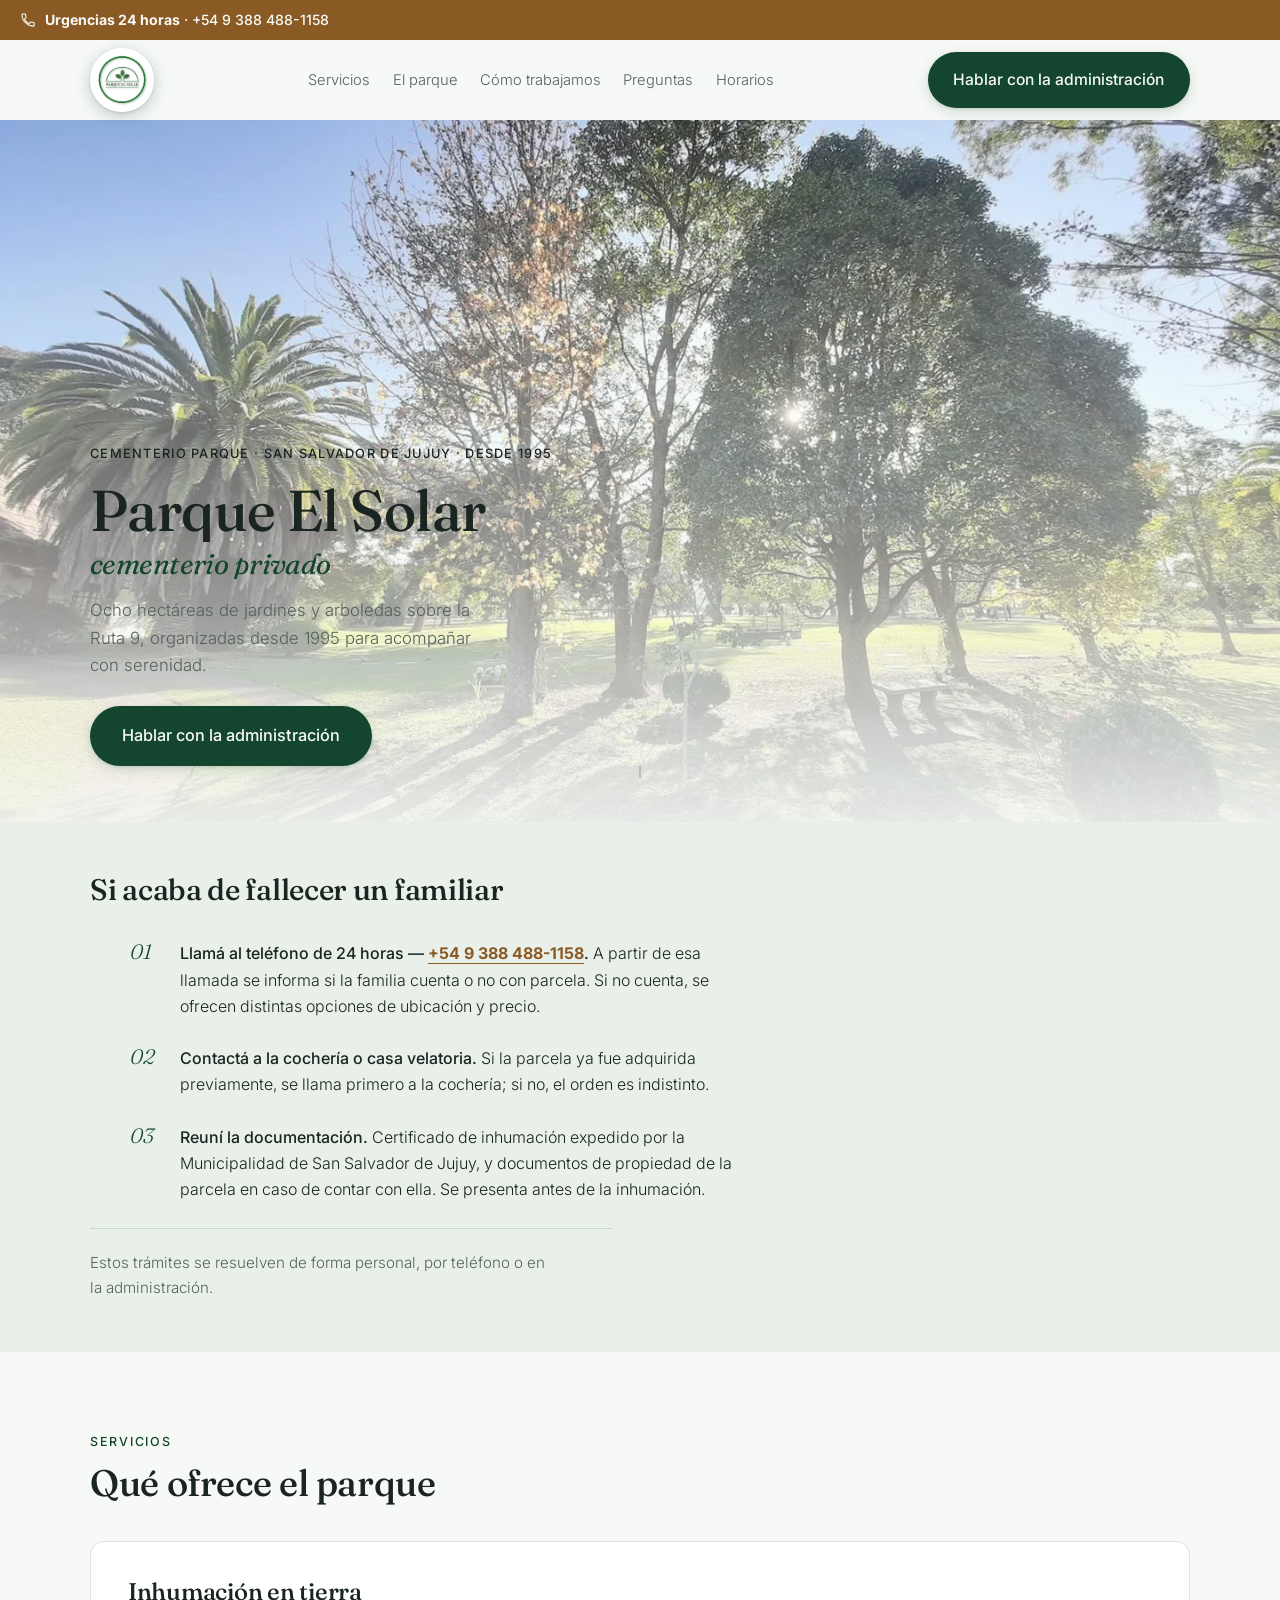
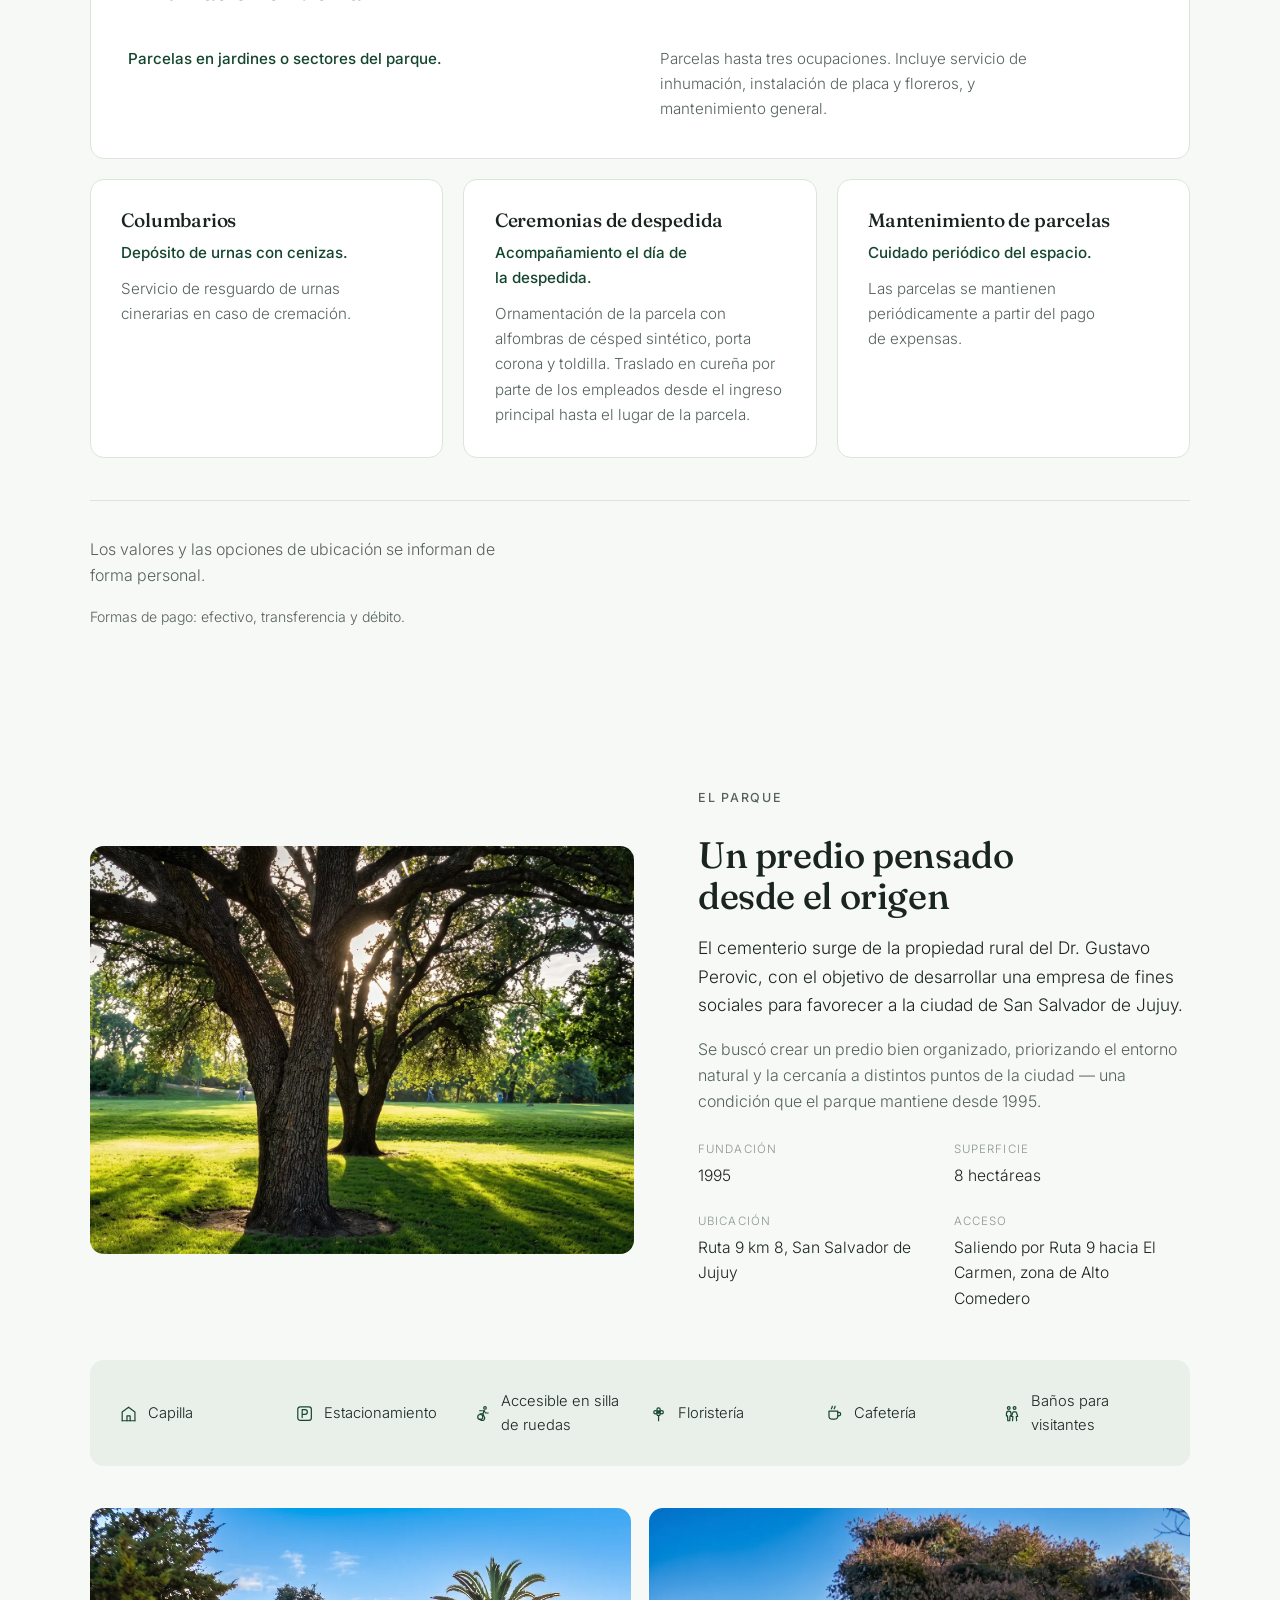
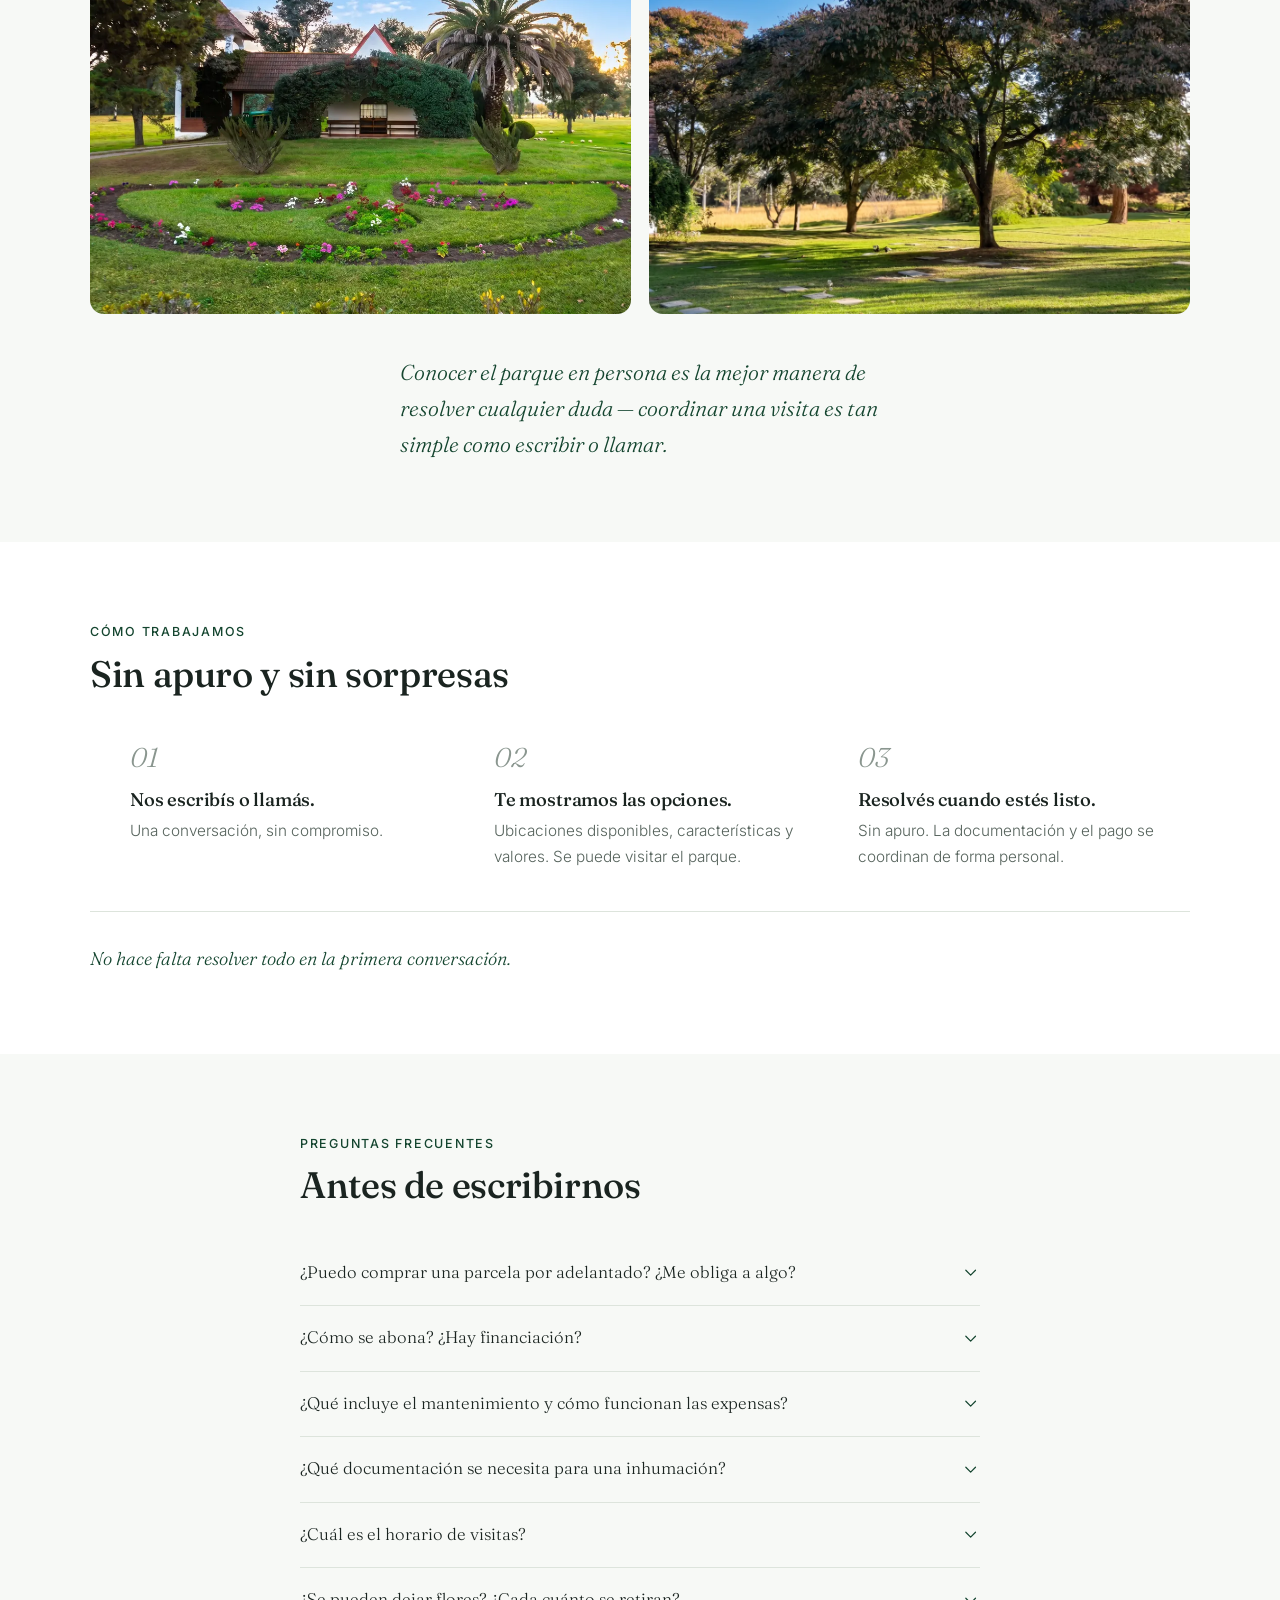
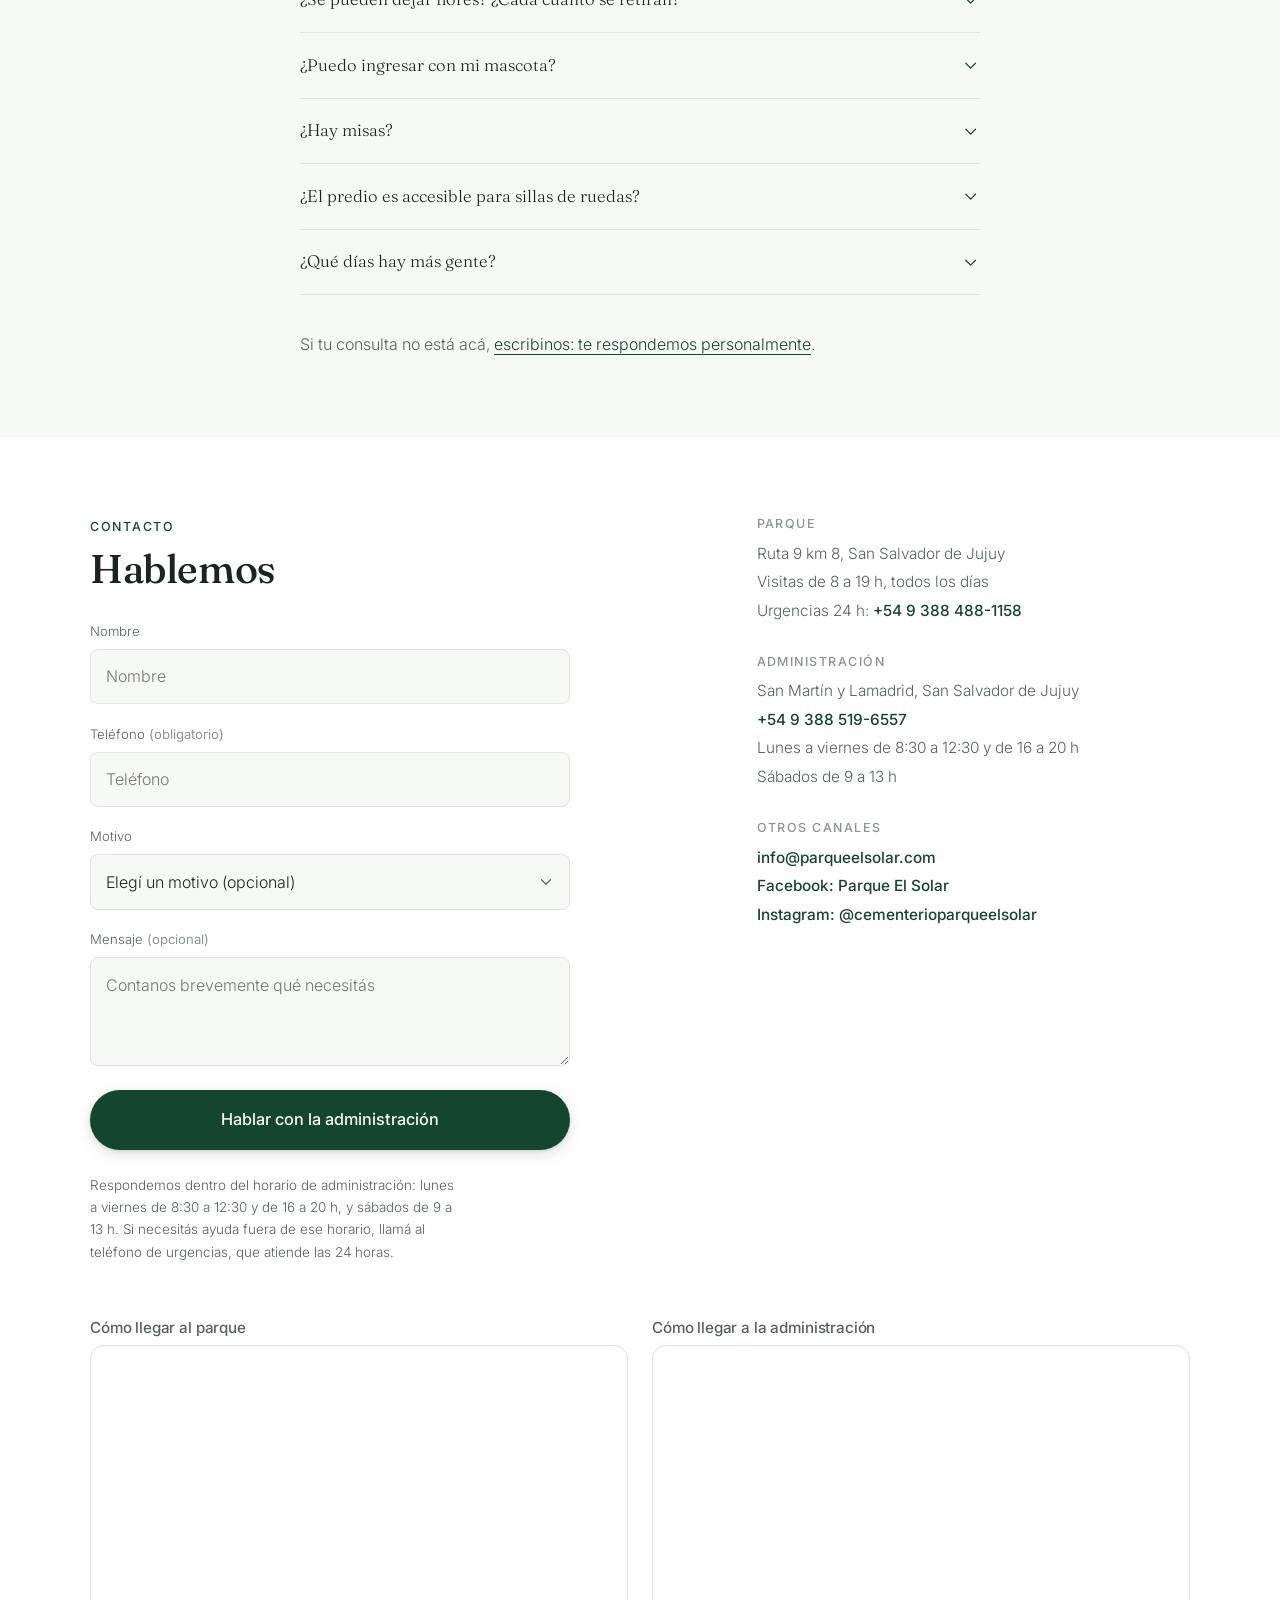
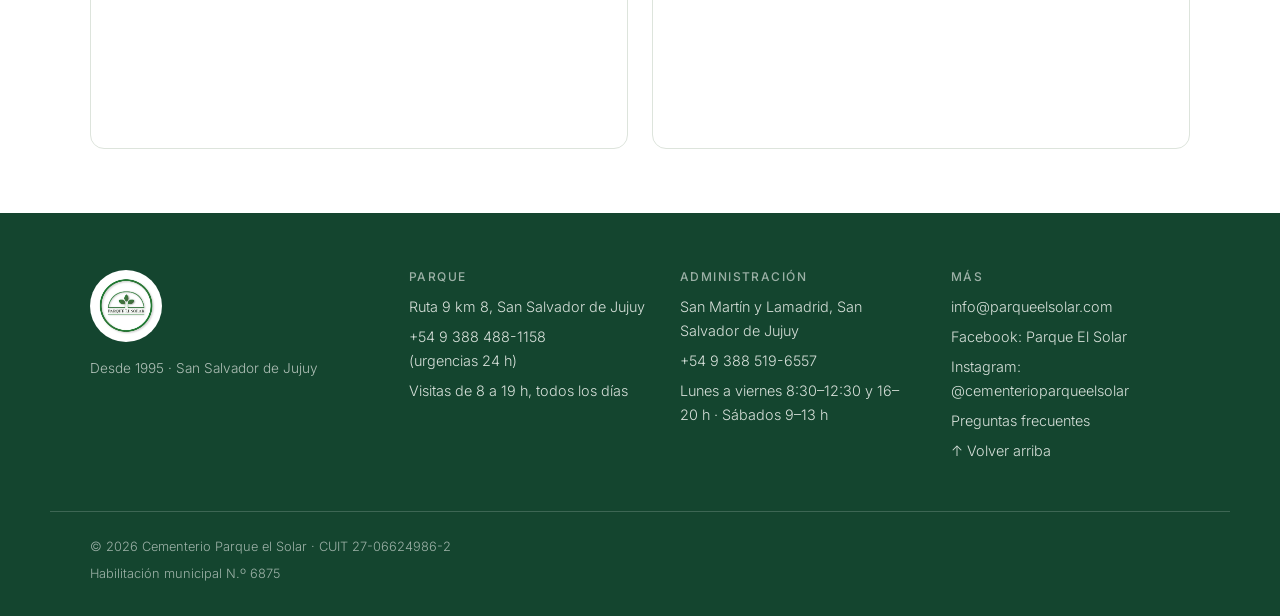
==== commit 0b8fb679: "Agregar Instagram a los canales de contacto Se agrega @cementerioparqueelsolar (enlace a instagram.c" ====
--- a/index.html
+++ b/index.html
@@ -417,6 +417,7 @@
           <h3>Otros canales</h3>
           <p><a href="mailto:info@parqueelsolar.com">info@parqueelsolar.com</a></p>
           <p><a href="https://www.facebook.com/parqueelsolar/" target="_blank" rel="noopener">Facebook: Parque El Solar</a></p>
+          <p><a href="https://www.instagram.com/cementerioparqueelsolar/" target="_blank" rel="noopener">Instagram: @cementerioparqueelsolar</a></p>
         </div>
       </aside>
     </div>
@@ -467,6 +468,7 @@
       <h3>Más</h3>
       <p><a href="mailto:info@parqueelsolar.com">info@parqueelsolar.com</a></p>
       <p><a href="https://www.facebook.com/parqueelsolar/" target="_blank" rel="noopener">Facebook: Parque El Solar</a></p>
+      <p><a href="https://www.instagram.com/cementerioparqueelsolar/" target="_blank" rel="noopener">Instagram: @cementerioparqueelsolar</a></p>
       <p><a href="#preguntas">Preguntas frecuentes</a></p>
       <p><a href="#top">↑ Volver arriba</a></p>
     </div>
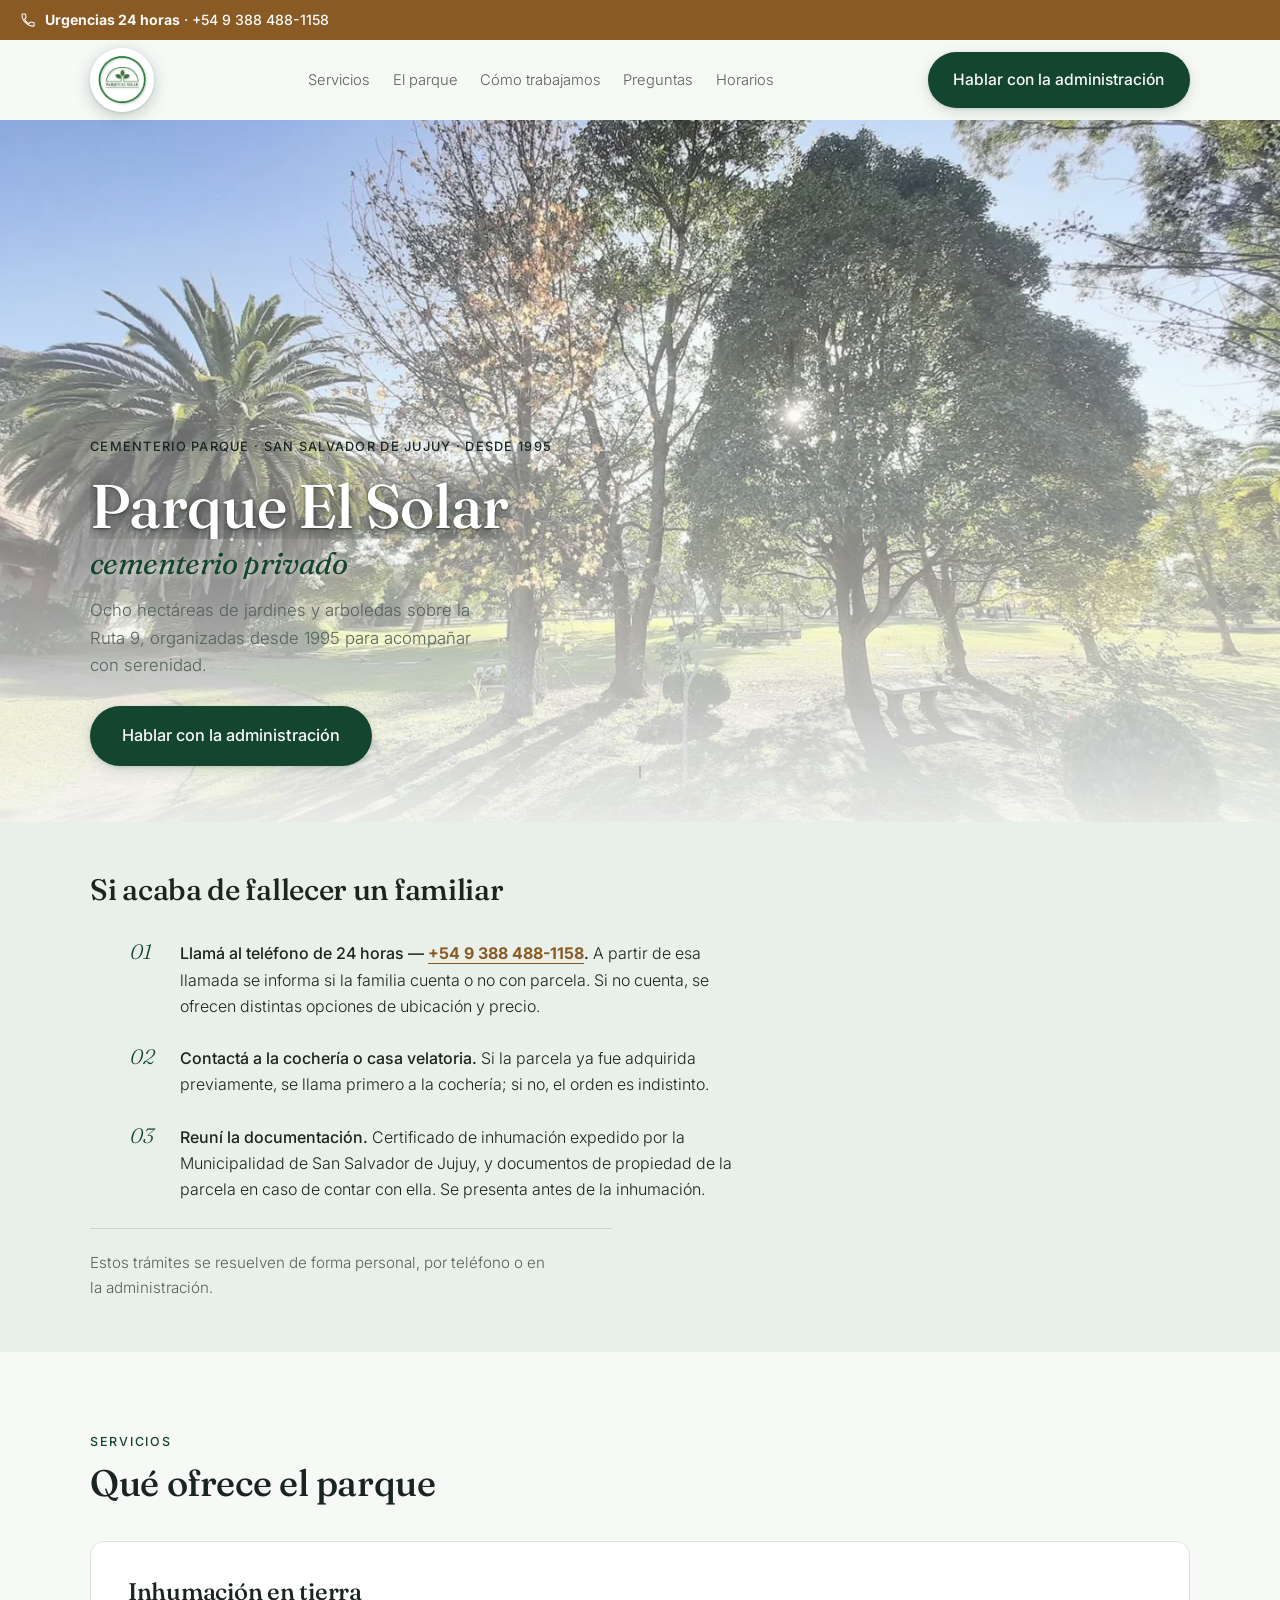
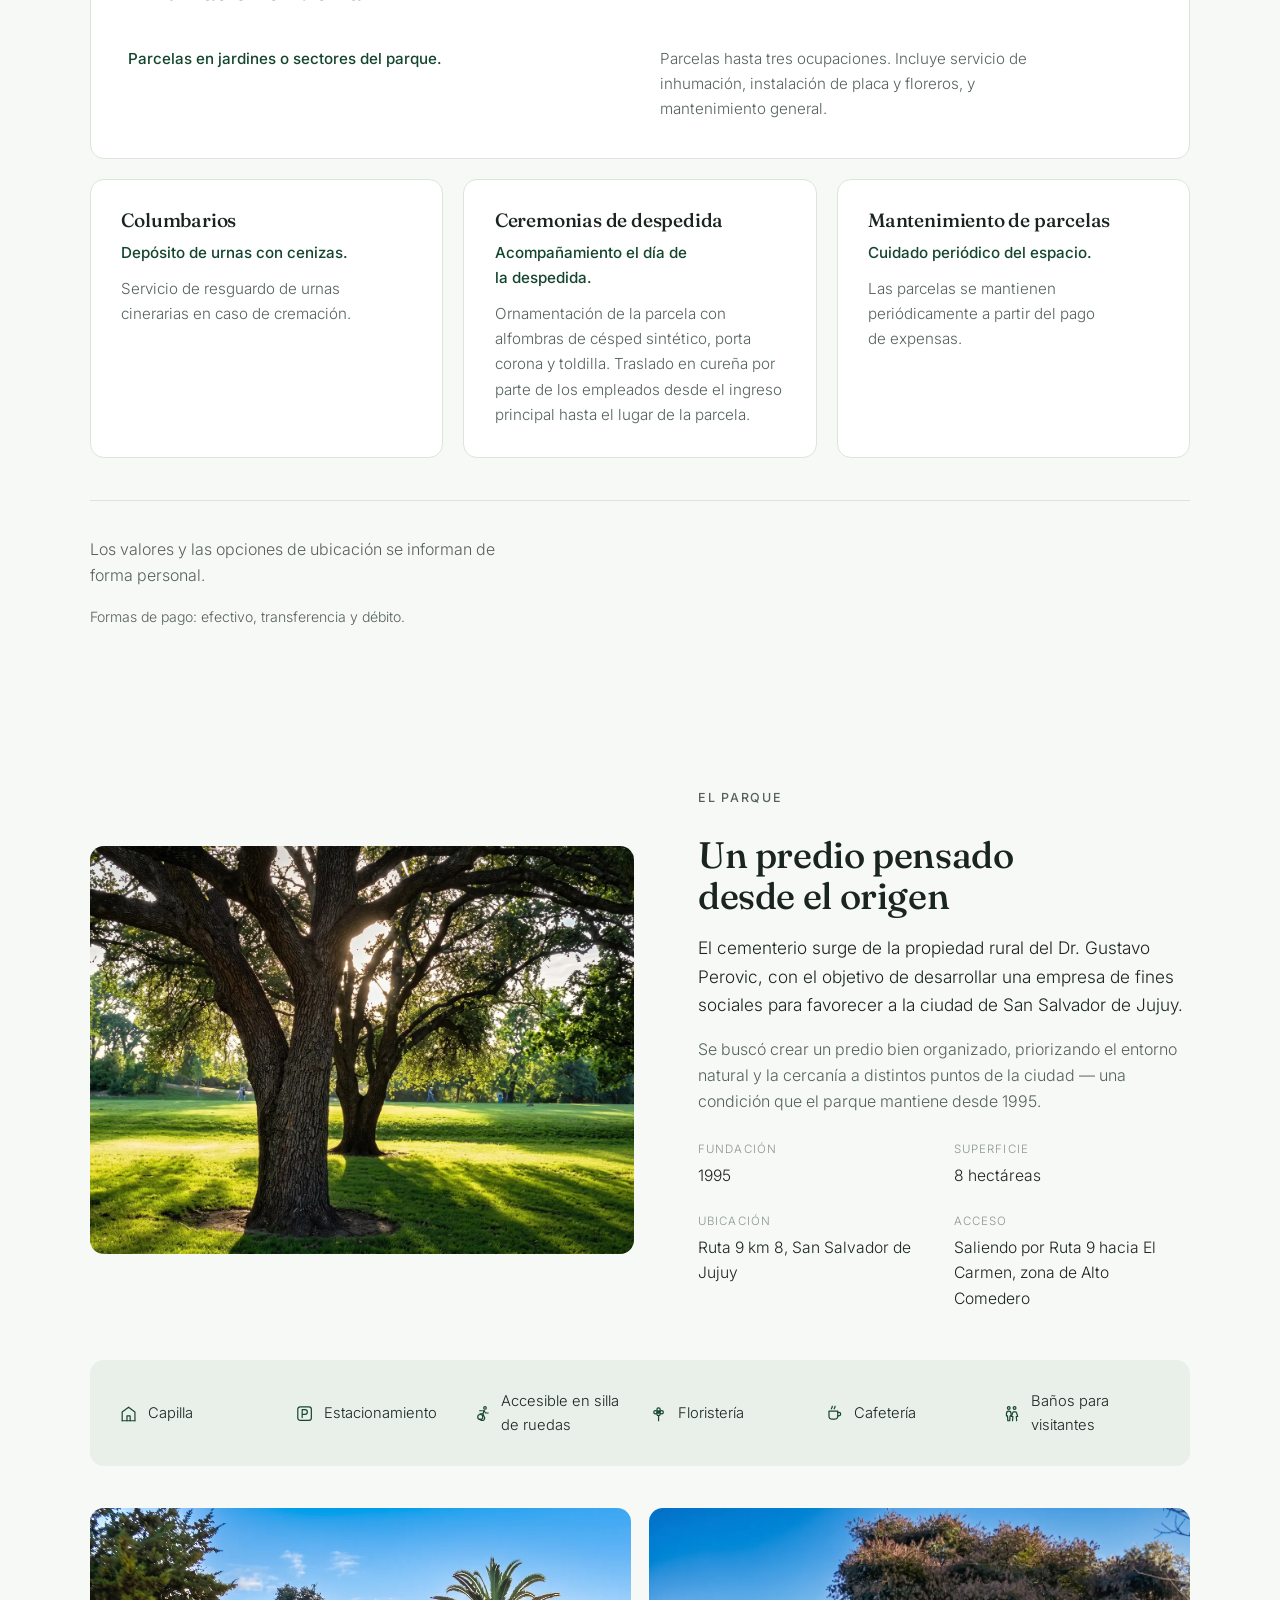
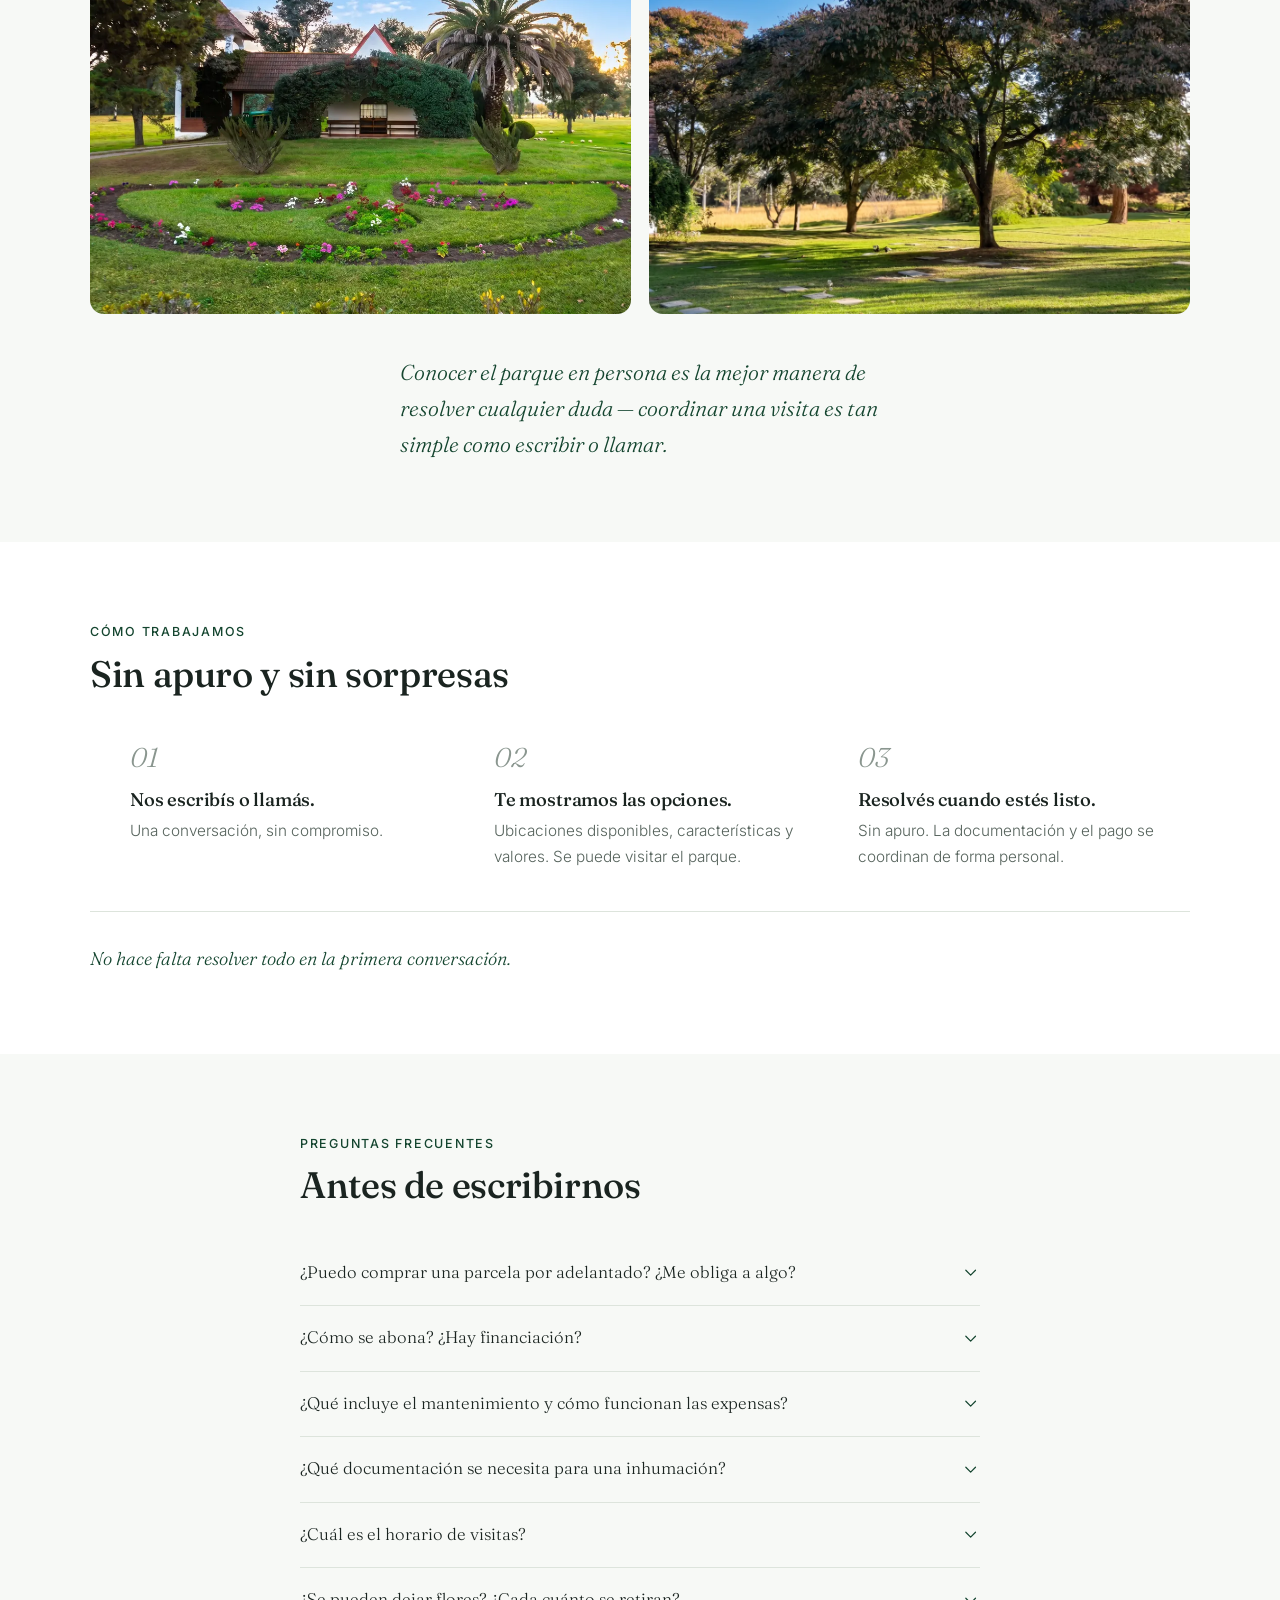
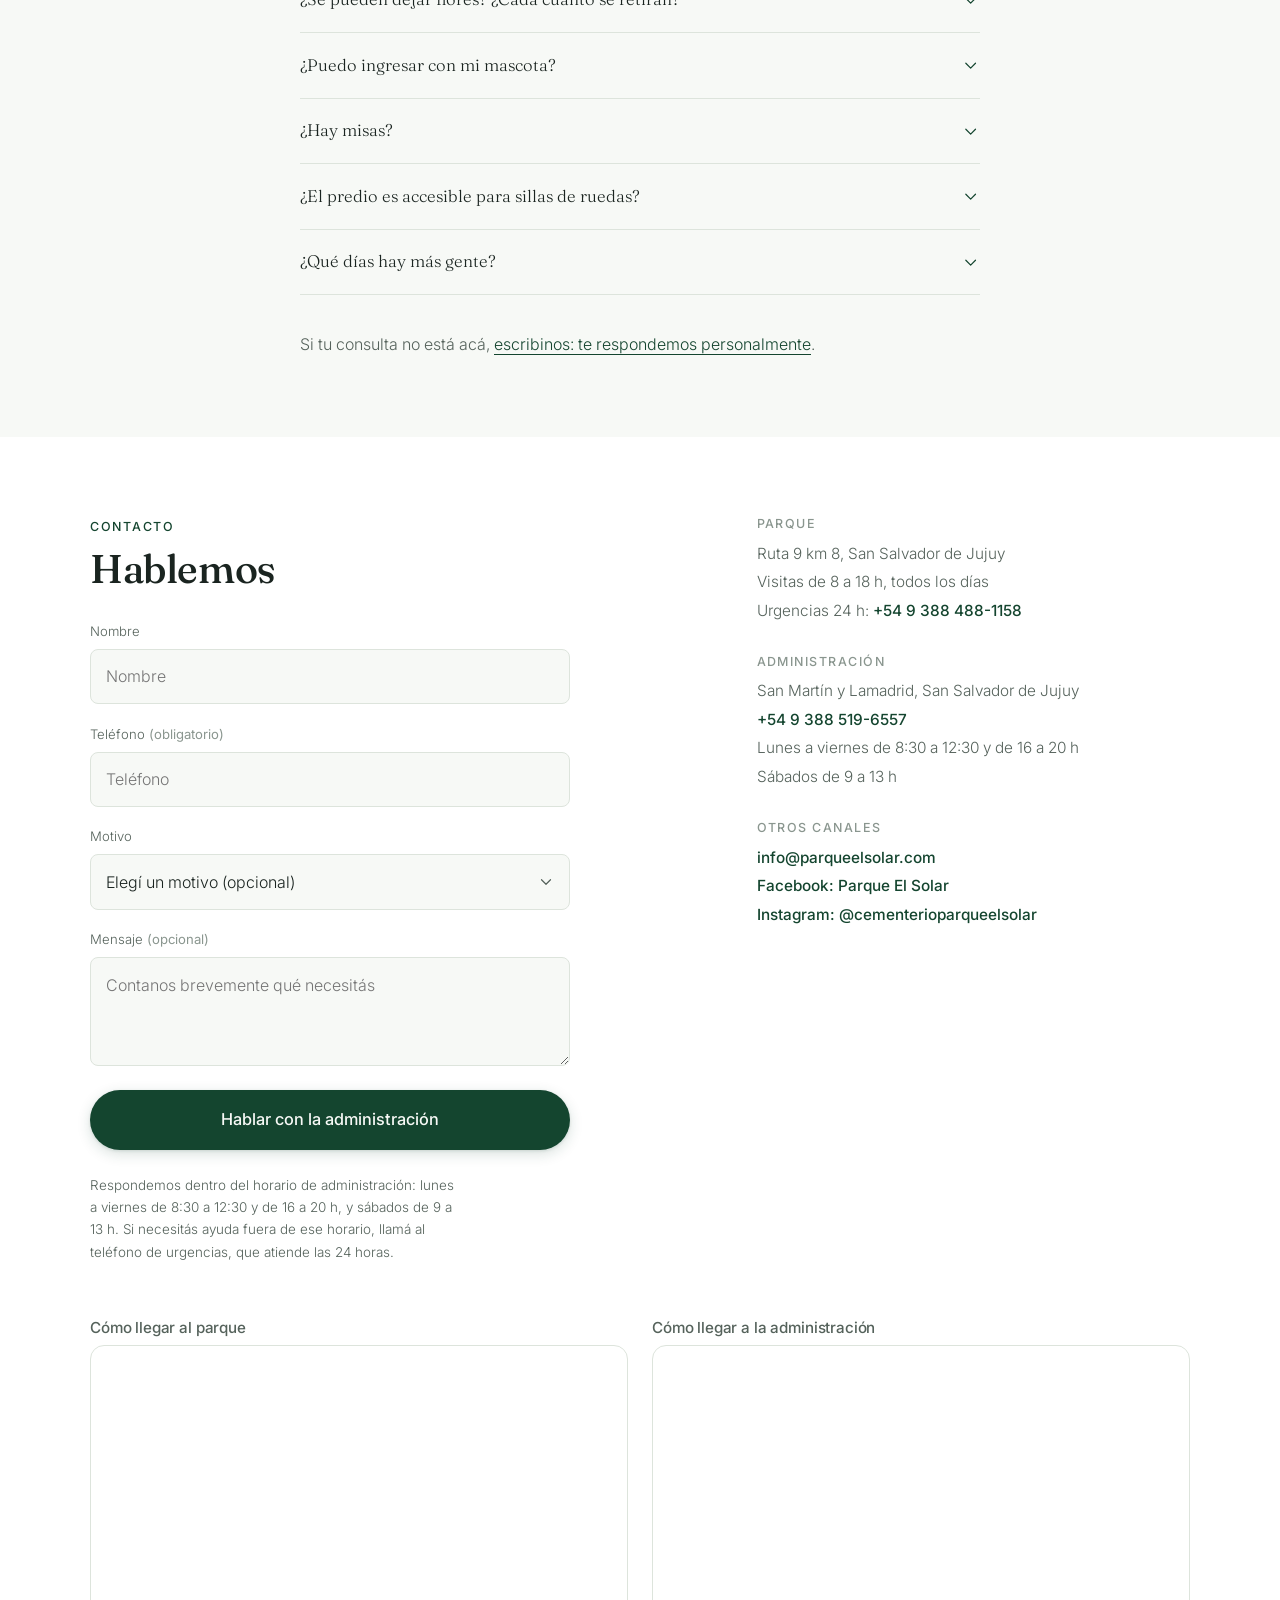
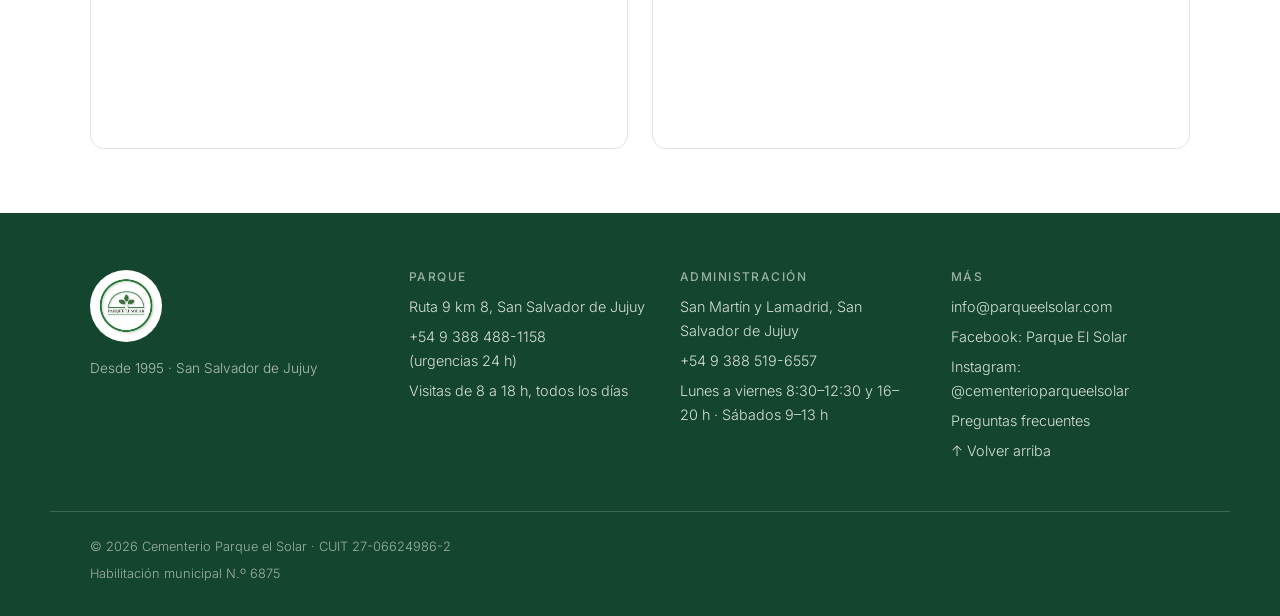
==== commit 04fb8ac4: "Actualizar el horario de visitas del parque a 8–18 h El cementerio cierra a las 18 y no a las 19. Se" ====
--- a/index.html
+++ b/index.html
@@ -311,7 +311,7 @@
           <summary>¿Cuál es el horario de visitas?
             <svg class="icon" viewBox="0 0 24 24" fill="none" stroke="currentColor" stroke-width="1.5" stroke-linecap="round" stroke-linejoin="round" aria-hidden="true"><path d="M6 9l6 6 6-6"/></svg>
           </summary>
-          <p>El parque recibe visitas todos los días, de 8 a 19 h.</p>
+          <p>El parque recibe visitas todos los días, de 8 a 18 h.</p>
         </details>
         <details class="faq-item">
           <summary>¿Se pueden dejar flores? ¿Cada cuánto se retiran?
@@ -403,7 +403,7 @@
         <div class="contacto-panel-block">
           <h3>Parque</h3>
           <p>Ruta 9 km 8, San Salvador de Jujuy</p>
-          <p>Visitas de 8 a 19&nbsp;h, todos los días</p>
+          <p>Visitas de 8 a 18&nbsp;h, todos los días</p>
           <p>Urgencias 24&nbsp;h: <a href="tel:+5493884881158">+54 9 388 488-1158</a></p>
         </div>
         <div class="contacto-panel-block">
@@ -454,7 +454,7 @@
       <h3>Parque</h3>
       <p>Ruta 9 km 8, San Salvador de Jujuy</p>
       <p><a href="tel:+5493884881158">+54 9 388 488-1158</a> (urgencias 24&nbsp;h)</p>
-      <p>Visitas de 8 a 19&nbsp;h, todos los días</p>
+      <p>Visitas de 8 a 18&nbsp;h, todos los días</p>
     </div>
 
     <div class="footer-col">
--- a/styles.css
+++ b/styles.css
@@ -155,7 +155,7 @@
   display: block;
   transform: translateY(115%);
   opacity: 0;
-  transition: transform .7s var(--ease-soft), opacity .7s var(--ease-soft);
+  transition: transform 1s var(--ease-out), opacity 1s var(--ease-out);
 }
 .reveal-line-outer.is-revealed .reveal-line-inner { transform: translateY(0); opacity: 1; }
 
@@ -344,10 +344,17 @@
   margin-bottom: 1rem;
 }
 .hero-title {
-  font-size: clamp(2.1rem, 6vw, 3.6rem);
+  font-size: clamp(2.35rem, 6vw, 3.85rem);
   line-height: 1.06;
   max-width: 16ch;
   margin-bottom: 1.1rem;
+  color: var(--blanco);
+  /* Halo oscuro pegado a las letras: es lo que sostiene el blanco sobre
+     el velo claro de la foto, sin tener que oscurecer la imagen entera. */
+  text-shadow:
+    0 1px 2px rgba(26,36,32,.55),
+    0 3px 10px rgba(26,36,32,.6),
+    0 10px 34px rgba(26,36,32,.5);
 }
 .hero-title-sub {
   display: block;
@@ -356,6 +363,8 @@
   font-style: italic;
   font-weight: 400;
   margin-top: .25em;
+  /* Más suave que la del título: el verde no necesita tanto halo. */
+  text-shadow: 0 1px 6px rgba(247,249,246,.7);
 }
 .hero-sub {
   max-width: 42ch;
